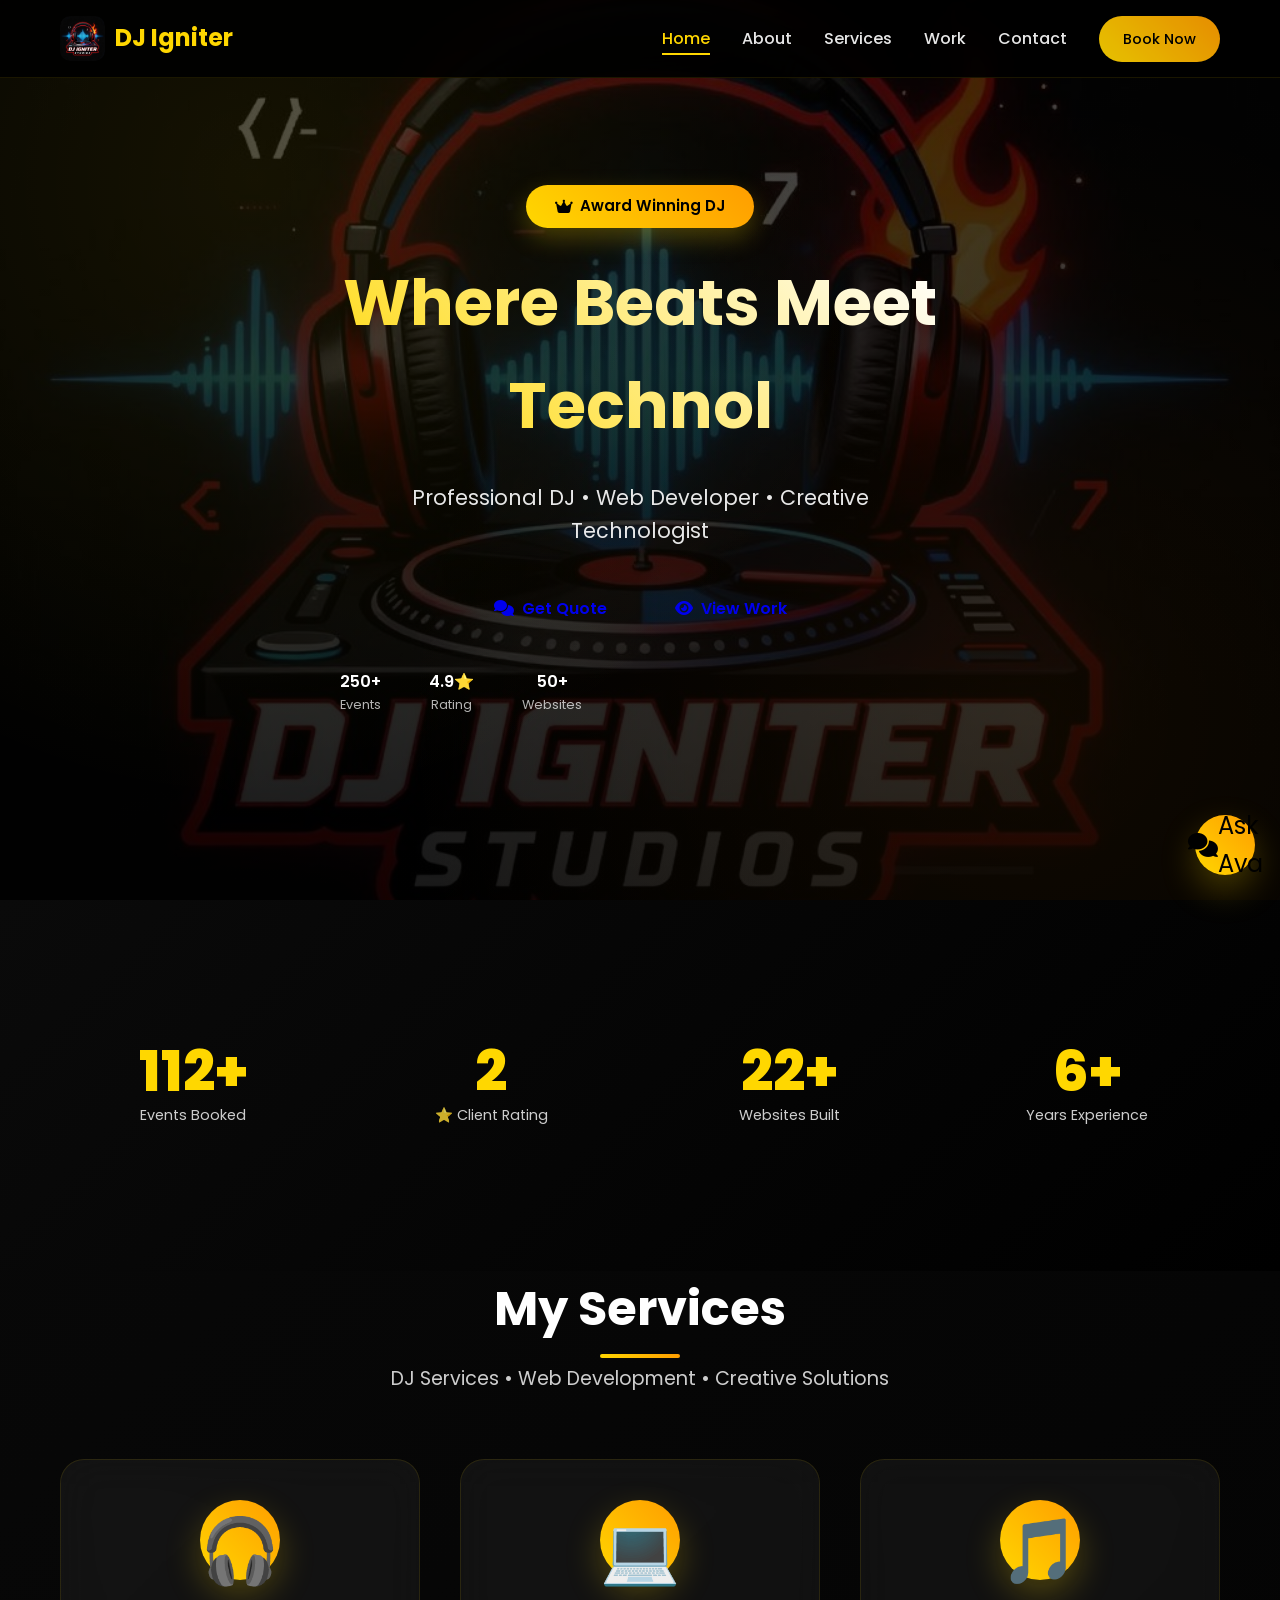
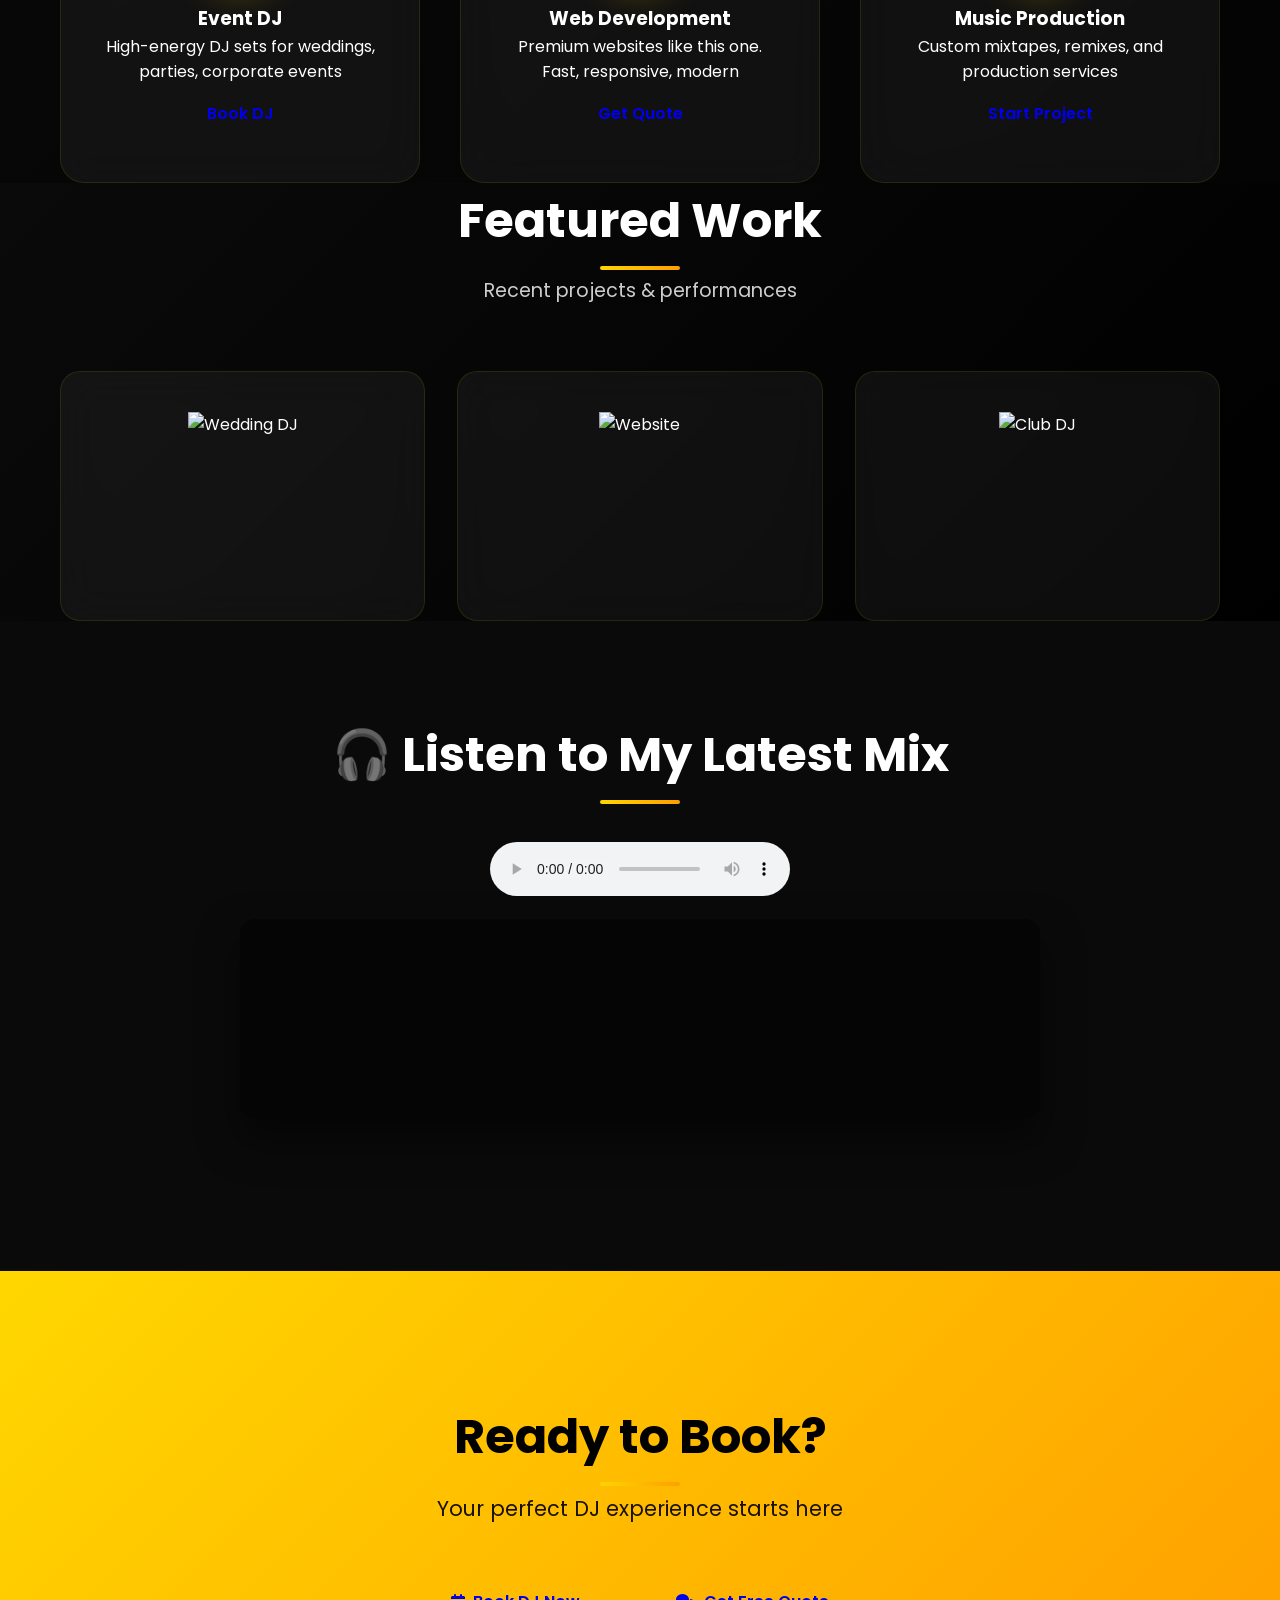
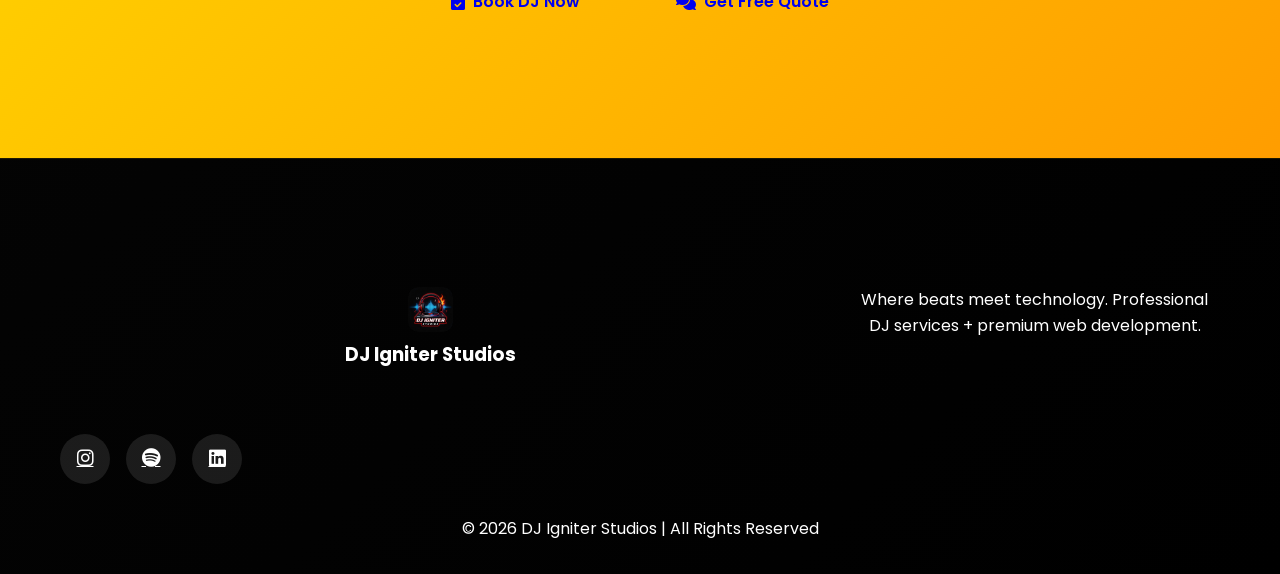
==== index.html @ fd1edec3 "Add files via upload" ====
<!DOCTYPE html>
<html lang="en">

<head>
    <title>DJ Igniter Studios | Where Beats Meet Technology</title>
    <meta charset="UTF-8">
    <meta name="viewport" content="width=device-width, initial-scale=1.0">
    <meta name="description" content="DJ Igniter - Professional DJ Services + Web Development | Book Now">

    <link rel="stylesheet" href="style.css">
    <link href="https://fonts.googleapis.com/css2?family=Poppins:wght@300;400;500;600;700;800&display=swap"
        rel="stylesheet">
    <link rel="stylesheet" href="https://cdnjs.cloudflare.com/ajax/libs/font-awesome/6.4.0/css/all.min.css">
    <link rel="icon" href="logo.jpg">
</head>

<body>
    <!-- ================= PRELOADER ================= -->
    <div id="loader">
        <div class="loader-content">
            <img src="logo.jpg" alt="DJ Igniter" class="loader-logo">
            <h1>DJ IGNITER</h1>
            <div class="loader-bar">
                <div class="loader-progress"></div>
            </div>
        </div>
    </div>

    <!-- ================= NAVBAR ================= -->
    <header class="nav" id="navbar">
        <div class="nav-container">
            <div class="nav-logo">
                <img src="logo.jpg" alt="DJ Igniter Logo" class="logo-img">
                <h2>DJ Igniter</h2>
            </div>
            <nav>
                <ul class="nav-links">
                    <li><a href="index.html" class="active">Home</a></li>
                    <li><a href="about.html">About</a></li>
                    <li><a href="services.html">Services</a></li>
                    <li><a href="portfolio.html">Work</a></li>
                    <li><a href="contact.html">Contact</a></li>
                    <li><a href="booking.html" class="cta-nav btn-primary">Book Now</a></li>
                </ul>
            </nav>
            <button class="mobile-menu-toggle" id="mobileToggle"><i class="fas fa-bars"></i></button>
        </div>
    </header>

    <!-- ================= HERO SECTION ================= -->
    <section id="home" class="hero fade">
        <div class="hero-bg"></div>
        <div class="container">
            <div class="hero-content">
                <div class="hero-badge">
                    <i class="fas fa-crown"></i> Award Winning DJ
                </div>
                <h1 id="typingText"></h1>
                <p class="hero-subtitle">
                    Professional DJ • Web Developer • Creative Technologist
                </p>
                <div class="hero-buttons">
                    <a href="#contact" class="btn btn-primary btn-large">
                        <i class="fas fa-comments"></i> Get Quote
                    </a>
                    <a href="#portfolio" class="btn btn-secondary btn-large">
                        <i class="fas fa-eye"></i> View Work
                    </a>
                </div>
                <div class="hero-stats">
                    <span>250+ <small>Events</small></span>
                    <span>4.9⭐ <small>Rating</small></span>
                    <span>50+ <small>Websites</small></span>
                </div>
            </div>
        </div>
    </section>

    <!-- ================= STATS SECTION ================= -->
    <section class="stats-section fade">
        <div class="container">
            <div class="stats-grid">
                <div class="stat-item">
                    <div class="stat-number" data-target="250">0</div>
                    <div class="stat-label">Events Booked</div>
                </div>
                <div class="stat-item">
                    <div class="stat-number" data-target="4.9">0</div>
                    <div class="stat-label">⭐ Client Rating</div>
                </div>
                <div class="stat-item">
                    <div class="stat-number" data-target="50">0</div>
                    <div class="stat-label">Websites Built</div>
                </div>
                <div class="stat-item">
                    <div class="stat-number" data-target="15">0</div>
                    <div class="stat-label">Years Experience</div>
                </div>
            </div>
        </div>
    </section>

    <!-- ================= SERVICES SECTION ================= -->
    <section id="services" class="section-padding fade">
        <div class="container">
            <div class="section-header">
                <h2 class="section-title">My Services</h2>
                <p class="section-subtitle">DJ Services • Web Development • Creative Solutions</p>
            </div>

            <div class="services-grid">
                <div class="service-card card">
                    <div class="service-icon">🎧</div>
                    <h3>Event DJ</h3>
                    <p>High-energy DJ sets for weddings, parties, corporate events</p>
                    <a href="services/event-dj.html" class="btn btn-primary">Book DJ</a>
                </div>
                <div class="service-card card">
                    <div class="service-icon">💻</div>
                    <h3>Web Development</h3>
                    <p>Premium websites like this one. Fast, responsive, modern</p>
                    <a href="#contact" class="btn btn-primary">Get Quote</a>
                </div>
                <div class="service-card card">
                    <div class="service-icon">🎵</div>
                    <h3>Music Production</h3>
                    <p>Custom mixtapes, remixes, and production services</p>
                    <a href="#contact" class="btn btn-primary">Start Project</a>
                </div>
            </div>
        </div>
    </section>

    <!-- ================= PORTFOLIO ================= -->
    <section id="portfolio" class="section-padding bg-dark fade">
        <div class="container">
            <div class="section-header">
                <h2 class="section-title">Featured Work</h2>
                <p class="section-subtitle">Recent projects & performances</p>
            </div>

            <div class="portfolio-grid">
                <div class="portfolio-item card">
                    <img src="portfolio1.jpg" alt="Wedding DJ">
                    <div class="portfolio-overlay">
                        <h3>Wedding DJ Set</h3>
                        <p>Lagos Wedding 2024</p>
                    </div>
                </div>
                <div class="portfolio-item card">
                    <img src="portfolio2.jpg" alt="Website">
                    <div class="portfolio-overlay">
                        <h3>SAAS Website</h3>
                        <p>Premium Design System</p>
                    </div>
                </div>
                <div class="portfolio-item card">
                    <img src="portfolio3.jpg" alt="Club DJ">
                    <div class="portfolio-overlay">
                        <h3>Club Night</h3>
                        <p>Abuja Nightlife 2024</p>
                    </div>
                </div>
            </div>
        </div>
    </section>

    <!-- ================= AUDIO EXPERIENCE ================= -->
    <section class="audio-section fade">
        <div class="container">
            <div class="section-header">
                <h2 class="section-title">🎧 Listen to My Latest Mix</h2>
            </div>
            <div class="audio-player-container">
                <audio id="audioPlayer" controls>
                    <source src="igniter-mix.mp3" type="audio/mpeg">
                    Your browser doesn't support audio.
                </audio>
                <canvas id="visualizer" width="800" height="200"></canvas>
            </div>
        </div>
    </section>

    <!-- ================= CTA SECTION ================= -->
    <section class="cta-section fade">
        <div class="container">
            <div class="cta-content">
                <h2 class="section-title">Ready to Book?</h2>
                <p class="hero-subtitle">Your perfect DJ experience starts here</p>
                <div class="cta-buttons">
                    <a href="booking.html" class="btn btn-primary btn-large">
                        <i class="fas fa-calendar-check"></i> Book DJ Now
                    </a>
                    <a href="#contact" class="btn btn-secondary btn-large">
                        <i class="fas fa-comments"></i> Get Free Quote
                    </a>
                </div>
            </div>
        </div>
    </section>

    <!-- ================= FOOTER ================= -->
    <footer class="footer fade">
        <div class="container">
            <div class="footer-content">
                <div class="footer-logo">
                    <img src="logo.jpg" alt="DJ Igniter" class="logo-img">
                    <h3>DJ Igniter Studios</h3>
                </div>
                <p>Where beats meet technology. Professional DJ services + premium web development.</p>
                <div class="social-links">
                    <a href="#"><i class="fab fa-instagram"></i></a>
                    <a href="#"><i class="fab fa-spotify"></i></a>
                    <a href="#"><i class="fab fa-linkedin"></i></a>
                </div>
            </div>
            <div class="footer-bottom">
                <p>© 2026 DJ Igniter Studios | All Rights Reserved</p>
            </div>
        </div>
    </footer>

    <!-- ================= FLOATING ELEMENTS ================= -->
    <div class="float" id="chatToggle">
        <i class="fas fa-comments"></i>
        <span class="float-label">Ask Ava</span>
    </div>

    <!-- AUDIO -->
    <audio id="clickSound" preload="auto">
        <source src="click.mp3" type="audio/mpeg">
    </audio>

    <script src="script.js"></script>
    <script>
        // ================= BULLETPROOF LOADER + ENHANCEMENTS =================
        (function () {
            'use strict';

            // Preloader - BULLETPROOF VERSION
            let loadTimeout;
            function hideLoader() {
                const loader = document.getElementById('loader');
                loader.style.opacity = '0';
                setTimeout(() => {
                    loader.style.display = 'none';
                    document.body.classList.add('loaded');
                }, 500);
            }

            // Hide loader after DOM + images load OR timeout
            window.addEventListener('load', () => {
                clearTimeout(loadTimeout);
                hideLoader();
            });

            // Failsafe timeout (max 4 seconds)
            loadTimeout = setTimeout(hideLoader, 4000);

            // Typing effect
            const texts = ['Where Beats Meet Technology', 'DJ • Developer • Creator', 'High-Energy Performances'];
            let textIndex = 0;
            let charIndex = 0;
            const typingElement = document.getElementById('typingText');

            function typeWriter() {
                if (charIndex < texts[textIndex].length) {
                    typingElement.textContent += texts[textIndex].charAt(charIndex);
                    charIndex++;
                    setTimeout(typeWriter, 80);
                } else {
                    setTimeout(() => {
                        charIndex = 0;
                        typingElement.textContent = '';
                        textIndex = (textIndex + 1) % texts.length;
                        typeWriter();
                    }, 2500);
                }
            }

            // Start typing after loader
            setTimeout(typeWriter, 500);

            // Navbar scroll effect
            window.addEventListener('scroll', () => {
                const navbar = document.getElementById('navbar');
                if (window.scrollY > 50) {
                    navbar.classList.add('scrolled');
                } else {
                    navbar.classList.remove('scrolled');
                }
            });

            // Smooth scrolling
            document.querySelectorAll('a[href^="#"]').forEach(anchor => {
                anchor.addEventListener('click', function (e) {
                    e.preventDefault();
                    const target = document.querySelector(this.getAttribute('href'));
                    if (target) {
                        target.scrollIntoView({
                            behavior: 'smooth',
                            block: 'start'
                        });
                    }
                });
            });

            // Mobile menu toggle
            document.getElementById('mobileToggle')?.addEventListener('click', () => {
                document.querySelector('.nav-links').classList.toggle('active');
            });

            // Counter animation
            function animateCounters() {
                const counters = document.querySelectorAll('.stat-number[data-target]');
                counters.forEach(counter => {
                    const target = parseFloat(counter.getAttribute('data-target'));
                    const increment = target / 100;
                    let current = 0;

                    const timer = setInterval(() => {
                        current += increment;
                        if (current >= target) {
                            counter.textContent = target + (target === 4.9 ? '⭐' : '');
                            clearInterval(timer);
                        } else {
                            counter.textContent = Math.floor(current) + (target === 4.9 ? '' : '+');
                        }
                    }, 25);
                });
            }

            // Intersection Observer for animations
            const observerOptions = {
                threshold: 0.1,
                rootMargin: '0px 0px -50px 0px'
            };

            const observer = new IntersectionObserver((entries) => {
                entries.forEach(entry => {
                    if (entry.isIntersecting) {
                        entry.target.classList.add('show');
                        if (entry.target.classList.contains('stats-section')) {
                            animateCounters();
                        }
                    }
                });
            }, observerOptions);

            // Observe all fade elements
            document.querySelectorAll('.fade').forEach(el => observer.observe(el));

            // Audio visualizer
            const audio = document.getElementById('audioPlayer');
            const canvas = document.getElementById('visualizer');
            const ctx = canvas.getContext('2d');

            let audioContext, analyser, dataArray;

            audio.addEventListener('play', function () {
                if (!audioContext) {
                    audioContext = new (window.AudioContext || window.webkitAudioContext)();
                    analyser = audioContext.createAnalyser();
                    const source = audioContext.createMediaElementSource(audio);

                    source.connect(analyser);
                    analyser.connect(audioContext.destination);

                    analyser.fftSize = 256;
                    const bufferLength = analyser.frequencyBinCount;
                    dataArray = new Uint8Array(bufferLength);
                }
                drawVisualizer();
            });

            function drawVisualizer() {
                if (!analyser || !dataArray) return;

                requestAnimationFrame(drawVisualizer);

                analyser.getByteFrequencyData(dataArray);

                ctx.fillStyle = 'rgba(15, 15, 15, 0.1)';
                ctx.fillRect(0, 0, canvas.width, canvas.height);

                const barWidth = (canvas.width / dataArray.length) * 2.5;
                let x = 0;

                for (let i = 0; i < dataArray.length; i++) {
                    const barHeight = (dataArray[i] / 255) * canvas.height;

                    const hue = i / dataArray.length * 360;
                    ctx.fillStyle = `hsl(${hue}, 70%, 60%)`;
                    ctx.fillRect(x, canvas.height - barHeight, barWidth, barHeight);

                    x += barWidth + 1;
                }
            }

            // Click sounds
            document.addEventListener('click', (e) => {
                if (e.target.closest('a, button, .btn')) {
                    const audio = document.getElementById('clickSound');
                    audio.currentTime = 0;
                    audio.play().catch(() => { });
                }
            });

            // Parallax effect
            window.addEventListener('scroll', () => {
                const scrolled = window.pageYOffset;
                const heroBg = document.querySelector('.hero-bg');
                if (heroBg) {
                    heroBg.style.transform = `translateY(${scrolled * 0.5}px)`;
                }
            });

        })();
    </script>
</body>

</html>
---- style.css ----
/* =========================
   SAAS PREMIUM DESIGN SYSTEM v2.0
   CLEANED & OPTIMIZED
========================= */

* {
    margin: 0;
    padding: 0;
    box-sizing: border-box;
}

:root {
    --primary-gold: #ffd700;
    --gold-dark: #ff9d00;
    --black: #000;
    --dark: #0a0a0a;
    --gray: #333;
    --white: #fff;
    --shadow-gold: rgba(255, 215, 0, 0.25);
    --shadow-dark: rgba(0, 0, 0, 0.5);
    --blur-bg: rgba(255, 255, 255, 0.05);
    --glass-bg: rgba(255, 255, 255, 0.08);
}

html {
    scroll-behavior: smooth;
}

body {
    font-family: 'Poppins', sans-serif;
    background: linear-gradient(135deg, var(--dark) 0%, var(--black) 100%);
    color: var(--white);
    line-height: 1.6;
    overflow-x: hidden;
}

/* =========================
   NAVIGATION - FIXED
========================= */
.nav {
    position: fixed;
    top: 0;
    width: 100%;
    background: rgba(0, 0, 0, 0.9);
    backdrop-filter: blur(20px);
    -webkit-backdrop-filter: blur(20px);
    z-index: 1000;
    padding: 1rem 0;
    border-bottom: 1px solid rgba(255, 215, 0, 0.1);
    transition: all 0.3s ease;
}

.nav.scrolled {
    background: rgba(0, 0, 0, 0.95);
    padding: 0.8rem 0;
    box-shadow: 0 2px 20px var(--shadow-gold);
}

.nav-container {
    max-width: 1200px;
    margin: 0 auto;
    padding: 0 20px;
    display: flex;
    justify-content: space-between;
    align-items: center;
}

.nav-logo {
    display: flex;
    align-items: center;
    gap: 10px;
}

.nav-logo h2 {
    color: var(--primary-gold);
    font-size: 1.5rem;
    font-weight: 700;
}

.logo-img {
    width: 45px;
    height: 45px;
    object-fit: cover;
    border-radius: 10px;
}

.nav-links {
    display: flex;
    list-style: none;
    gap: 2rem;
}

.nav-links a {
    color: var(--white);
    text-decoration: none;
    font-weight: 500;
    opacity: 0.9;
    transition: all 0.3s ease;
    position: relative;
}

.nav-links a:hover,
.nav-links a.active {
    color: var(--primary-gold);
    opacity: 1;
}

.nav-links a.active::after {
    content: '';
    position: absolute;
    bottom: -5px;
    left: 0;
    width: 100%;
    height: 2px;
    background: var(--primary-gold);
}

.cta-nav {
    padding: 0.8rem 1.5rem;
    background: linear-gradient(45deg, var(--primary-gold), var(--gold-dark));
    color: var(--black) !important;
    border-radius: 50px;
    font-weight: 600;
    font-size: 0.9rem;
    transition: all 0.3s ease;
    text-decoration: none;
}

.cta-nav:hover {
    transform: translateY(-2px);
    box-shadow: 0 10px 25px var(--shadow-gold);
}

.mobile-menu-toggle {
    display: none;
    background: none;
    border: none;
    color: var(--white);
    font-size: 1.5rem;
    cursor: pointer;
}

/* =========================
   HERO SECTION - CONSOLIDATED
========================= */
.hero {
    min-height: 100vh;
    display: flex;
    align-items: center;
    justify-content: center;
    text-align: center;
    padding: 120px 60px;
    position: relative;
    overflow: hidden;
    background: linear-gradient(rgba(0, 0, 0, 0.7), rgba(0, 0, 0, 0.9)),
        url("logo.jpg") no-repeat center center;
    background-size: cover;
}

.hero::before {
    content: '';
    position: absolute;
    top: 0;
    left: 0;
    right: 0;
    bottom: 0;
    background:
        radial-gradient(circle at 20% 20%, rgba(255, 215, 0, 0.08), transparent 50%),
        radial-gradient(circle at 80% 80%, rgba(255, 140, 0, 0.06), transparent 50%);
    pointer-events: none;
    z-index: 1;
}

.hero-content {
    position: relative;
    z-index: 2;
    max-width: 600px;
    margin: 0 auto;
}

.hero h1 {
    font-size: clamp(2.5rem, 5vw, 4rem);
    font-weight: 700;
    margin-bottom: 1.5rem;
    background: linear-gradient(45deg, var(--primary-gold), #fff);
    -webkit-background-clip: text;
    -webkit-text-fill-color: transparent;
    background-clip: text;
}

.hero-subtitle {
    font-size: 1.3rem;
    opacity: 0.9;
    margin: 0 auto 2rem;
    line-height: 1.6;
}

.hero-right {
    position: absolute;
    right: 60px;
    top: 50%;
    transform: translateY(-50%);
    width: 320px;
    background: rgba(0, 0, 0, 0.7);
    padding: 25px;
    border-radius: 20px;
    backdrop-filter: blur(15px);
    border: 1px solid rgba(255, 215, 0, 0.1);
}

/* =========================
   LAYOUT & CONTAINER
========================= */
.container {
    max-width: 1200px;
    margin: 0 auto;
    padding: 0 20px;
}

/* =========================
   BUTTONS & CTAs - UNIFIED
========================= */
.cta,
.btn {
    display: inline-flex;
    align-items: center;
    gap: 0.5rem;
    padding: 1rem 2rem;
    font-weight: 600;
    font-size: 1rem;
    border-radius: 50px;
    transition: all 0.3s ease;
    text-decoration: none;
    cursor: pointer;
    position: relative;
    overflow: hidden;
    border: none;
}

.cta.primary,
.btn.primary {
    background: linear-gradient(45deg, var(--primary-gold), var(--gold-dark));
    color: var(--black) !important;
    box-shadow: 0 10px 30px var(--shadow-gold);
}

.cta.primary:hover,
.btn.primary:hover {
    transform: translateY(-3px);
    box-shadow: 0 20px 40px var(--shadow-gold);
}

.cta.secondary,
.btn.secondary {
    background: transparent;
    color: var(--primary-gold) !important;
    border: 2px solid var(--primary-gold);
}

.cta.secondary:hover,
.btn.secondary:hover {
    background: var(--primary-gold);
    color: var(--black) !important;
    transform: translateY(-3px);
}

.cta.large,
.btn.large {
    padding: 1.2rem 2.5rem;
    font-size: 1.1rem;
}

.cta.full-width,
.btn.full-width {
    width: 100%;
    justify-content: center;
}

/* =========================
   GRIDS & CARDS - CONSOLIDATED
========================= */
.grid,
.services-grid,
.pricing-grid,
.results-grid,
.stats-grid {
    display: grid;
    grid-template-columns: repeat(auto-fit, minmax(300px, 1fr));
    gap: 2rem;
    margin-top: 4rem;
}

.card,
.service-card,
.pricing-card,
.stat-card {
    background: var(--blur-bg);
    backdrop-filter: blur(20px);
    -webkit-backdrop-filter: blur(20px);
    border: 1px solid rgba(255, 215, 0, 0.1);
    border-radius: 24px;
    padding: 2.5rem;
    transition: all 0.4s cubic-bezier(0.25, 0.46, 0.45, 0.94);
    position: relative;
    overflow: hidden;
    text-align: center;
}

.card::before,
.service-card::before,
.pricing-card::before {
    content: '';
    position: absolute;
    top: 0;
    left: 0;
    right: 0;
    height: 4px;
    background: linear-gradient(90deg, var(--primary-gold), var(--gold-dark));
    transform: scaleX(0);
    transition: transform 0.4s ease;
}

.card:hover::before,
.service-card:hover::before,
.pricing-card:hover::before {
    transform: scaleX(1);
}

.card:hover,
.service-card:hover,
.pricing-card:hover,
.stat-card:hover {
    transform: translateY(-15px);
    border-color: var(--primary-gold);
    box-shadow: 0 30px 60px var(--shadow-dark);
}

.service-icon,
.stat-icon,
.card-icon {
    width: 80px;
    height: 80px;
    background: linear-gradient(45deg, var(--primary-gold), var(--gold-dark));
    border-radius: 50%;
    display: flex;
    align-items: center;
    justify-content: center;
    margin: 0 auto 1.5rem;
    font-size: 2rem;
    color: var(--black);
    box-shadow: 0 15px 35px var(--shadow-gold);
}

/* =========================
   SECTION TITLES
========================= */
.section-title {
    font-size: clamp(2rem, 4vw, 3rem);
    font-weight: 700;
    text-align: center;
    margin-bottom: 1rem;
    position: relative;
}

.section-title::after {
    content: '';
    position: absolute;
    bottom: -10px;
    left: 50%;
    transform: translateX(-50%);
    width: 80px;
    height: 4px;
    background: linear-gradient(45deg, var(--primary-gold), var(--gold-dark));
    border-radius: 2px;
}

.section-subtitle {
    font-size: 1.2rem;
    opacity: 0.8;
    text-align: center;
    max-width: 600px;
    margin: 0 auto 4rem;
}

/* =========================
   FLOATING ELEMENTS & CHATBOT
========================= */
.float {
    position: fixed;
    bottom: 25px;
    right: 25px;
    background: linear-gradient(45deg, var(--primary-gold), var(--gold-dark));
    color: var(--black);
    width: 60px;
    height: 60px;
    border-radius: 50%;
    display: flex;
    align-items: center;
    justify-content: center;
    font-size: 1.5rem;
    box-shadow: 0 15px 35px var(--shadow-gold);
    cursor: pointer;
    z-index: 9999;
    transition: all 0.3s ease;
    animation: pulse 2s infinite;
}

.float:hover {
    transform: scale(1.1) rotate(10deg);
}

@keyframes pulse {
    0% {
        box-shadow: 0 0 0 0 var(--shadow-gold);
    }

    70% {
        box-shadow: 0 0 0 20px rgba(255, 215, 0, 0);
    }

    100% {
        box-shadow: 0 0 0 0 rgba(255, 215, 0, 0);
    }
}

.chatbot {
    position: fixed;
    bottom: 95px;
    right: 25px;
    width: 340px;
    max-width: 90vw;
    height: 450px;
    background: var(--black);
    border: 1px solid rgba(255, 215, 0, 0.2);
    border-radius: 20px;
    box-shadow: 0 25px 50px var(--shadow-dark);
    display: none;
    flex-direction: column;
    z-index: 10000;
    overflow: hidden;
}

.chatbot-header {
    background: linear-gradient(135deg, var(--dark), var(--black));
    padding: 1rem 1.5rem;
    display: flex;
    justify-content: space-between;
    align-items: center;
    border-bottom: 1px solid rgba(255, 215, 0, 0.1);
}

.close-chat {
    background: none;
    border: none;
    color: var(--white);
    font-size: 1.5rem;
    cursor: pointer;
    opacity: 0.7;
    transition: 0.3s;
}

.close-chat:hover {
    opacity: 1;
    transform: rotate(90deg);
}

#chat-output {
    flex: 1;
    padding: 1.5rem;
    overflow-y: auto;
    font-size: 0.95rem;
    line-height: 1.5;
}

.chat-input-container {
    padding: 1rem;
    background: var(--dark);
    border-top: 1px solid rgba(255, 215, 0, 0.1);
    display: flex;
    gap: 0.5rem;
}

.chat-input-container input {
    flex: 1;
    padding: 0.8rem 1rem;
    border: 1px solid rgba(255, 215, 0, 0.2);
    border-radius: 25px;
    background: rgba(255, 255, 255, 0.05);
    color: var(--white);
    font-family: inherit;
    outline: none;
}

.chat-input-container input::placeholder {
    color: rgba(255, 255, 255, 0.5);
}

.chat-input-container input:focus {
    border-color: var(--primary-gold);
    box-shadow: 0 0 0 3px rgba(255, 215, 0, 0.1);
}

.chat-send-btn {
    background: linear-gradient(45deg, var(--primary-gold), var(--gold-dark));
    border: none;
    border-radius: 50%;
    width: 45px;
    height: 45px;
    color: var(--black);
    cursor: pointer;
    display: flex;
    align-items: center;
    justify-content: center;
    transition: all 0.3s ease;
}

.chat-send-btn:hover {
    transform: scale(1.1);
    box-shadow: 0 5px 15px var(--shadow-gold);
}

/* =========================
   PRICING SPECIFIC
========================= */
.plan-badge {
    position: absolute;
    top: 1rem;
    right: 1rem;
    background: var(--primary-gold);
    color: var(--black);
    padding: 0.3rem 0.8rem;
    border-radius: 20px;
    font-size: 0.8rem;
    font-weight: 600;
}

.recommended-badge {
    background: #00ff88;
}

.price {
    font-size: 2.5rem;
    font-weight: 700;
    color: var(--primary-gold);
    margin: 1rem 0;
}

.features {
    list-style: none;
    margin: 2rem 0;
    text-align: left;
}

.features li {
    margin: 1rem 0;
    display: flex;
    align-items: center;
    gap: 0.5rem;
}

.features i {
    color: var(--primary-gold);
    font-size: 1.1rem;
}

/* =========================
   FORMS & BOOKING
========================= */
.booking-card,
.form-container {
    max-width: 500px;
    margin: 0 auto;
    background: var(--blur-bg);
    backdrop-filter: blur(20px);
    border: 1px solid rgba(255, 215, 0, 0.1);
    border-radius: 20px;
    padding: 2.5rem;
}

.booking-card input,
.booking-card select,
.booking-card textarea,
.form-container input,
.form-container select,
.form-container textarea {
    width: 100%;
    padding: 1rem;
    margin: 1rem 0;
    border-radius: 12px;
    border: 1px solid rgba(255, 215, 0, 0.2);
    background: rgba(255, 255, 255, 0.05);
    color: var(--white);
    font-family: inherit;
    outline: none;
    transition: all 0.3s ease;
}

.booking-card input:focus,
.booking-card select:focus,
.booking-card textarea:focus,
.form-container input:focus,
.form-container select:focus,
.form-container textarea:focus {
    border-color: var(--primary-gold);
    box-shadow: 0 0 0 3px rgba(255, 215, 0, 0.1);
}

.bookingForm label {
    display: block;
    margin-top: 1rem;
    font-weight: 500;
}

.successMsg {
    margin-top: 1rem;
    color: #00ff88;
    font-weight: 500;
}

/* =========================
   ANIMATIONS & UTILITIES
========================= */
.fade {
    opacity: 0;
    transform: translateY(40px);
    transition: all 0.8s cubic-bezier(0.25, 0.46, 0.45, 0.94);
}

.show {
    opacity: 1 !important;
    transform: translateY(0) !important;
}

.back-home {
    position: fixed;
    top: 120px;
    left: 20px;
    z-index: 100;
}

.footer {
    text-align: center;
    padding: 4rem 0 2rem;
    opacity: 0.8;
    border-top: 1px solid rgba(255, 215, 0, 0.1);
}

/* ================= ABOUT PAGE SPECIFIC ================= */
.about-hero {
    background:
        linear-gradient(rgba(0, 0, 0, 0.75), rgba(0, 0, 0, 0.9)),
        url("hero-bg.jpg") center/cover no-repeat;
    position: relative;
}

.stats-grid {
    display: grid;
    grid-template-columns: repeat(auto-fit, minmax(250px, 1fr));
    gap: 2rem;
    margin: 4rem 0;
}

.stat-card {
    text-align: center;
    padding: 2.5rem 1.5rem;
}

.stat-icon {
    font-size: 2.5rem;
    margin-bottom: 1rem;
}

.stat-card h3 {
    font-size: 2.5rem;
    color: var(--primary-gold);
    margin-bottom: 0.5rem;
    font-weight: 800;
}

.table-container {
    overflow-x: auto;
    border-radius: 12px;
    background: rgba(255, 255, 255, 0.02);
}

table {
    width: 100%;
    margin-top: 1rem;
    border-collapse: collapse;
    font-size: 1rem;
}

th,
td {
    padding: 1.2rem 1rem;
    text-align: left;
    border-bottom: 1px solid rgba(255, 215, 0, 0.1);
}

th {
    color: var(--primary-gold);
    font-weight: 600;
    text-transform: uppercase;
    font-size: 0.9rem;
    letter-spacing: 0.5px;
}

tbody tr:hover {
    background: rgba(255, 215, 0, 0.05);
}

.back-home {
    position: fixed;
    top: 140px;
    left: 20px;
    z-index: 100;
}

/* ================= ADMIN DASHBOARD STYLES ================= */
.login-card {
    text-align: center;
    padding: 3rem 2rem;
    box-shadow: 0 25px 50px var(--shadow-dark);
}

.form-control {
    padding: 1rem 1.2rem;
}

.error-message {
    color: var(--error) !important;
    margin-top: 0.5rem;
    font-size: 0.9rem;
}

.btn-danger {
    background: linear-gradient(45deg, var(--error), #ff4444);
    color: white !important;
    border: none;
}

.btn-danger:hover {
    box-shadow: 0 20px 40px rgba(255, 68, 68, 0.4);
}

.action-buttons {
    animation: slideUp 0.6s ease;
}

.empty-state {
    text-align: center;
    padding: 4rem 2rem;
    color: rgba(255, 255, 255, 0.6);
}

.empty-icon {
    font-size: 4rem;
    margin-bottom: 1rem;
    display: block;
}

table {
    width: 100%;
    border-collapse: collapse;
    font-size: 0.95rem;
}

th {
    background: rgba(255, 215, 0, 0.1);
    color: var(--primary-gold);
    padding: 1.2rem 1rem;
    text-align: left;
    font-weight: 600;
    position: sticky;
    top: 0;
    z-index: 10;
}

td {
    padding: 1rem;
    border-bottom: 1px solid rgba(255, 215, 0, 0.1);
}

tbody tr {
    transition: all 0.3s ease;
    cursor: pointer;
}

tbody tr:hover {
    background: rgba(255, 215, 0, 0.08);
    transform: scale(1.01);
}

.status-pending {
    color: #ffaa00;
}

.status-completed {
    color: var(--success);
}

.status-cancelled {
    color: var(--error);
}

@media (max-width: 768px) {
    .action-buttons {
        flex-direction: column;
        align-items: center;
    }

    .table-container {
        overflow-x: auto;
    }
}

/* ================= ASSISTANT PAGE STYLES ================= */
.assistant-hero {
    min-height: 70vh;
    background: linear-gradient(135deg, rgba(255, 215, 0, 0.1) 0%, transparent 50%),
        radial-gradient(circle at 30% 20%, rgba(255, 215, 0, 0.15), transparent 60%);
    display: flex;
    align-items: center;
    text-align: center;
}

.chat-container {
    box-shadow: 0 30px 60px var(--shadow-dark);
    overflow: hidden;
}

.chat-header {
    display: flex;
    align-items: center;
    gap: 1rem;
    padding: 1.5rem 2rem;
    background: linear-gradient(135deg, var(--dark), var(--black));
    border-bottom: 1px solid rgba(255, 215, 0, 0.1);
}

.avatar {
    width: 50px;
    height: 50px;
    background: linear-gradient(45deg, var(--primary-gold), var(--gold-dark));
    border-radius: 50%;
    display: flex;
    align-items: center;
    justify-content: center;
    color: var(--black);
    font-size: 1.5rem;
    flex-shrink: 0;
}

.chat-header h3 {
    margin: 0;
    color: var(--primary-gold);
}

.status {
    font-size: 0.9rem;
    opacity: 0.8;
}

.chat-actions {
    margin-left: auto;
    display: flex;
    gap: 0.5rem;
}

.btn-icon {
    width: 40px;
    height: 40px;
    border-radius: 50%;
    background: rgba(255, 255, 255, 0.1);
    border: none;
    color: var(--white);
    cursor: pointer;
    transition: all 0.3s ease;
}

.btn-icon:hover {
    background: var(--primary-gold);
    color: var(--black);
    transform: scale(1.1);
}

.chat-messages {
    height: 500px;
    overflow-y: auto;
    padding: 2rem;
    background: var(--blur-bg);
    backdrop-filter: blur(10px);
}

.message {
    display: flex;
    gap: 1rem;
    margin-bottom: 1.5rem;
    animation: messageSlide 0.3s ease;
}

.message.user-message {
    flex-direction: row-reverse;
}

.message-content {
    max-width: 70%;
    padding: 1rem 1.5rem;
    border-radius: 20px;
    position: relative;
}

.bot-message .message-content {
    background: rgba(255, 255, 255, 0.08);
    border: 1px solid rgba(255, 215, 0, 0.2);
}

.user-message .message-content {
    background: linear-gradient(45deg, var(--primary-gold), var(--gold-dark));
    color: var(--black);
    margin-left: auto;
}

.typing-indicator {
    display: flex;
    gap: 0.3rem;
}

.typing-indicator span {
    width: 8px;
    height: 8px;
    background: var(--primary-gold);
    border-radius: 50%;
    animation: typing 1.4s infinite ease-in-out;
}

.typing-indicator span:nth-child(2) {
    animation-delay: 0.2s;
}

.typing-indicator span:nth-child(3) {
    animation-delay: 0.4s;
}

@keyframes typing {

    0%,
    60%,
    100% {
        transform: scale(1);
        opacity: 0.5;
    }

    30% {
        transform: scale(1.2);
        opacity: 1;
    }
}

@keyframes messageSlide {
    from {
        opacity: 0;
        transform: translateY(20px);
    }

    to {
        opacity: 1;
        transform: translateY(0);
    }
}

.chat-input-area {
    padding: 2rem;
    background: var(--dark);
    border-top: 1px solid rgba(255, 215, 0, 0.1);
}

.input-wrapper {
    display: flex;
    gap: 1rem;
    margin-bottom: 1rem;
}

#userInput {
    flex: 1;
    padding: 1rem 1.5rem;
    border: 2px solid rgba(255, 215, 0, 0.2);
    border-radius: 50px;
    background: rgba(255, 255, 255, 0.05);
    color: var(--white);
    font-size: 1rem;
    outline: none;
    transition: all 0.3s ease;
}

#userInput:focus {
    border-color: var(--primary-gold);
    box-shadow: 0 0 0 4px rgba(255, 215, 0, 0.1);
}

.send-btn {
    width: 50px;
    height: 50px;
    border-radius: 50%;
    background: linear-gradient(45deg, var(--primary-gold), var(--gold-dark));
    border: none;
    color: var(--black);
    font-size: 1.2rem;
    cursor: pointer;
    transition: all 0.3s ease;
}

.send-btn:hover {
    transform: scale(1.1) rotate(10deg);
    box-shadow: 0 10px 25px var(--shadow-gold);
}

.quick-replies {
    display: flex;
    gap: 0.8rem;
    flex-wrap: wrap;
    justify-content: center;
}

.quick-btn {
    padding: 0.6rem 1.5rem;
    background: rgba(255, 255, 255, 0.1);
    border: 1px solid rgba(255, 215, 0, 0.3);
    color: var(--white);
    border-radius: 25px;
    font-size: 0.9rem;
    cursor: pointer;
    transition: all 0.3s ease;
}

.quick-btn:hover {
    background: var(--primary-gold);
    color: var(--black);
    transform: translateY(-2px);
}

@media (max-width: 768px) {
    .chat-messages {
        height: 400px;
        padding: 1.5rem;
    }

    .message-content {
        max-width: 85%;
    }

    .quick-replies {
        flex-direction: column;
    }
}

/* ================= BOOKING PAGE STYLES ================= */
.booking-hero {
    min-height: 80vh;
    padding: 140px 20px 80px;
    display: flex;
    align-items: center;
    position: relative;
    background: linear-gradient(135deg, rgba(0, 0, 0, 0.8), rgba(15, 15, 15, 0.9)),
        url("hero-bg.jpg") center/cover;
}

.booking-hero-content {
    display: grid;
    grid-template-columns: 1fr 350px;
    gap: 4rem;
    align-items: center;
    max-width: 1200px;
    margin: 0 auto;
}

.hero-left {
    text-align: left;
}

.availability-status {
    display: flex;
    align-items: center;
    gap: 0.5rem;
    background: rgba(255, 215, 0, 0.1);
    padding: 1rem 1.5rem;
    border-radius: 50px;
    border: 1px solid rgba(255, 215, 0, 0.2);
    font-weight: 600;
    margin-top: 1rem;
}

.quick-stats {
    display: flex;
    gap: 2rem;
}

.stat {
    text-align: center;
}

.stat-number {
    font-size: 2.5rem;
    font-weight: 800;
    color: var(--primary-gold);
    line-height: 1;
}

.stat-label {
    font-size: 0.9rem;
    opacity: 0.8;
    margin-top: 0.25rem;
}

.booking-container {
    display: grid;
    grid-template-columns: 2fr 1fr;
    gap: 3rem;
    max-width: 1400px;
    margin: 0 auto;
}

.booking-card {
    padding: 3rem;
}

.form-header {
    text-align: center;
    margin-bottom: 2.5rem;
}

.form-header .form-icon {
    font-size: 3rem;
    margin-bottom: 1rem;
    display: block;
}

.form-row {
    display: grid;
    grid-template-columns: 1fr 1fr;
    gap: 1.5rem;
    margin-bottom: 1.5rem;
}

.form-group.full-width {
    grid-column: 1 / -1;
}

.calendar-card {
    height: fit-content;
}

.calendar-card h3 {
    color: var(--primary-gold);
    margin-bottom: 1.5rem;
    display: flex;
    align-items: center;
    gap: 0.5rem;
}

.success-message {
    background: rgba(0, 255, 136, 0.15);
    border: 1px solid rgba(0, 255, 136, 0.3);
    color: var(--success);
    padding: 1.5rem;
    border-radius: 15px;
    text-align: center;
    font-weight: 600;
    margin-top: 1.5rem;
}

.error-message {
    background: rgba(255, 85, 85, 0.15);
    border: 1px solid rgba(255, 85, 85, 0.3);
    color: var(--error);
    padding: 1rem;
    border-radius: 10px;
    text-align: center;
    margin-top: 1rem;
}

@media (max-width: 1024px) {

    .booking-hero-content,
    .booking-container {
        grid-template-columns: 1fr;
        gap: 2rem;
    }

    .quick-stats {
        justify-content: center;
    }
}

@media (max-width: 768px) {
    .form-row {
        grid-template-columns: 1fr;
    }
}

/* ================= CONTACT PAGE STYLES ================= */
.contact-hero {
    min-height: 60vh;
    background: linear-gradient(135deg, rgba(255, 215, 0, 0.08) 0%, transparent 50%),
        radial-gradient(circle at 70% 30%, rgba(255, 140, 0, 0.1), transparent 70%);
    display: flex;
    align-items: center;
    text-align: center;
}

.contact-grid {
    display: grid;
    grid-template-columns: 2fr 1fr;
    gap: 4rem;
    max-width: 1400px;
    margin: 0 auto;
}

.contact-form-card {
    padding: 3rem;
    box-shadow: 0 30px 60px var(--shadow-dark);
}

.card-header {
    text-align: center;
    margin-bottom: 2.5rem;
}

.card-header i {
    font-size: 3rem;
    color: var(--primary-gold);
    margin-bottom: 1rem;
    display: block;
}

.contact-info {
    display: flex;
    flex-direction: column;
    gap: 2rem;
}

.contact-card,
.testimonials {
    padding: 2.5rem;
}

.contact-item {
    display: flex;
    gap: 1rem;
    align-items: center;
    padding: 1.5rem 0;
    border-bottom: 1px solid rgba(255, 215, 0, 0.1);
}

.contact-item:last-child {
    border-bottom: none;
    padding-bottom: 0;
}

.contact-item i {
    font-size: 1.5rem;
    color: var(--primary-gold);
    width: 40px;
}

.contact-link {
    color: var(--white);
    text-decoration: none;
    font-weight: 500;
    transition: all 0.3s ease;
    display: block;
}

.contact-link:hover {
    color: var(--primary-gold);
    transform: translateX(5px);
}

.whatsapp {
    background: linear-gradient(45deg, #25D366, #128C7E);
    padding: 0.8rem 1.5rem;
    border-radius: 50px;
    color: white !important;
    font-weight: 600;
    box-shadow: 0 10px 25px rgba(37, 211, 102, 0.3);
}

.whatsapp:hover {
    transform: translateY(-2px) scale(1.05);
}

.testimonials h3 {
    color: var(--primary-gold);
    margin-bottom: 1.5rem;
    display: flex;
    align-items: center;
    gap: 0.5rem;
}

.testimonial {
    background: rgba(255, 255, 255, 0.05);
    padding: 1.5rem;
    border-radius: 15px;
    margin-bottom: 1rem;
    border-left: 4px solid var(--primary-gold);
}

.testimonial p {
    margin: 0 0 0.5rem 0;
    font-style: italic;
}

.testimonial span {
    color: var(--primary-gold);
    font-weight: 600;
    font-size: 0.9rem;
}

.form-feedback {
    margin-top: 1.5rem;
    padding: 1.5rem;
    border-radius: 15px;
    text-align: center;
    font-weight: 600;
}

.form-feedback.success {
    background: rgba(0, 255, 136, 0.15);
    border: 2px solid var(--success);
    color: var(--success);
}

.form-feedback.error {
    background: rgba(255, 85, 85, 0.15);
    border: 2px solid var(--error);
    color: var(--error);
}

.form-actions {
    margin-top: 1rem;
}

@media (max-width: 1024px) {
    .contact-grid {
        grid-template-columns: 1fr;
        gap: 3rem;
    }
}

/* ================= SERVICE PAGE STYLES ================= */
.service-hero {
    min-height: 90vh;
    position: relative;
    background: linear-gradient(rgba(0, 0, 0, 0.7), rgba(0, 0, 0, 0.9)),
        url("dj-hero.jpg") center/cover;
    display: flex;
    align-items: center;
}

.hero-overlay {
    position: absolute;
    top: 0;
    left: 0;
    right: 0;
    bottom: 0;
    background: radial-gradient(circle at 20% 20%, rgba(255, 215, 0, 0.1), transparent 50%);
}

.hero-badge {
    display: inline-flex;
    align-items: center;
    gap: 0.5rem;
    background: linear-gradient(45deg, var(--primary-gold), var(--gold-dark));
    color: var(--black);
    padding: 0.5rem 1.5rem;
    border-radius: 50px;
    font-weight: 600;
    font-size: 0.9rem;
    margin-bottom: 1rem;
    box-shadow: 0 10px 25px var(--shadow-gold);
}

.features-grid {
    display: grid;
    grid-template-columns: repeat(auto-fit, minmax(280px, 1fr));
    gap: 2rem;
    margin-top: 4rem;
}

.feature-card {
    text-align: center;
    padding: 2.5rem 2rem;
}

.feature-icon {
    font-size: 4rem;
    margin-bottom: 1.5rem;
    display: block;
}

.bg-dark {
    background: linear-gradient(135deg, var(--dark) 0%, var(--black) 100%);
}

.pricing-grid {
    display: grid;
    grid-template-columns: repeat(auto-fit, minmax(320px, 1fr));
    gap: 2rem;
    margin-top: 4rem;
}

.booking-section {
    max-width: 800px;
    margin: 0 auto;
}

@media (max-width: 768px) {
    .hero-buttons {
        flex-direction: column;
        align-items: center;
    }
}

/* ================= HOMEPAGE ENHANCEMENTS ================= */
#loader {
    position: fixed;
    top: 0;
    left: 0;
    width: 100%;
    height: 100%;
    background: var(--black);
    display: flex;
    align-items: center;
    justify-content: center;
    z-index: 99999;
    transition: opacity 0.5s ease;
}

.loader-content {
    text-align: center;
    color: var(--primary-gold);
}

.loader-logo {
    width: 80px;
    height: 80px;
    border-radius: 20px;
    margin-bottom: 2rem;
}

.loader-bar {
    width: 300px;
    height: 4px;
    background: rgba(255, 255, 255, 0.1);
    border-radius: 2px;
    margin: 2rem auto;
    overflow: hidden;
}

.loader-progress {
    height: 100%;
    background: linear-gradient(90deg, var(--primary-gold), var(--gold-dark));
    width: 0%;
    animation: load 2s ease-in-out forwards;
}

@keyframes load {
    to {
        width: 100%;
    }
}

.hero-badge {
    display: inline-flex;
    align-items: center;
    gap: 0.5rem;
    background: linear-gradient(45deg, var(--primary-gold), var(--gold-dark));
    color: var(--black);
    padding: 0.6rem 1.8rem;
    border-radius: 50px;
    font-weight: 600;
    font-size: 0.95rem;
    margin-bottom: 1.5rem;
}

.hero-stats {
    display: flex;
    gap: 3rem;
    margin-top: 2rem;
    font-weight: 600;
}

.hero-stats span small {
    display: block;
    font-size: 0.8rem;
    opacity: 0.7;
    font-weight: 400;
}

.stats-section {
    padding: 5rem 20px;
    background: linear-gradient(135deg, var(--dark), var(--black));
}

.stats-grid {
    display: grid;
    grid-template-columns: repeat(auto-fit, minmax(200px, 1fr));
    gap: 2rem;
    text-align: center;
}

.stat-item .stat-number {
    font-size: 3.5rem;
    font-weight: 800;
    color: var(--primary-gold);
    line-height: 1;
}

.services-grid {
    display: grid;
    grid-template-columns: repeat(auto-fit, minmax(320px, 1fr));
    gap: 2rem;
    margin-top: 4rem;
}

.portfolio-grid {
    display: grid;
    grid-template-columns: repeat(auto-fit, minmax(350px, 1fr));
    gap: 2rem;
    margin-top: 4rem;
}

.portfolio-item {
    position: relative;
    overflow: hidden;
    border-radius: 20px;
    height: 250px;
}

.portfolio-item img {
    width: 100%;
    height: 100%;
    object-fit: cover;
}

.portfolio-overlay {
    position: absolute;
    bottom: 0;
    left: 0;
    right: 0;
    background: linear-gradient(transparent, rgba(0, 0, 0, 0.9));
    color: white;
    padding: 2rem 1.5rem 1.5rem;
    transform: translateY(100%);
    transition: transform 0.4s ease;
}

.portfolio-item:hover .portfolio-overlay {
    transform: translateY(0);
}

.audio-section {
    padding: 6rem 20px;
    background: var(--dark);
}

.audio-player-container {
    max-width: 900px;
    margin: 3rem auto;
    text-align: center;
}

#visualizer {
    margin-top: 1rem;
    border-radius: 15px;
    background: rgba(0, 0, 0, 0.5);
    box-shadow: 0 20px 40px rgba(0, 0, 0, 0.5);
}

.cta-section {
    padding: 8rem 20px;
    background: linear-gradient(135deg, var(--primary-gold), var(--gold-dark));
    text-align: center;
    color: var(--black);
}

.cta-section .section-title,
.cta-section .hero-subtitle {
    color: var(--black) !important;
}

.cta-buttons {
    display: flex;
    gap: 2rem;
    justify-content: center;
    margin-top: 3rem;
    flex-wrap: wrap;
}

.footer-content {
    display: grid;
    grid-template-columns: 2fr 1fr;
    gap: 3rem;
    padding: 4rem 0 2rem;
}

.social-links {
    display: flex;
    gap: 1rem;
    margin-top: 1rem;
}

.social-links a {
    width: 50px;
    height: 50px;
    background: rgba(255, 255, 255, 0.1);
    border-radius: 50%;
    display: flex;
    align-items: center;
    justify-content: center;
    color: var(--white);
    font-size: 1.2rem;
    transition: all 0.3s ease;
}

.social-links a:hover {
    background: var(--primary-gold);
    color: var(--black);
    transform: translateY(-3px);
}

@media (max-width: 768px) {

    .hero-buttons,
    .cta-buttons {
        flex-direction: column;
        align-items: center;
    }

    .stats-grid {
        grid-template-columns: repeat(2, 1fr);
    }

    .footer-content {
        grid-template-columns: 1fr;
        text-align: center;
    }
}

/* ================= MIXTAPE PAGE STYLES ================= */
.process-grid {
    display: grid;
    grid-template-columns: repeat(auto-fit, minmax(250px, 1fr));
    gap: 2rem;
    margin-top: 4rem;
}

.process-step {
    text-align: center;
    padding: 2.5rem 1.5rem;
    position: relative;
}

.step-number {
    position: absolute;
    top: -15px;
    left: 50%;
    transform: translateX(-50%);
    background: var(--primary-gold);
    color: var(--black);
    width: 40px;
    height: 40px;
    border-radius: 50%;
    display: flex;
    align-items: center;
    justify-content: center;
    font-weight: 700;
    font-size: 0.9rem;
}

.samples-grid {
    display: grid;
    grid-template-columns: repeat(auto-fit, minmax(300px, 1fr));
    gap: 2rem;
    margin-top: 4rem;
}

.sample-player {
    padding: 2rem;
    text-align: center;
}

.sample-info h4 {
    color: var(--primary-gold);
    margin-bottom: 0.5rem;
}

.booking-container {
    max-width: 800px;
    margin: 0 auto;
}

@media (max-width: 768px) {
    .form-row {
        grid-template-columns: 1fr;
    }
}

/* ================= PROGRAMMING PAGE ================= */
.tech-grid {
    display: grid;
    grid-template-columns: repeat(auto-fit, minmax(120px, 1fr));
    gap: 2rem;
    margin-top: 4rem;
    text-align: center;
}

.tech-item {
    padding: 2rem 1rem;
}

.tech-item i {
    font-size: 4rem;
    margin-bottom: 1rem;
    display: block;
}

.service-price {
    background: linear-gradient(45deg, var(--primary-gold), var(--gold-dark));
    color: var(--black);
    padding: 0.5rem 1.5rem;
    border-radius: 25px;
    font-weight: 600;
    margin-top: 1rem;
    display: inline-block;
}

.portfolio-item {
    position: relative;
    overflow: hidden;
    height: 250px;
    border-radius: 20px;
}

.portfolio-item img {
    width: 100%;
    height: 100%;
    object-fit: cover;
    transition: transform 0.4s ease;
}

.portfolio-item:hover img {
    transform: scale(1.05);
}

/* ================= SERVICES PAGE STYLES ================= */
.services-grid {
    display: grid;
    grid-template-columns: repeat(auto-fit, minmax(320px, 1fr));
    gap: 2.5rem;
    margin-top: 4rem;
}

.service-card {
    position: relative;
    overflow: hidden;
    transition: all 0.4s cubic-bezier(0.25, 0.46, 0.45, 0.94);
    text-decoration: none;
    color: inherit;
    height: 100%;
}

.service-card::before {
    content: '';
    position: absolute;
    top: 0;
    left: 0;
    right: 0;
    height: 5px;
    background: linear-gradient(90deg, var(--primary-gold), var(--gold-dark));
    transform: scaleX(0);
    transition: transform 0.4s ease;
}

.service-card:hover::before {
    transform: scaleX(1);
}

.service-card:hover {
    transform: translateY(-15px);
    box-shadow: 0 30px 60px var(--shadow-dark);
}

.service-icon {
    font-size: 4rem;
    margin-bottom: 1.5rem;
    display: block;
}

.service-content {
    flex: 1;
}

.service-meta {
    display: flex;
    justify-content: space-between;
    align-items: center;
    margin-top: 1rem;
    opacity: 0.8;
}

.service-price {
    font-weight: 600;
    color: var(--primary-gold);
}

.service-rating {
    font-size: 0.9rem;
}

.service-cta {
    position: absolute;
    bottom: 2rem;
    left: 50%;
    transform: translateX(-50%);
    opacity: 0;
    transition: all 0.3s ease;
}

.service-card:hover .service-cta {
    opacity: 1;
    transform: translateX(-50%) translateY(-5px);
}

.stats-row {
    display: flex;
    gap: 3rem;
    margin-top: 2rem;
    font-weight: 600;
    justify-content: center;
    flex-wrap: wrap;
}

.stats-row span small {
    display: block;
    opacity: 0.7;
    font-size: 0.8rem;
}

.testimonials-section {
    padding: 6rem 20px;
    background: linear-gradient(135deg, var(--dark), var(--black));
}

.testimonials-grid {
    display: grid;
    grid-template-columns: repeat(auto-fit, minmax(320px, 1fr));
    gap: 2rem;
    margin-top: 4rem;
}

.testimonial-card {
    position: relative;
}

.client-avatar {
    width: 50px;
    height: 50px;
    border-radius: 50%;
    object-fit: cover;
    margin-right: 1rem;
}

.testimonial-header {
    display: flex;
    align-items: center;
    margin-bottom: 1rem;
}

.stars {
    color: var(--primary-gold);
    font-size: 0.9rem;
    margin-top: 0.25rem;
}

@media (max-width: 768px) {
    .stats-row {
        gap: 2rem;
    }

    .services-grid {
        grid-template-columns: 1fr;
    }
}

/* ================= WEBSITE DESIGN PAGE ================= */
.portfolio-grid {
    display: grid;
    grid-template-columns: repeat(auto-fit, minmax(350px, 1fr));
    gap: 2rem;
    margin-top: 4rem;
}

.portfolio-current {
    display: flex;
    flex-direction: column;
    align-items: center;
    justify-content: center;
    height: 100%;
    text-align: center;
    background: linear-gradient(135deg, var(--primary-gold), var(--gold-dark));
    color: var(--black);
}

.portfolio-current i {
    font-size: 4rem;
    margin-bottom: 1rem;
}

.tech-grid {
    display: grid;
    grid-template-columns: repeat(auto-fit, minmax(140px, 1fr));
    gap: 2rem;
    margin-top: 4rem;
    text-align: center;
}

.tech-item {
    padding: 2rem 1rem;
    transition: transform 0.3s ease;
}

.tech-item:hover {
    transform: translateY(-10px);
}

.booking-container {
    max-width: 900px;
    margin: 0 auto;
}
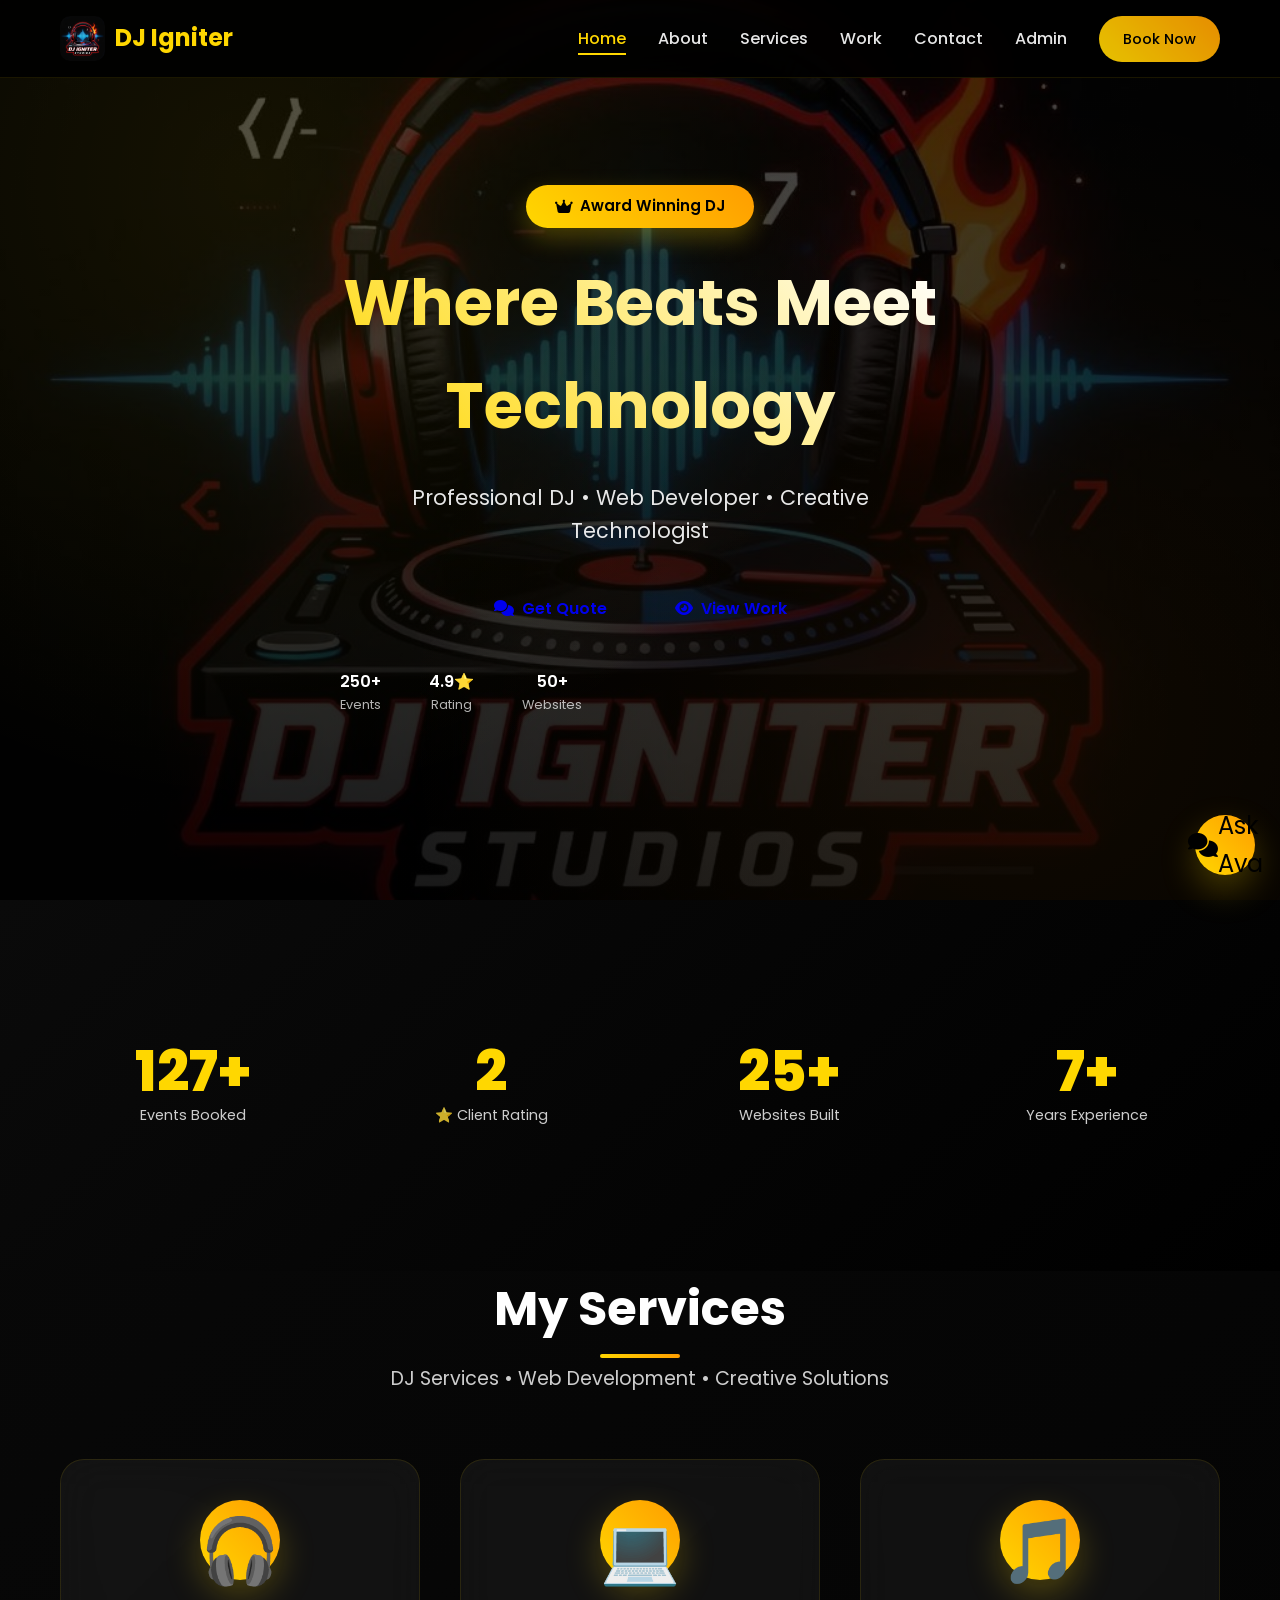
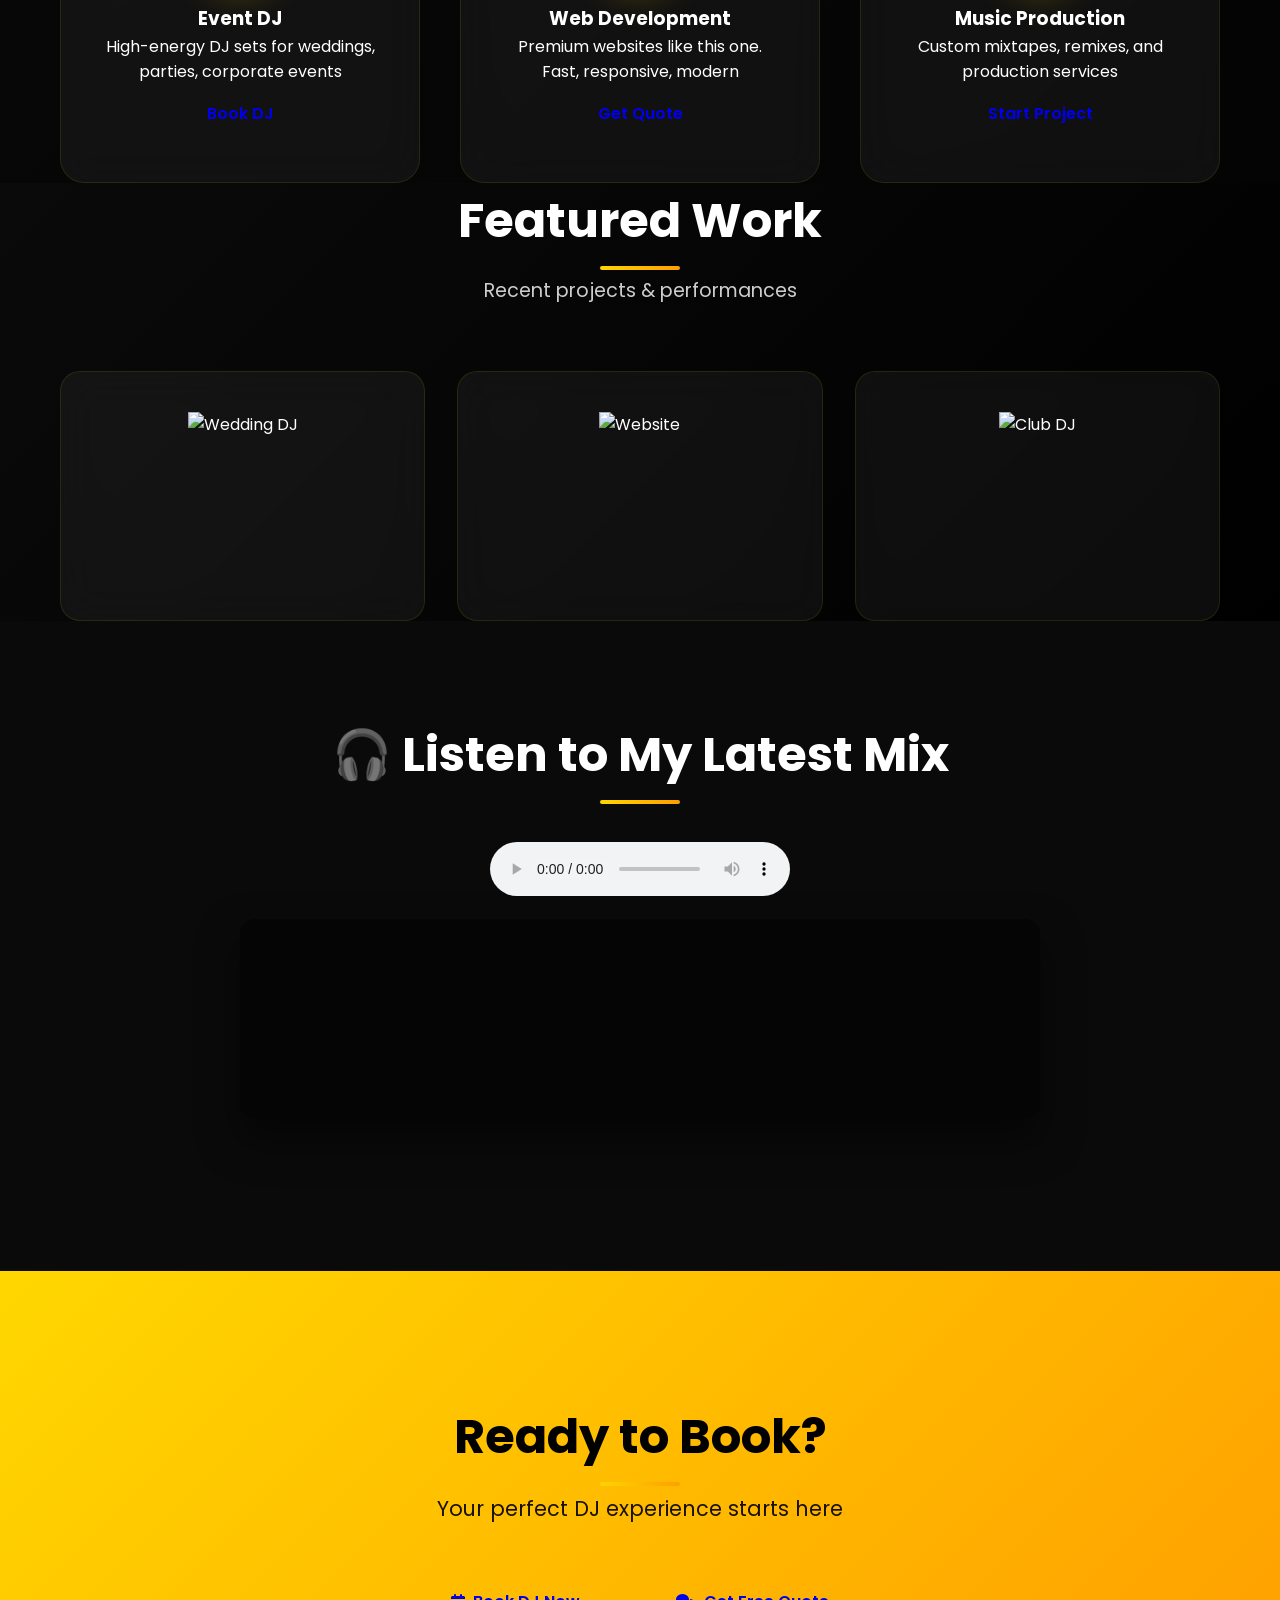
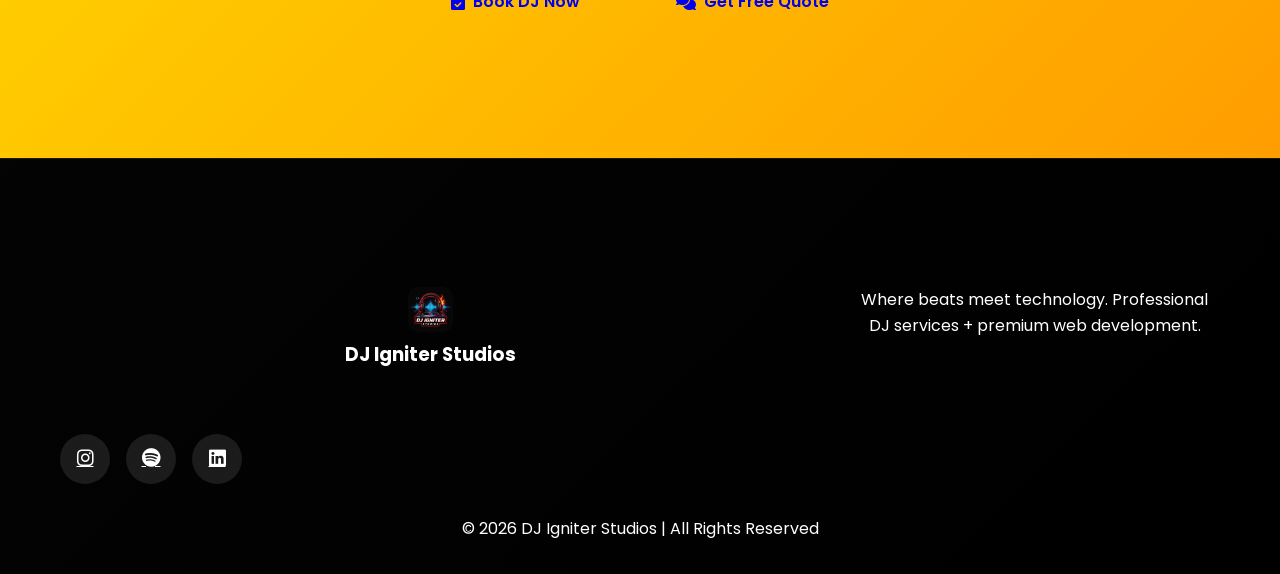
==== commit 3930e38f: "Update index.html" ====
--- a/index.html
+++ b/index.html
@@ -40,6 +40,7 @@
                     <li><a href="services.html">Services</a></li>
                     <li><a href="portfolio.html">Work</a></li>
                     <li><a href="contact.html">Contact</a></li>
+                    <li><a href="Admin.html">Admin</a></li>
                     <li><a href="booking.html" class="cta-nav btn-primary">Book Now</a></li>
                 </ul>
             </nav>
@@ -419,4 +420,4 @@
     </script>
 </body>
 
-</html>+</html>
--- a/style.css
+++ b/style.css
@@ -1937,4 +1937,41 @@
 .booking-container {
     max-width: 900px;
     margin: 0 auto;
-}+}
+/* ================= PRICING PAGE ================= */
+.pricing-hero {
+    min-height: 70vh;
+    background: linear-gradient(135deg, rgba(255, 215, 0, 0.1) 0%, transparent 50%),
+        radial-gradient(circle at 30% 20%, rgba(255, 215, 0, 0.15), transparent 60%);
+    display: flex;
+    align-items: center;
+    text-align: center;
+}
+
+.pricing-card.popular {
+    position: relative;
+}
+
+.plan-badge {
+    position: absolute;
+    top: 1rem;
+    right: 1rem;
+    background: var(--primary-gold);
+    color: var(--black);
+    padding: 0.5rem 1rem;
+    border-radius: 25px;
+    font-size: 0.8rem;
+    font-weight: 600;
+}
+
+.amount {
+    font-size: 2.5rem;
+    font-weight: 800;
+    color: var(--primary-gold);
+    display: block;
+}
+
+.range {
+    color: rgba(255, 255, 255, 0.7);
+    font-size: 1rem;
+}
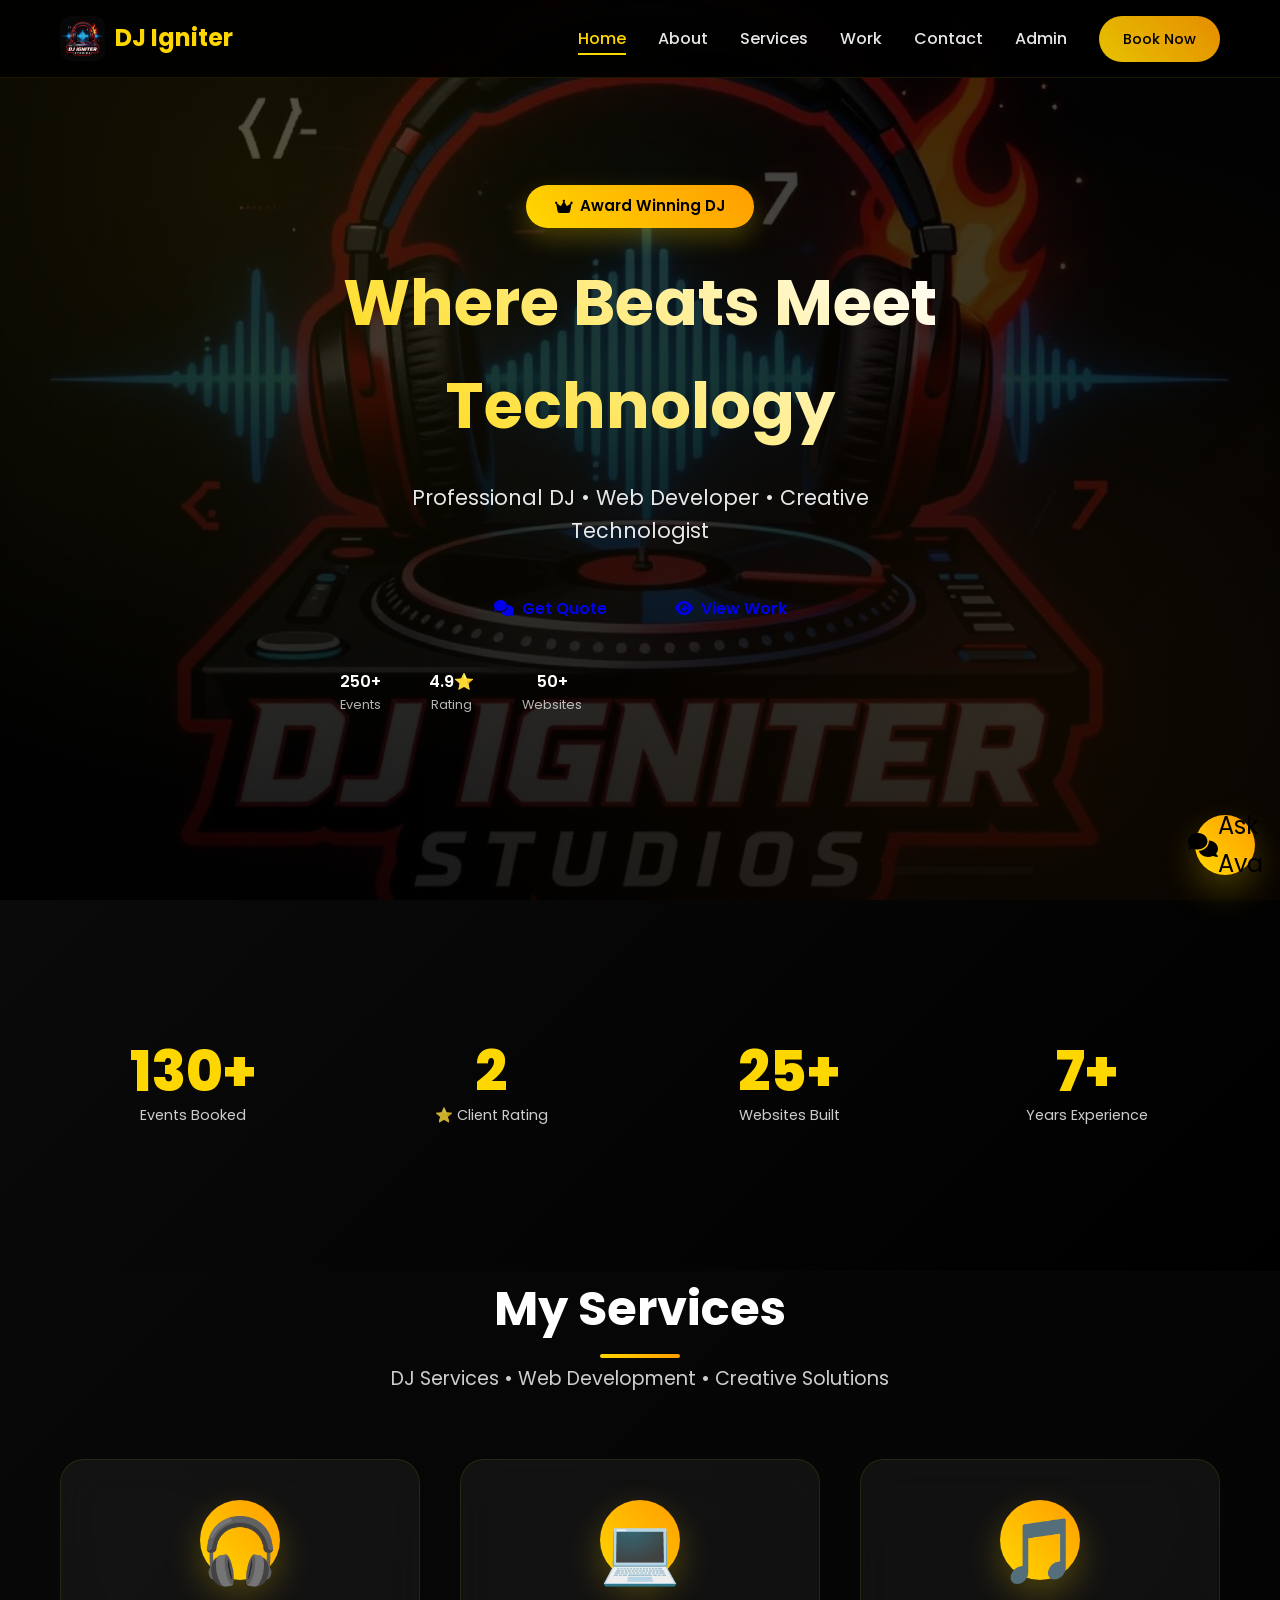
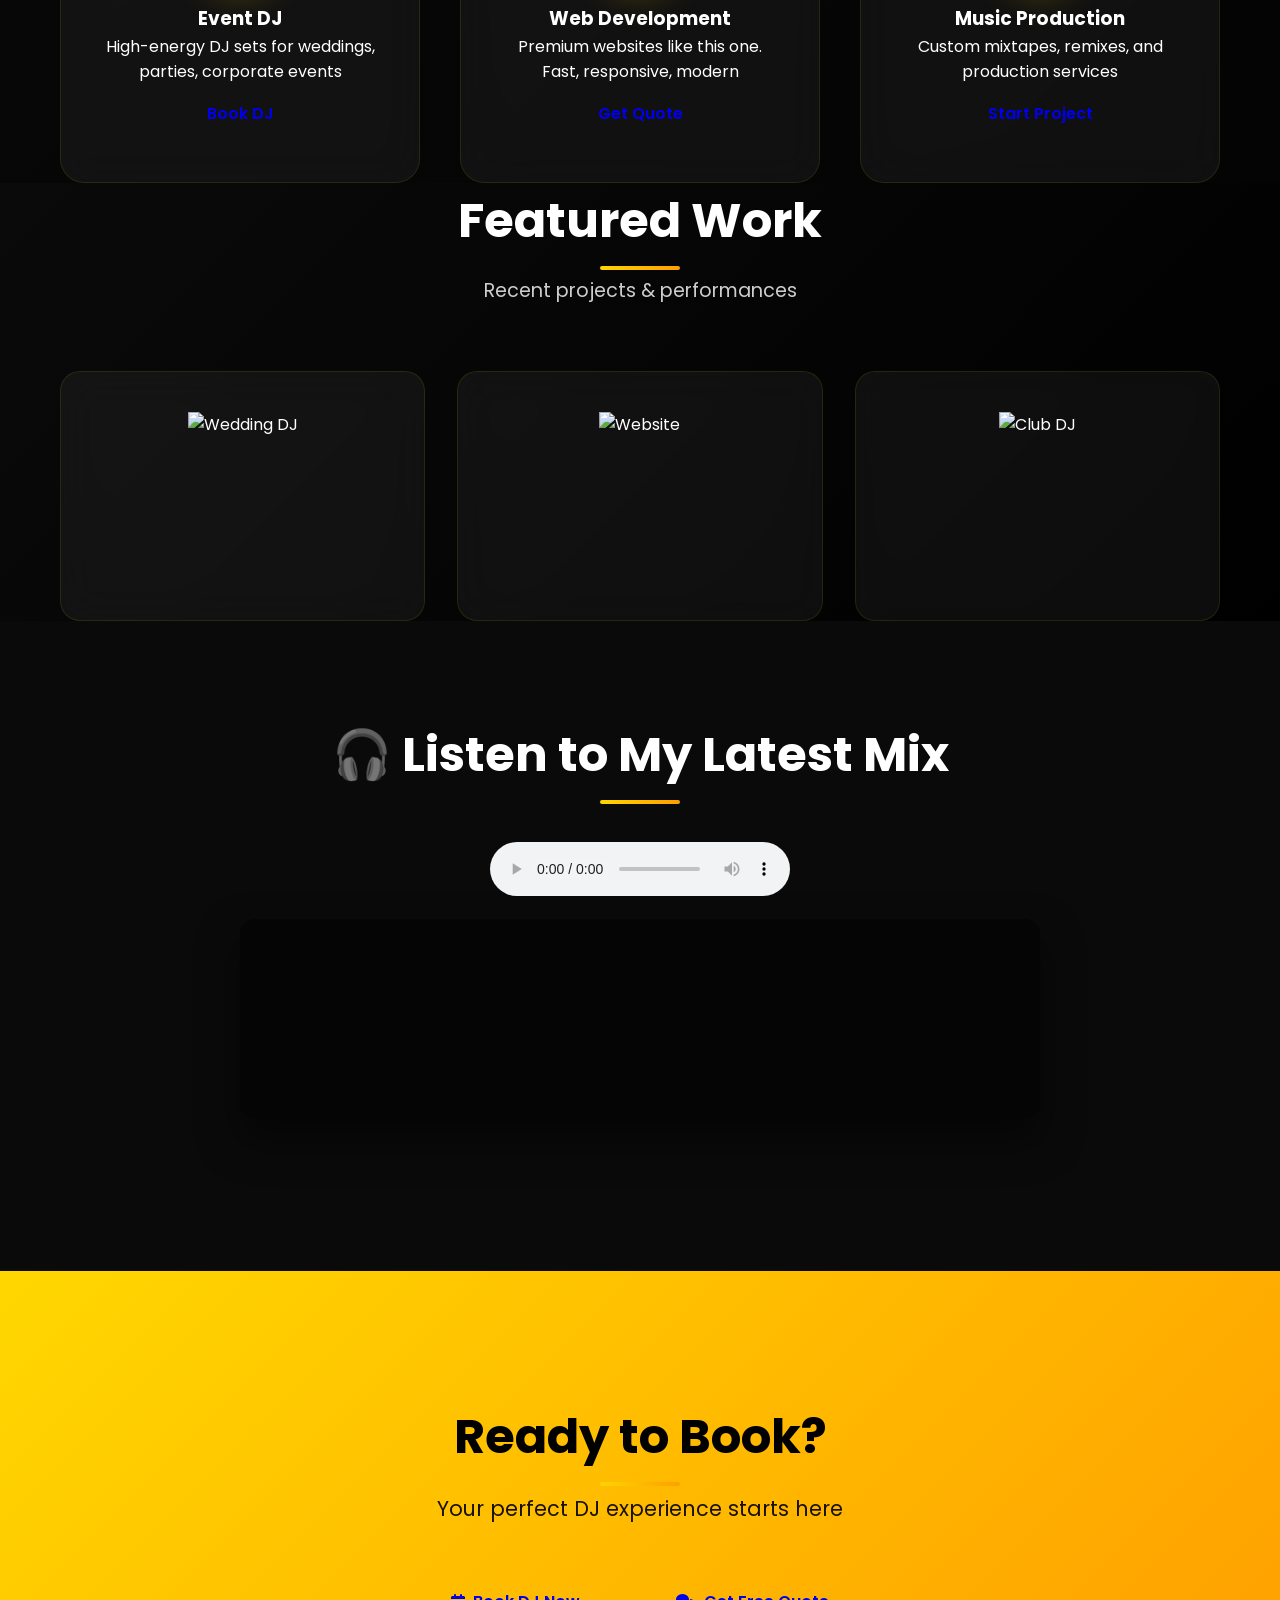
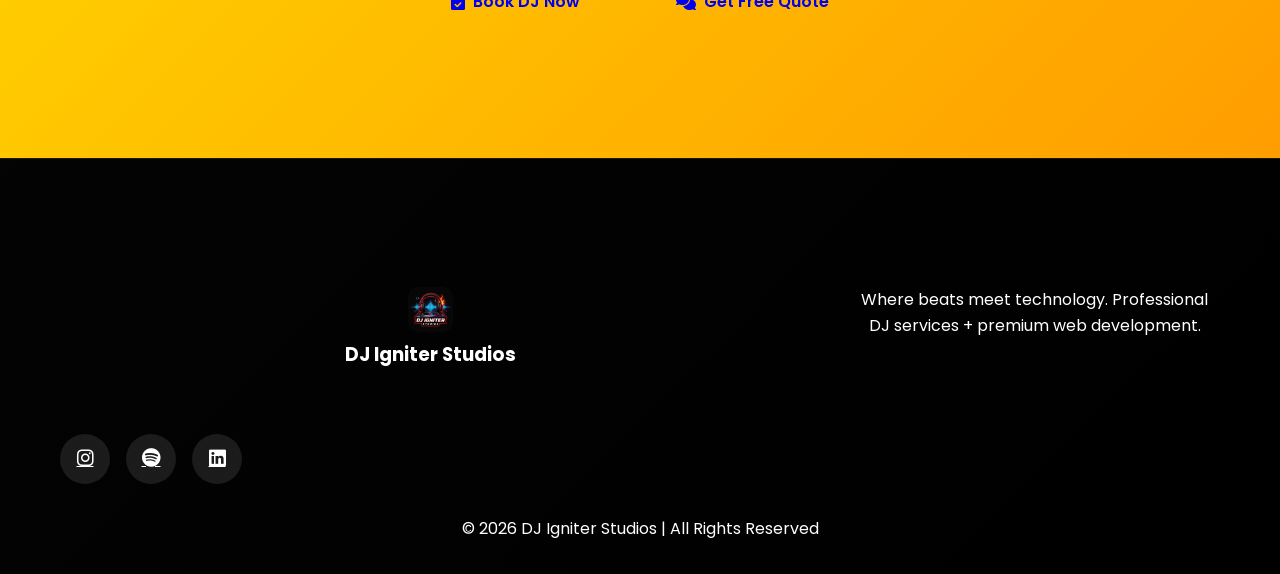
==== commit a13fef35: "Update index.html" ====
--- a/index.html
+++ b/index.html
@@ -40,7 +40,7 @@
                     <li><a href="services.html">Services</a></li>
                     <li><a href="portfolio.html">Work</a></li>
                     <li><a href="contact.html">Contact</a></li>
-                    <li><a href="Admin.html">Admin</a></li>
+                    <li><a href="admin.html">Admin</a></li>
                     <li><a href="booking.html" class="cta-nav btn-primary">Book Now</a></li>
                 </ul>
             </nav>
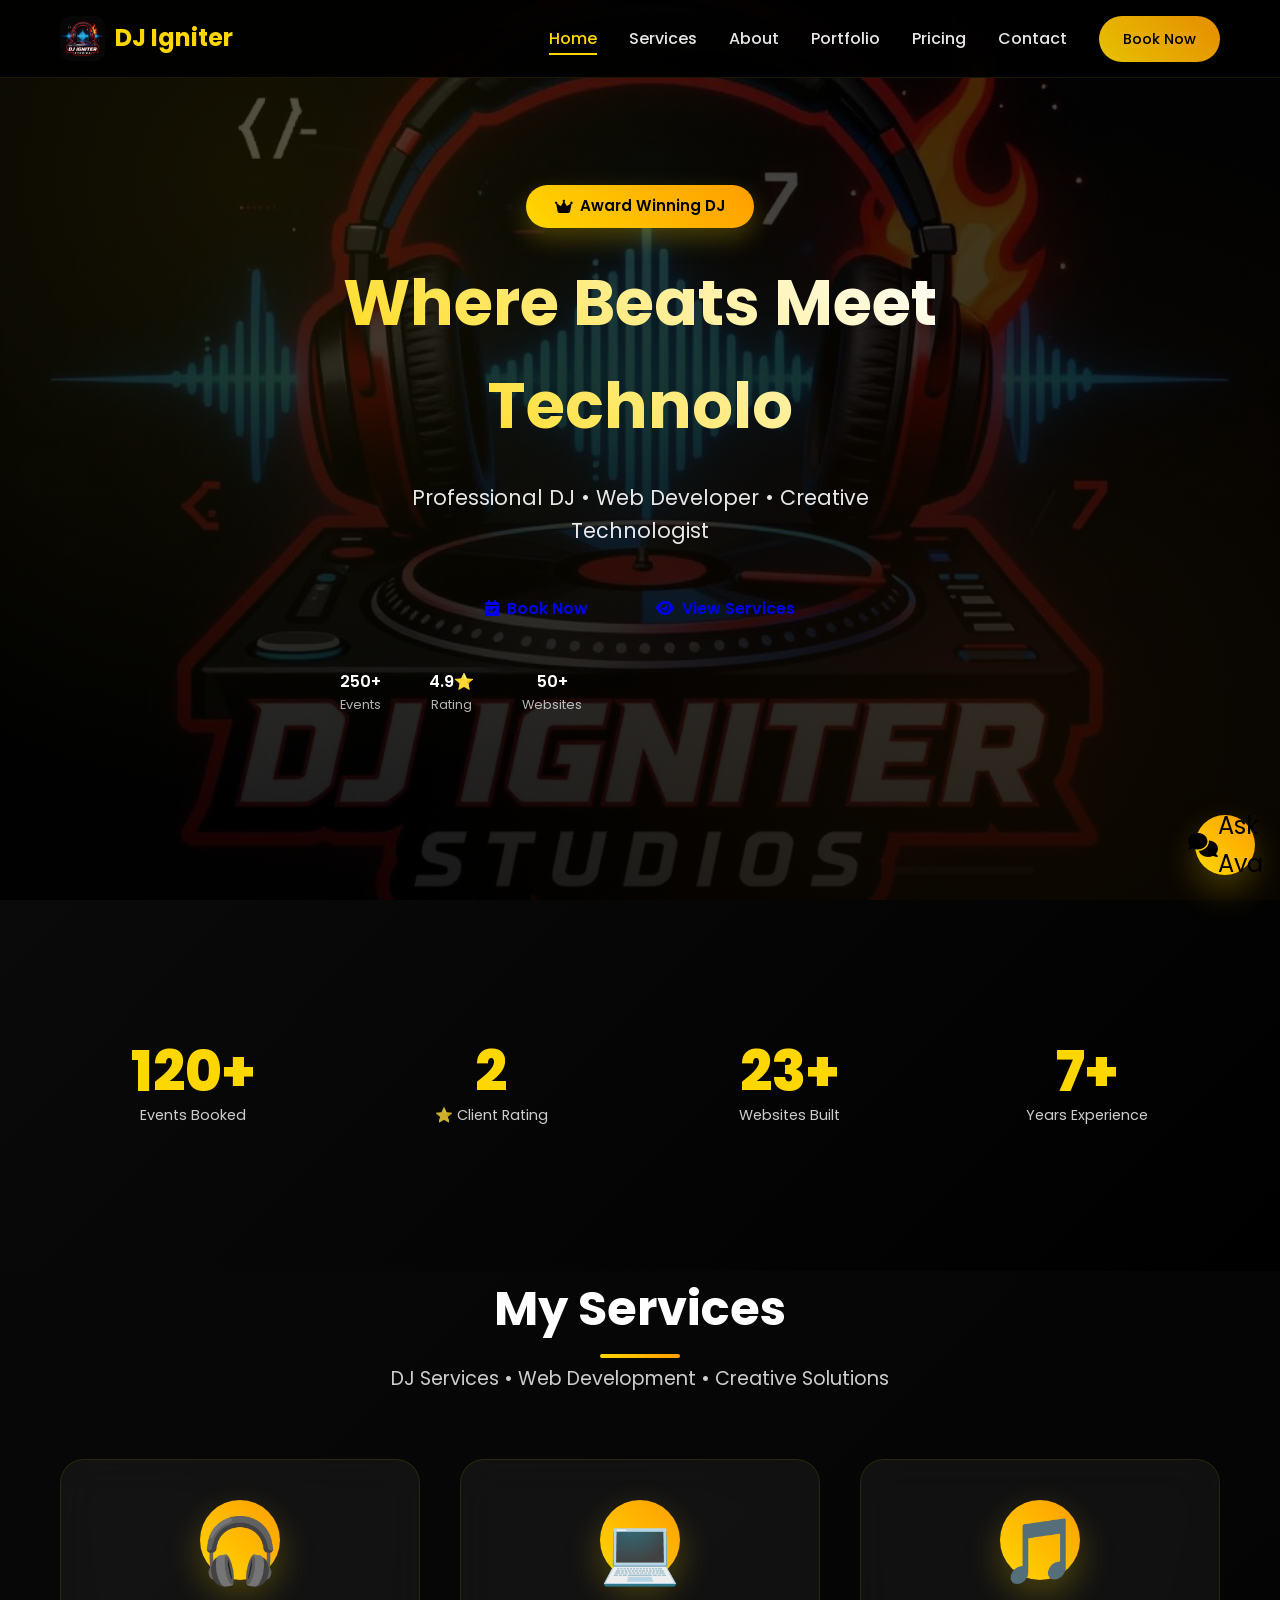
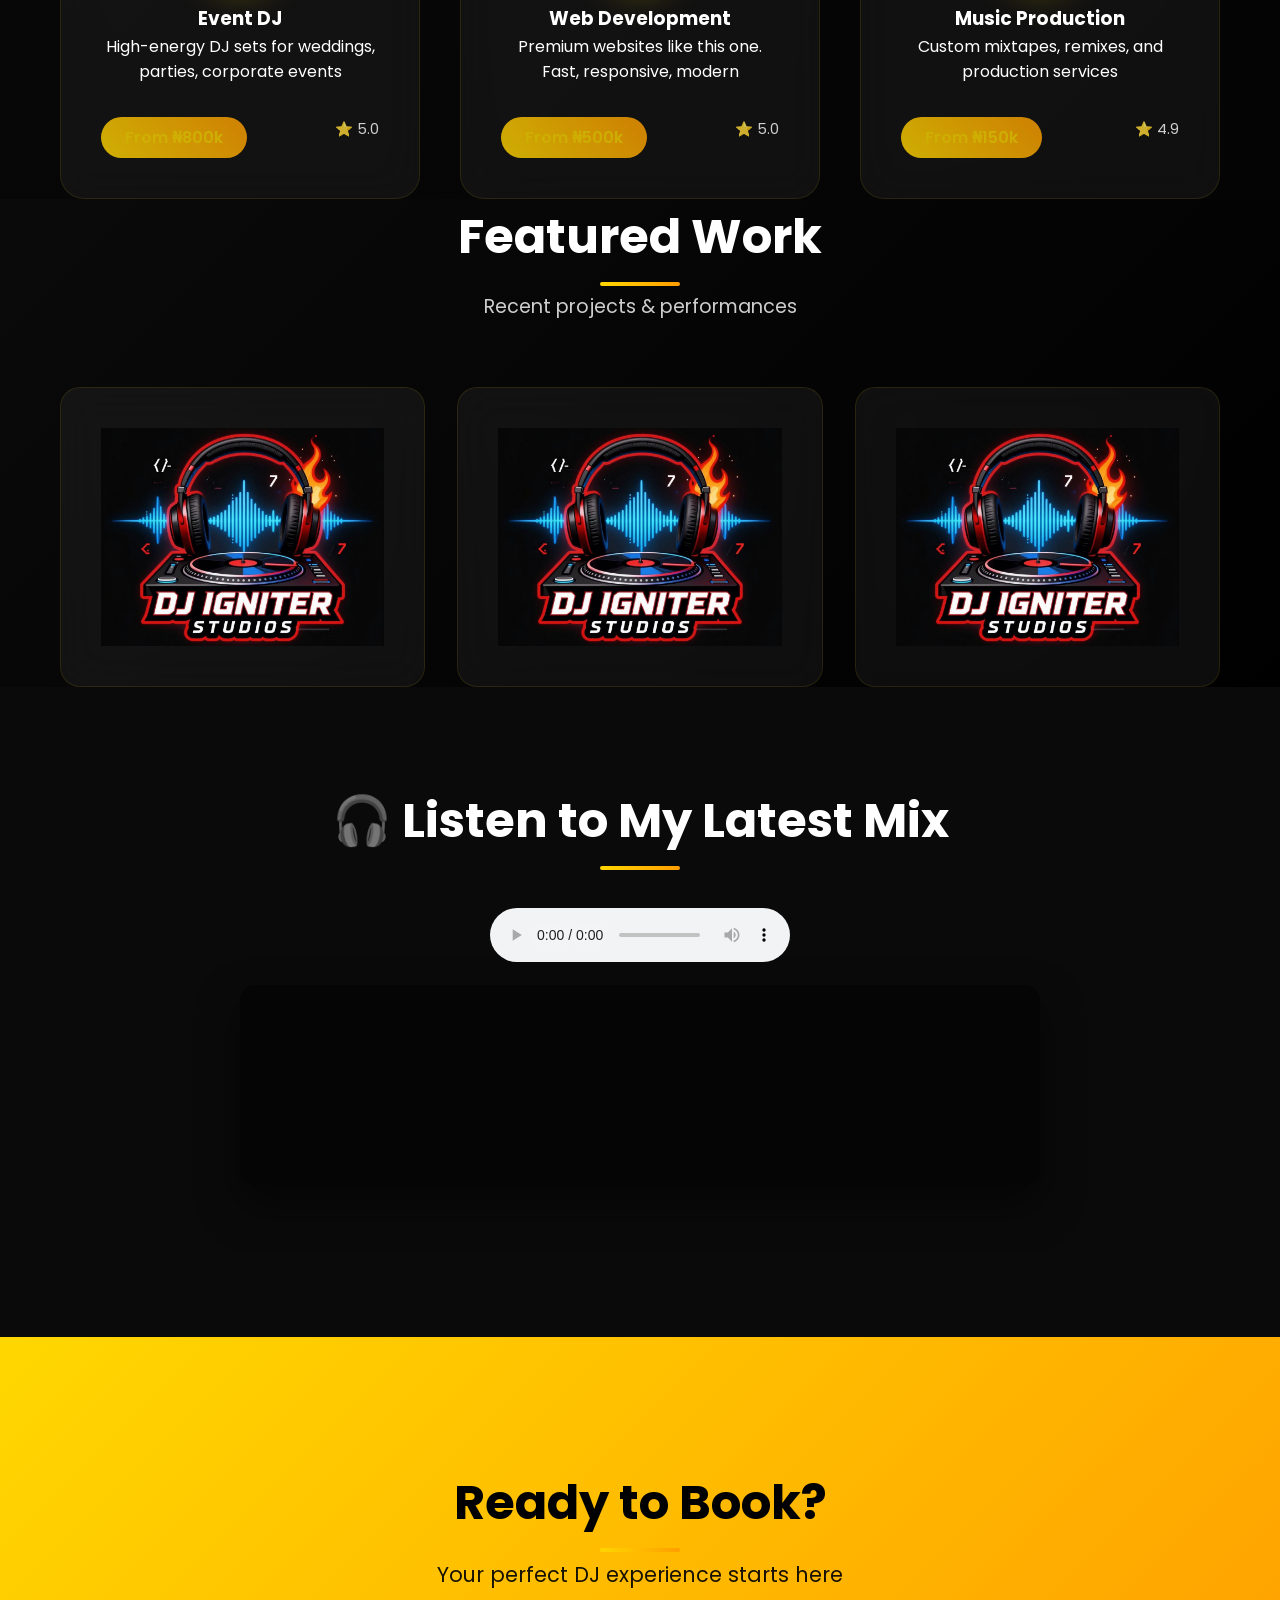
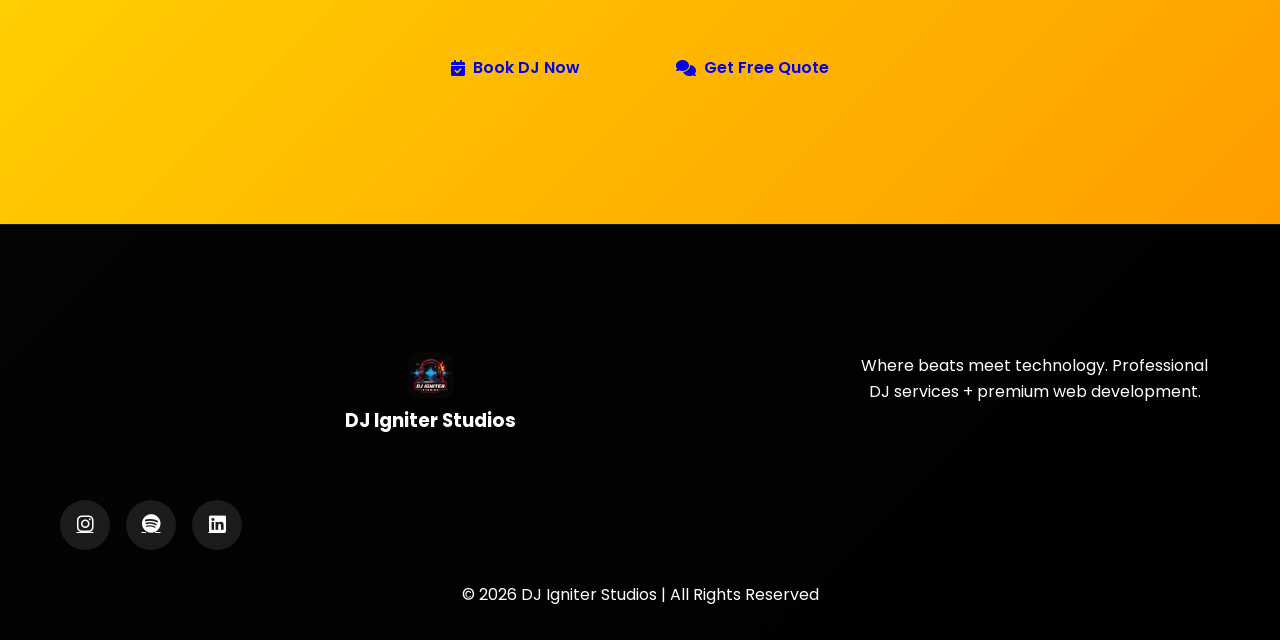
==== commit 912b71b4: "Fix HTML structure and update content" ====
--- a/index.html
+++ b/index.html
@@ -35,12 +35,12 @@
             </div>
             <nav>
                 <ul class="nav-links">
-                    <li><a href="index.html" class="active">Home</a></li>
+                    <li><a href="#home" class="active">Home</a></li>
+                    <li><a href="#services">Services</a></li>
                     <li><a href="about.html">About</a></li>
-                    <li><a href="services.html">Services</a></li>
-                    <li><a href="portfolio.html">Work</a></li>
+                    <li><a href="portfolio.html">Portfolio</a></li>
+                    <li><a href="pricing.html">Pricing</a></li>
                     <li><a href="contact.html">Contact</a></li>
-                    <li><a href="admin.html">Admin</a></li>
                     <li><a href="booking.html" class="cta-nav btn-primary">Book Now</a></li>
                 </ul>
             </nav>
@@ -61,11 +61,11 @@
                     Professional DJ • Web Developer • Creative Technologist
                 </p>
                 <div class="hero-buttons">
-                    <a href="#contact" class="btn btn-primary btn-large">
-                        <i class="fas fa-comments"></i> Get Quote
+                    <a href="booking.html" class="btn btn-primary btn-large">
+                        <i class="fas fa-calendar-check"></i> Book Now
                     </a>
-                    <a href="#portfolio" class="btn btn-secondary btn-large">
-                        <i class="fas fa-eye"></i> View Work
+                    <a href="#services" class="btn btn-secondary btn-large">
+                        <i class="fas fa-eye"></i> View Services
                     </a>
                 </div>
                 <div class="hero-stats">
@@ -110,24 +110,33 @@
             </div>
 
             <div class="services-grid">
-                <div class="service-card card">
+                <a href="event-dj.html" class="service-card card">
                     <div class="service-icon">🎧</div>
                     <h3>Event DJ</h3>
                     <p>High-energy DJ sets for weddings, parties, corporate events</p>
-                    <a href="services/event-dj.html" class="btn btn-primary">Book DJ</a>
-                </div>
-                <div class="service-card card">
+                    <div class="service-meta">
+                        <span class="service-price">From ₦800k</span>
+                        <span class="service-rating">⭐ 5.0</span>
+                    </div>
+                </a>
+                <a href="programming.html" class="service-card card">
                     <div class="service-icon">💻</div>
                     <h3>Web Development</h3>
                     <p>Premium websites like this one. Fast, responsive, modern</p>
-                    <a href="#contact" class="btn btn-primary">Get Quote</a>
-                </div>
-                <div class="service-card card">
+                    <div class="service-meta">
+                        <span class="service-price">From ₦500k</span>
+                        <span class="service-rating">⭐ 5.0</span>
+                    </div>
+                </a>
+                <a href="mixtape.html" class="service-card card">
                     <div class="service-icon">🎵</div>
                     <h3>Music Production</h3>
                     <p>Custom mixtapes, remixes, and production services</p>
-                    <a href="#contact" class="btn btn-primary">Start Project</a>
-                </div>
+                    <div class="service-meta">
+                        <span class="service-price">From ₦150k</span>
+                        <span class="service-rating">⭐ 4.9</span>
+                    </div>
+                </a>
             </div>
         </div>
     </section>
@@ -142,21 +151,21 @@
 
             <div class="portfolio-grid">
                 <div class="portfolio-item card">
-                    <img src="portfolio1.jpg" alt="Wedding DJ">
+                    <img src="logo.jpg" alt="Wedding DJ" style="object-fit: cover;">
                     <div class="portfolio-overlay">
                         <h3>Wedding DJ Set</h3>
                         <p>Lagos Wedding 2024</p>
                     </div>
                 </div>
                 <div class="portfolio-item card">
-                    <img src="portfolio2.jpg" alt="Website">
+                    <img src="logo.jpg" alt="Website" style="object-fit: cover;">
                     <div class="portfolio-overlay">
                         <h3>SAAS Website</h3>
                         <p>Premium Design System</p>
                     </div>
                 </div>
                 <div class="portfolio-item card">
-                    <img src="portfolio3.jpg" alt="Club DJ">
+                    <img src="logo.jpg" alt="Club DJ" style="object-fit: cover;">
                     <div class="portfolio-overlay">
                         <h3>Club Night</h3>
                         <p>Abuja Nightlife 2024</p>
@@ -173,11 +182,14 @@
                 <h2 class="section-title">🎧 Listen to My Latest Mix</h2>
             </div>
             <div class="audio-player-container">
-                <audio id="audioPlayer" controls>
+                <audio id="audioPlayer" controls preload="metadata">
+                    <source src="https://www.soundjay.com/misc/sounds/bell-ringing-05.wav" type="audio/mpeg">
+                    <!-- Replace with your real mix file -->
                     <source src="igniter-mix.mp3" type="audio/mpeg">
                     Your browser doesn't support audio.
                 </audio>
                 <canvas id="visualizer" width="800" height="200"></canvas>
+                <p style="opacity: 0.6; margin-top: 1rem;"></p>
             </div>
         </div>
     </section>
@@ -192,7 +204,7 @@
                     <a href="booking.html" class="btn btn-primary btn-large">
                         <i class="fas fa-calendar-check"></i> Book DJ Now
                     </a>
-                    <a href="#contact" class="btn btn-secondary btn-large">
+                    <a href="contact.html" class="btn btn-secondary btn-large">
                         <i class="fas fa-comments"></i> Get Free Quote
                     </a>
                 </div>
@@ -210,9 +222,9 @@
                 </div>
                 <p>Where beats meet technology. Professional DJ services + premium web development.</p>
                 <div class="social-links">
-                    <a href="#"><i class="fab fa-instagram"></i></a>
-                    <a href="#"><i class="fab fa-spotify"></i></a>
-                    <a href="#"><i class="fab fa-linkedin"></i></a>
+                    <a href="#" aria-label="Instagram"><i class="fab fa-instagram"></i></a>
+                    <a href="#" aria-label="Spotify"><i class="fab fa-spotify"></i></a>
+                    <a href="#" aria-label="LinkedIn"><i class="fab fa-linkedin"></i></a>
                 </div>
             </div>
             <div class="footer-bottom">
@@ -221,7 +233,7 @@
         </div>
     </footer>
 
-    <!-- ================= FLOATING ELEMENTS ================= -->
+    <!-- ================= FLOATING CHAT ================= -->
     <div class="float" id="chatToggle">
         <i class="fas fa-comments"></i>
         <span class="float-label">Ask Ava</span>
@@ -234,37 +246,39 @@
 
     <script src="script.js"></script>
     <script>
-        // ================= BULLETPROOF LOADER + ENHANCEMENTS =================
+        // ================= BULLETPROOF HOMEPAGE SCRIPT =================
         (function () {
             'use strict';
 
-            // Preloader - BULLETPROOF VERSION
+            // Preloader
             let loadTimeout;
             function hideLoader() {
                 const loader = document.getElementById('loader');
-                loader.style.opacity = '0';
-                setTimeout(() => {
-                    loader.style.display = 'none';
-                    document.body.classList.add('loaded');
-                }, 500);
+                if (loader) {
+                    loader.style.opacity = '0';
+                    setTimeout(() => {
+                        loader.style.display = 'none';
+                        document.body.classList.add('loaded');
+                    }, 500);
+                }
             }
 
-            // Hide loader after DOM + images load OR timeout
             window.addEventListener('load', () => {
                 clearTimeout(loadTimeout);
                 hideLoader();
             });
 
-            // Failsafe timeout (max 4 seconds)
             loadTimeout = setTimeout(hideLoader, 4000);
 
-            // Typing effect
+            // Typing effect - FIXED
             const texts = ['Where Beats Meet Technology', 'DJ • Developer • Creator', 'High-Energy Performances'];
             let textIndex = 0;
             let charIndex = 0;
             const typingElement = document.getElementById('typingText');
 
             function typeWriter() {
+                if (!typingElement) return;
+
                 if (charIndex < texts[textIndex].length) {
                     typingElement.textContent += texts[textIndex].charAt(charIndex);
                     charIndex++;
@@ -279,17 +293,12 @@
                 }
             }
 
-            // Start typing after loader
-            setTimeout(typeWriter, 500);
+            setTimeout(typeWriter, 1000);
 
             // Navbar scroll effect
             window.addEventListener('scroll', () => {
                 const navbar = document.getElementById('navbar');
-                if (window.scrollY > 50) {
-                    navbar.classList.add('scrolled');
-                } else {
-                    navbar.classList.remove('scrolled');
-                }
+                if (navbar) navbar.classList.toggle('scrolled', window.scrollY > 50);
             });
 
             // Smooth scrolling
@@ -306,9 +315,9 @@
                 });
             });
 
-            // Mobile menu toggle
+            // Mobile menu
             document.getElementById('mobileToggle')?.addEventListener('click', () => {
-                document.querySelector('.nav-links').classList.toggle('active');
+                document.querySelector('.nav-links')?.classList.toggle('active');
             });
 
             // Counter animation
@@ -318,7 +327,6 @@
                     const target = parseFloat(counter.getAttribute('data-target'));
                     const increment = target / 100;
                     let current = 0;
-
                     const timer = setInterval(() => {
                         current += increment;
                         if (current >= target) {
@@ -331,12 +339,7 @@
                 });
             }
 
-            // Intersection Observer for animations
-            const observerOptions = {
-                threshold: 0.1,
-                rootMargin: '0px 0px -50px 0px'
-            };
-
+            // Intersection Observer
             const observer = new IntersectionObserver((entries) => {
                 entries.forEach(entry => {
                     if (entry.isIntersecting) {
@@ -346,55 +349,47 @@
                         }
                     }
                 });
-            }, observerOptions);
-
-            // Observe all fade elements
+            }, { threshold: 0.1, rootMargin: '0px 0px -50px 0px' });
+
             document.querySelectorAll('.fade').forEach(el => observer.observe(el));
 
             // Audio visualizer
             const audio = document.getElementById('audioPlayer');
             const canvas = document.getElementById('visualizer');
-            const ctx = canvas.getContext('2d');
-
-            let audioContext, analyser, dataArray;
-
-            audio.addEventListener('play', function () {
-                if (!audioContext) {
-                    audioContext = new (window.AudioContext || window.webkitAudioContext)();
-                    analyser = audioContext.createAnalyser();
-                    const source = audioContext.createMediaElementSource(audio);
-
-                    source.connect(analyser);
-                    analyser.connect(audioContext.destination);
-
-                    analyser.fftSize = 256;
-                    const bufferLength = analyser.frequencyBinCount;
-                    dataArray = new Uint8Array(bufferLength);
-                }
-                drawVisualizer();
-            });
-
-            function drawVisualizer() {
-                if (!analyser || !dataArray) return;
-
-                requestAnimationFrame(drawVisualizer);
-
-                analyser.getByteFrequencyData(dataArray);
-
-                ctx.fillStyle = 'rgba(15, 15, 15, 0.1)';
-                ctx.fillRect(0, 0, canvas.width, canvas.height);
-
-                const barWidth = (canvas.width / dataArray.length) * 2.5;
-                let x = 0;
-
-                for (let i = 0; i < dataArray.length; i++) {
-                    const barHeight = (dataArray[i] / 255) * canvas.height;
-
-                    const hue = i / dataArray.length * 360;
-                    ctx.fillStyle = `hsl(${hue}, 70%, 60%)`;
-                    ctx.fillRect(x, canvas.height - barHeight, barWidth, barHeight);
-
-                    x += barWidth + 1;
+            if (audio && canvas) {
+                const ctx = canvas.getContext('2d');
+                let audioContext, analyser, dataArray;
+
+                audio.addEventListener('play', function () {
+                    if (!audioContext) {
+                        audioContext = new (window.AudioContext || window.webkitAudioContext)();
+                        analyser = audioContext.createAnalyser();
+                        const source = audioContext.createMediaElementSource(audio);
+                        source.connect(analyser);
+                        analyser.connect(audioContext.destination);
+                        analyser.fftSize = 256;
+                        dataArray = new Uint8Array(analyser.frequencyBinCount);
+                    }
+                    drawVisualizer();
+                });
+
+                function drawVisualizer() {
+                    requestAnimationFrame(drawVisualizer);
+                    if (!analyser || !dataArray) return;
+
+                    analyser.getByteFrequencyData(dataArray);
+                    ctx.fillStyle = 'rgba(15, 15, 15, 0.1)';
+                    ctx.fillRect(0, 0, canvas.width, canvas.height);
+
+                    const barWidth = (canvas.width / dataArray.length) * 2.5;
+                    let x = 0;
+                    for (let i = 0; i < dataArray.length; i++) {
+                        const barHeight = (dataArray[i] / 255) * canvas.height;
+                        const hue = i / dataArray.length * 360;
+                        ctx.fillStyle = `hsl(${hue}, 70%, 60%)`;
+                        ctx.fillRect(x, canvas.height - barHeight, barWidth, barHeight);
+                        x += barWidth + 1;
+                    }
                 }
             }
 
@@ -402,17 +397,7 @@
             document.addEventListener('click', (e) => {
                 if (e.target.closest('a, button, .btn')) {
                     const audio = document.getElementById('clickSound');
-                    audio.currentTime = 0;
-                    audio.play().catch(() => { });
-                }
-            });
-
-            // Parallax effect
-            window.addEventListener('scroll', () => {
-                const scrolled = window.pageYOffset;
-                const heroBg = document.querySelector('.hero-bg');
-                if (heroBg) {
-                    heroBg.style.transform = `translateY(${scrolled * 0.5}px)`;
+                    audio?.play().catch(() => { });
                 }
             });
 
--- a/style.css
+++ b/style.css
@@ -1938,6 +1938,7 @@
     max-width: 900px;
     margin: 0 auto;
 }
+
 /* ================= PRICING PAGE ================= */
 .pricing-hero {
     min-height: 70vh;
@@ -1975,3 +1976,145 @@
     color: rgba(255, 255, 255, 0.7);
     font-size: 1rem;
 }
+
+/* ================= PORTFOLIO STYLES ================= */
+.portfolio-hero {
+    min-height: 80vh;
+    background: linear-gradient(135deg, rgba(0, 0, 0, 0.8), rgba(10, 10, 10, 0.9)),
+        url("hero-bg.jpg") center/cover;
+    display: flex;
+    align-items: center;
+    text-align: center;
+}
+
+.tabs-container {
+    margin-top: 4rem;
+}
+
+.tabs {
+    display: flex;
+    justify-content: center;
+    gap: 1rem;
+    margin-bottom: 4rem;
+    flex-wrap: wrap;
+}
+
+.tab-btn {
+    padding: 1rem 2rem;
+    background: rgba(255, 255, 255, 0.1);
+    border: 2px solid rgba(255, 215, 0, 0.3);
+    color: var(--white);
+    border-radius: 50px;
+    font-weight: 600;
+    cursor: pointer;
+    transition: all 0.3s ease;
+}
+
+.tab-btn.active,
+.tab-btn:hover {
+    background: var(--primary-gold);
+    color: var(--black);
+    transform: translateY(-2px);
+}
+
+.tab-content {
+    display: none;
+}
+
+.tab-content.active {
+    display: block;
+    animation: fadeInUp 0.6s ease;
+}
+
+.portfolio-grid {
+    display: grid;
+    grid-template-columns: repeat(auto-fit, minmax(350px, 1fr));
+    gap: 2rem;
+}
+
+.portfolio-item {
+    height: 300px;
+    position: relative;
+    overflow: hidden;
+    border-radius: 20px;
+}
+
+.portfolio-item img {
+    width: 100%;
+    height: 100%;
+    object-fit: cover;
+    transition: transform 0.5s ease;
+}
+
+.portfolio-overlay {
+    position: absolute;
+    bottom: 0;
+    left: 0;
+    right: 0;
+    background: linear-gradient(transparent, rgba(0, 0, 0, 0.95));
+    color: white;
+    padding: 2rem 1.5rem 1.5rem;
+    transform: translateY(100%);
+    transition: transform 0.4s ease;
+}
+
+.portfolio-item:hover .portfolio-overlay {
+    transform: translateY(0);
+}
+
+.portfolio-item:hover img {
+    transform: scale(1.05);
+}
+
+.portfolio-tags {
+    display: flex;
+    gap: 0.5rem;
+    margin-top: 1rem;
+}
+
+.portfolio-tags span {
+    background: var(--primary-gold);
+    color: var(--black);
+    padding: 0.3rem 0.8rem;
+    border-radius: 15px;
+    font-size: 0.8rem;
+    font-weight: 600;
+}
+
+.portfolio-web {
+    height: 100%;
+    display: flex;
+    flex-direction: column;
+    align-items: center;
+    justify-content: center;
+    text-align: center;
+    padding: 2rem;
+    background: var(--blur-bg);
+}
+
+.portfolio-web i {
+    font-size: 4rem;
+    color: var(--primary-gold);
+    margin-bottom: 1rem;
+}
+
+.current-site {
+    background: linear-gradient(135deg, var(--primary-gold), var(--gold-dark));
+    color: var(--black);
+}
+
+.audio-item .audio-preview {
+    height: 100%;
+    display: flex;
+    flex-direction: column;
+    align-items: center;
+    justify-content: center;
+    gap: 1rem;
+    padding: 2rem;
+    text-align: center;
+}
+
+.audio-preview audio {
+    width: 100%;
+    max-width: 250px;
+}
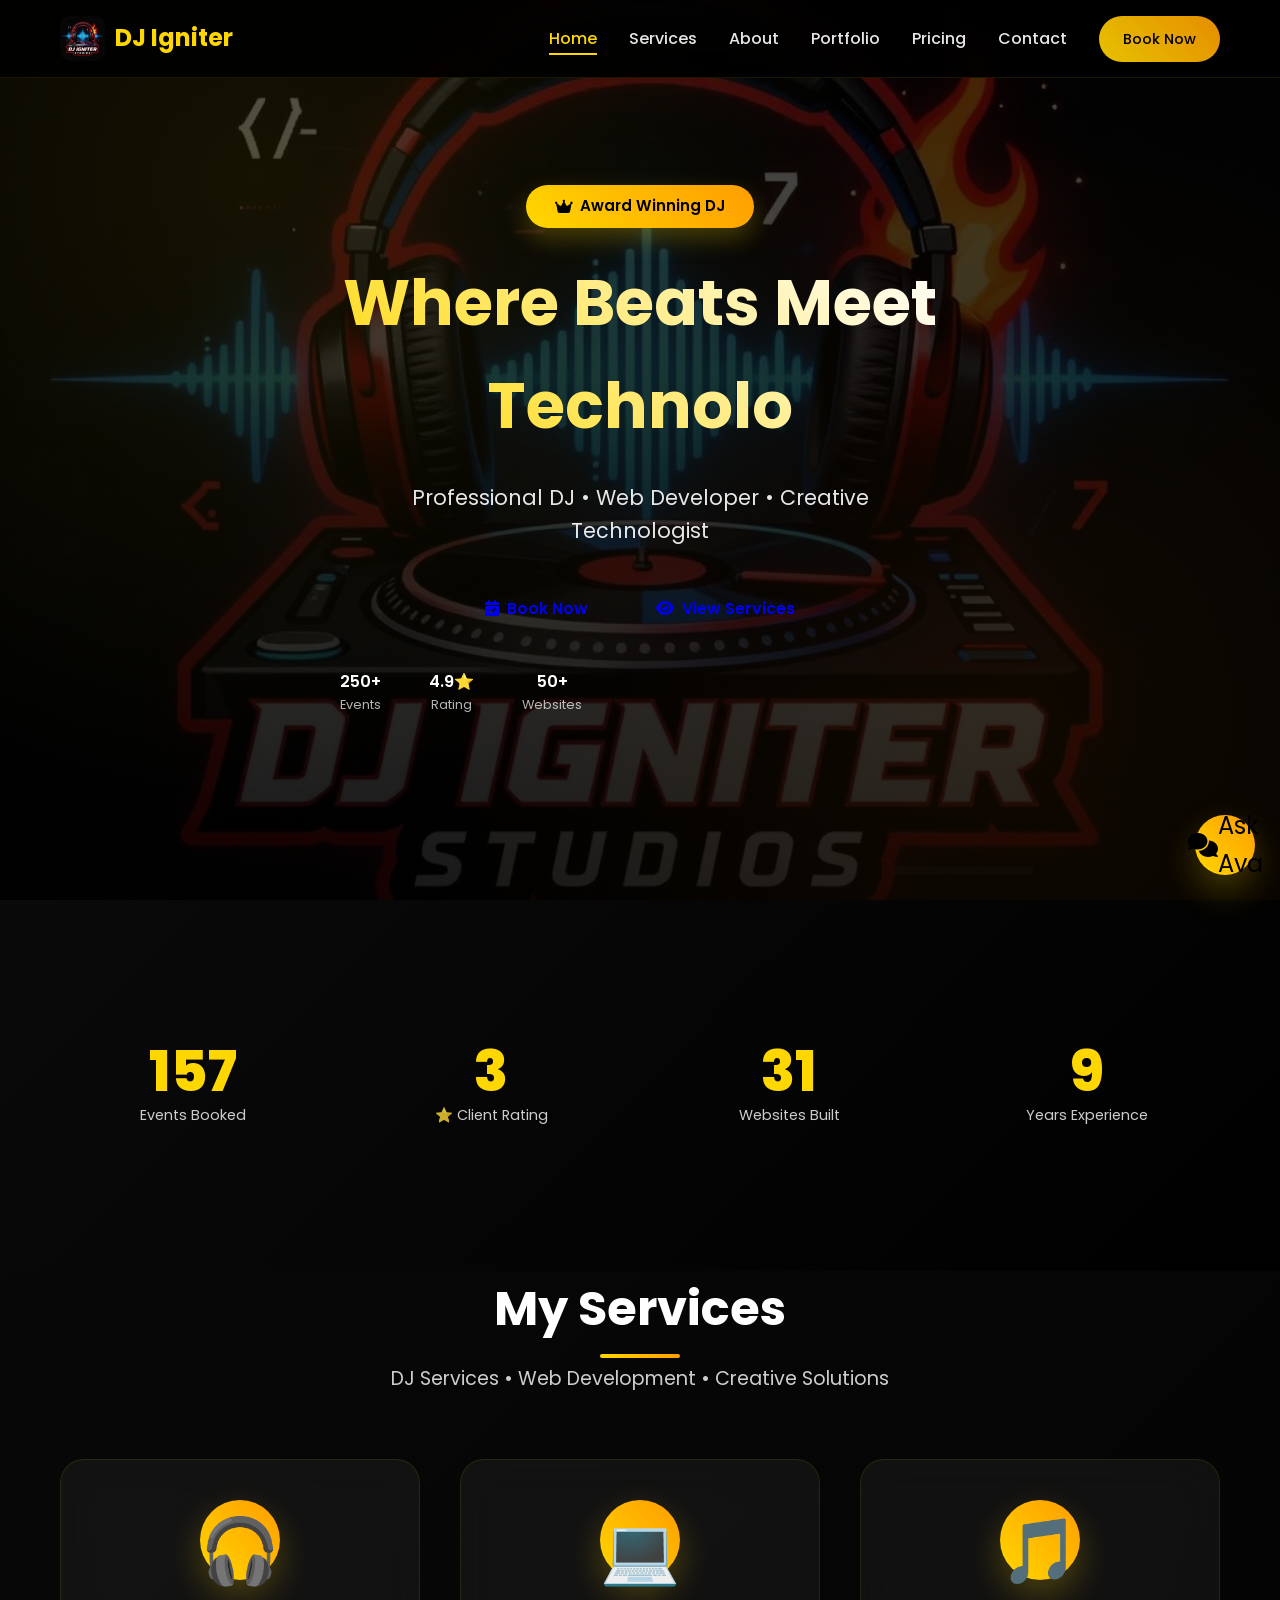
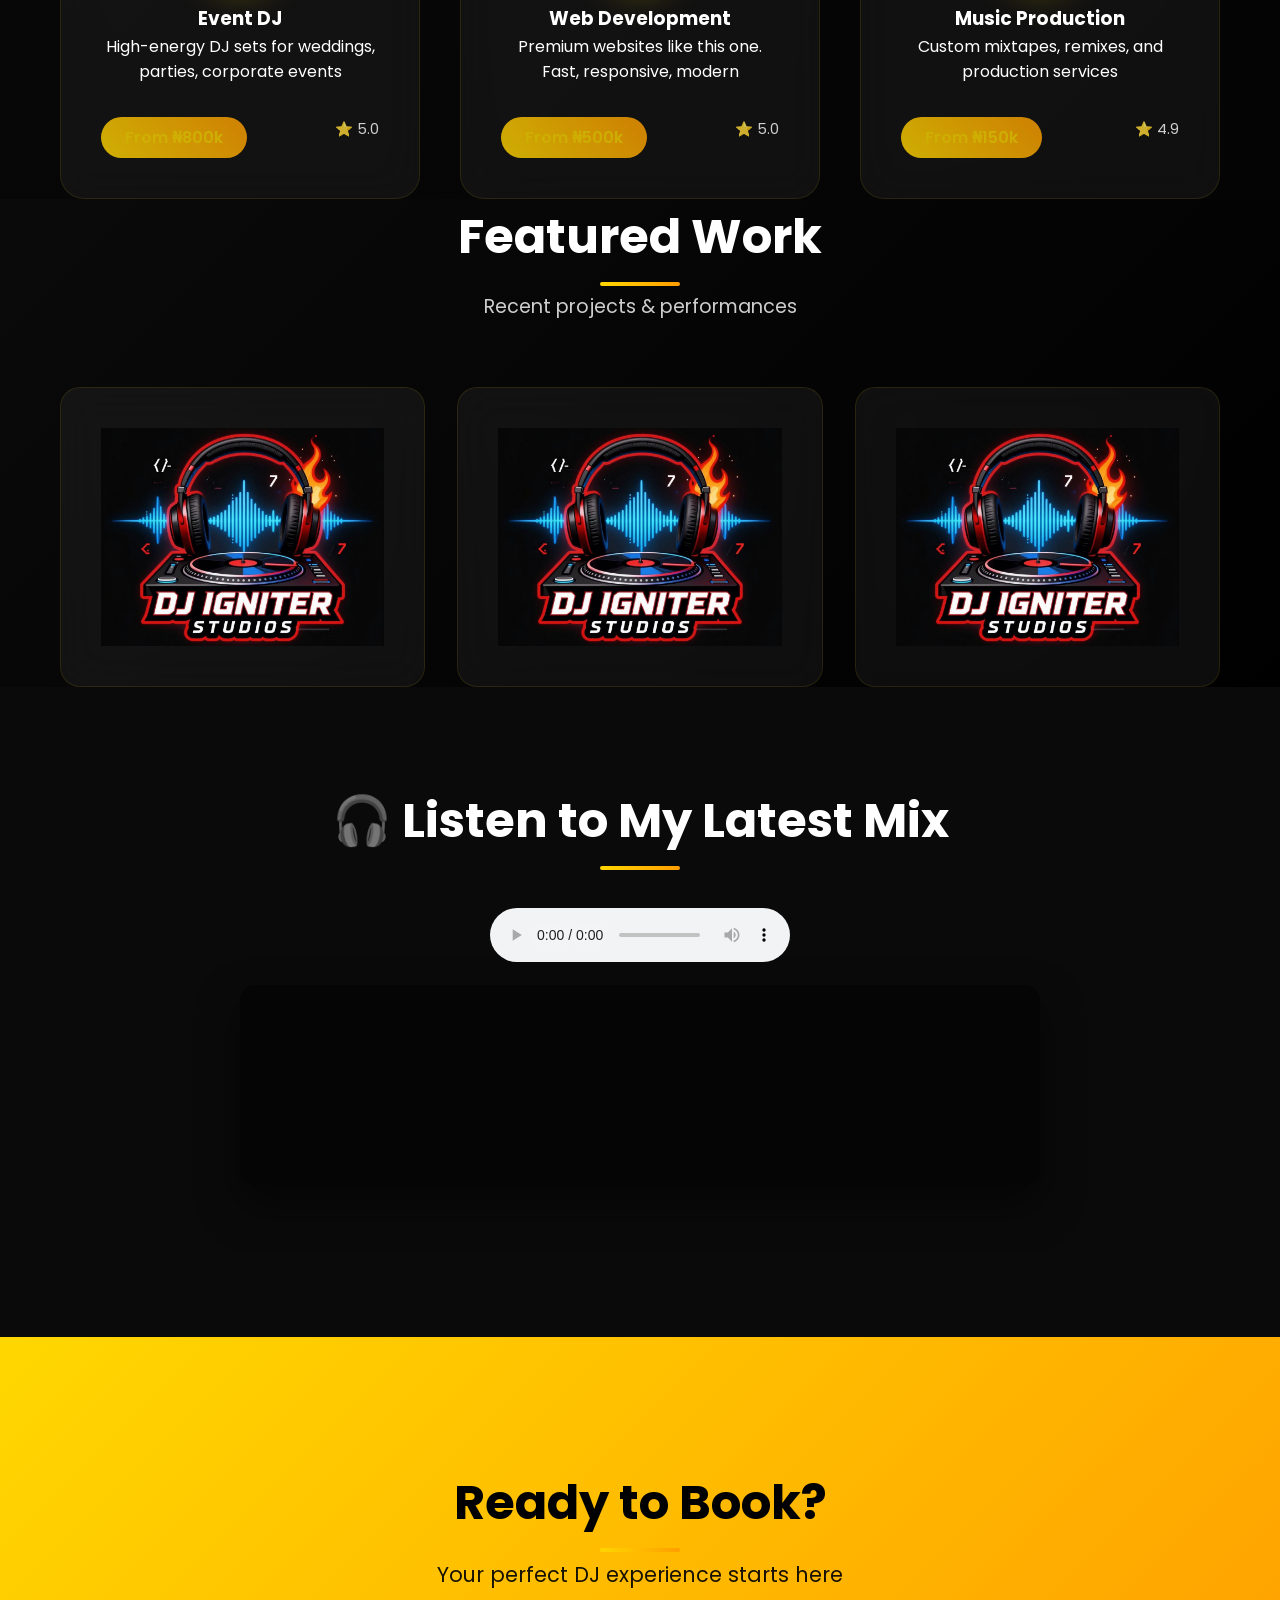
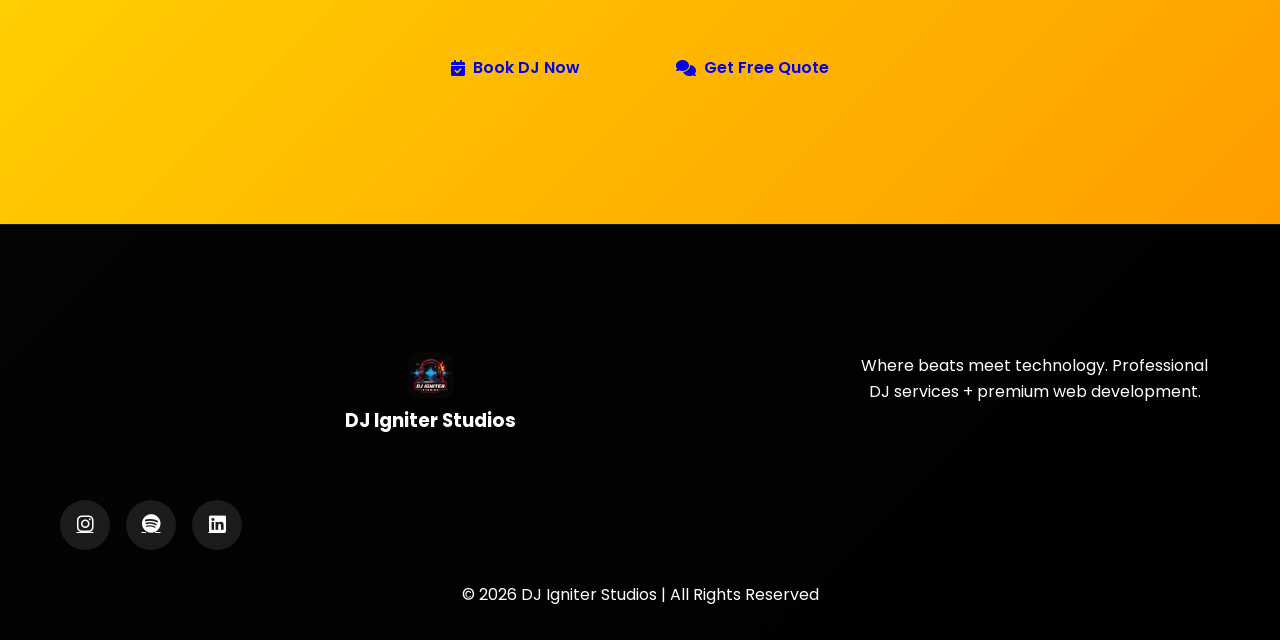
==== commit 1182ca26: "Fix HTML encoding issues in index.html" ====
--- a/index.html
+++ b/index.html
@@ -185,7 +185,7 @@
                 <audio id="audioPlayer" controls preload="metadata">
                     <source src="https://www.soundjay.com/misc/sounds/bell-ringing-05.wav" type="audio/mpeg">
                     <!-- Replace with your real mix file -->
-                    <source src="igniter-mix.mp3" type="audio/mpeg">
+                    <source src="igniter-mix (1).mp3" type="audio/mpeg">
                     Your browser doesn't support audio.
                 </audio>
                 <canvas id="visualizer" width="800" height="200"></canvas>
--- a/style.css
+++ b/style.css
@@ -2118,3 +2118,26 @@
     width: 100%;
     max-width: 250px;
 }
+
+/* Assistant Page Fixes */
+.welcome-message .message-content p {
+    font-weight: 500;
+}
+
+#chatbox {
+    scrollbar-width: thin;
+    scrollbar-color: var(--primary-gold) rgba(255, 255, 255, 0.1);
+}
+
+#chatbox::-webkit-scrollbar {
+    width: 6px;
+}
+
+#chatbox::-webkit-scrollbar-track {
+    background: rgba(255, 255, 255, 0.1);
+}
+
+#chatbox::-webkit-scrollbar-thumb {
+    background: var(--primary-gold);
+    border-radius: 3px;
+}
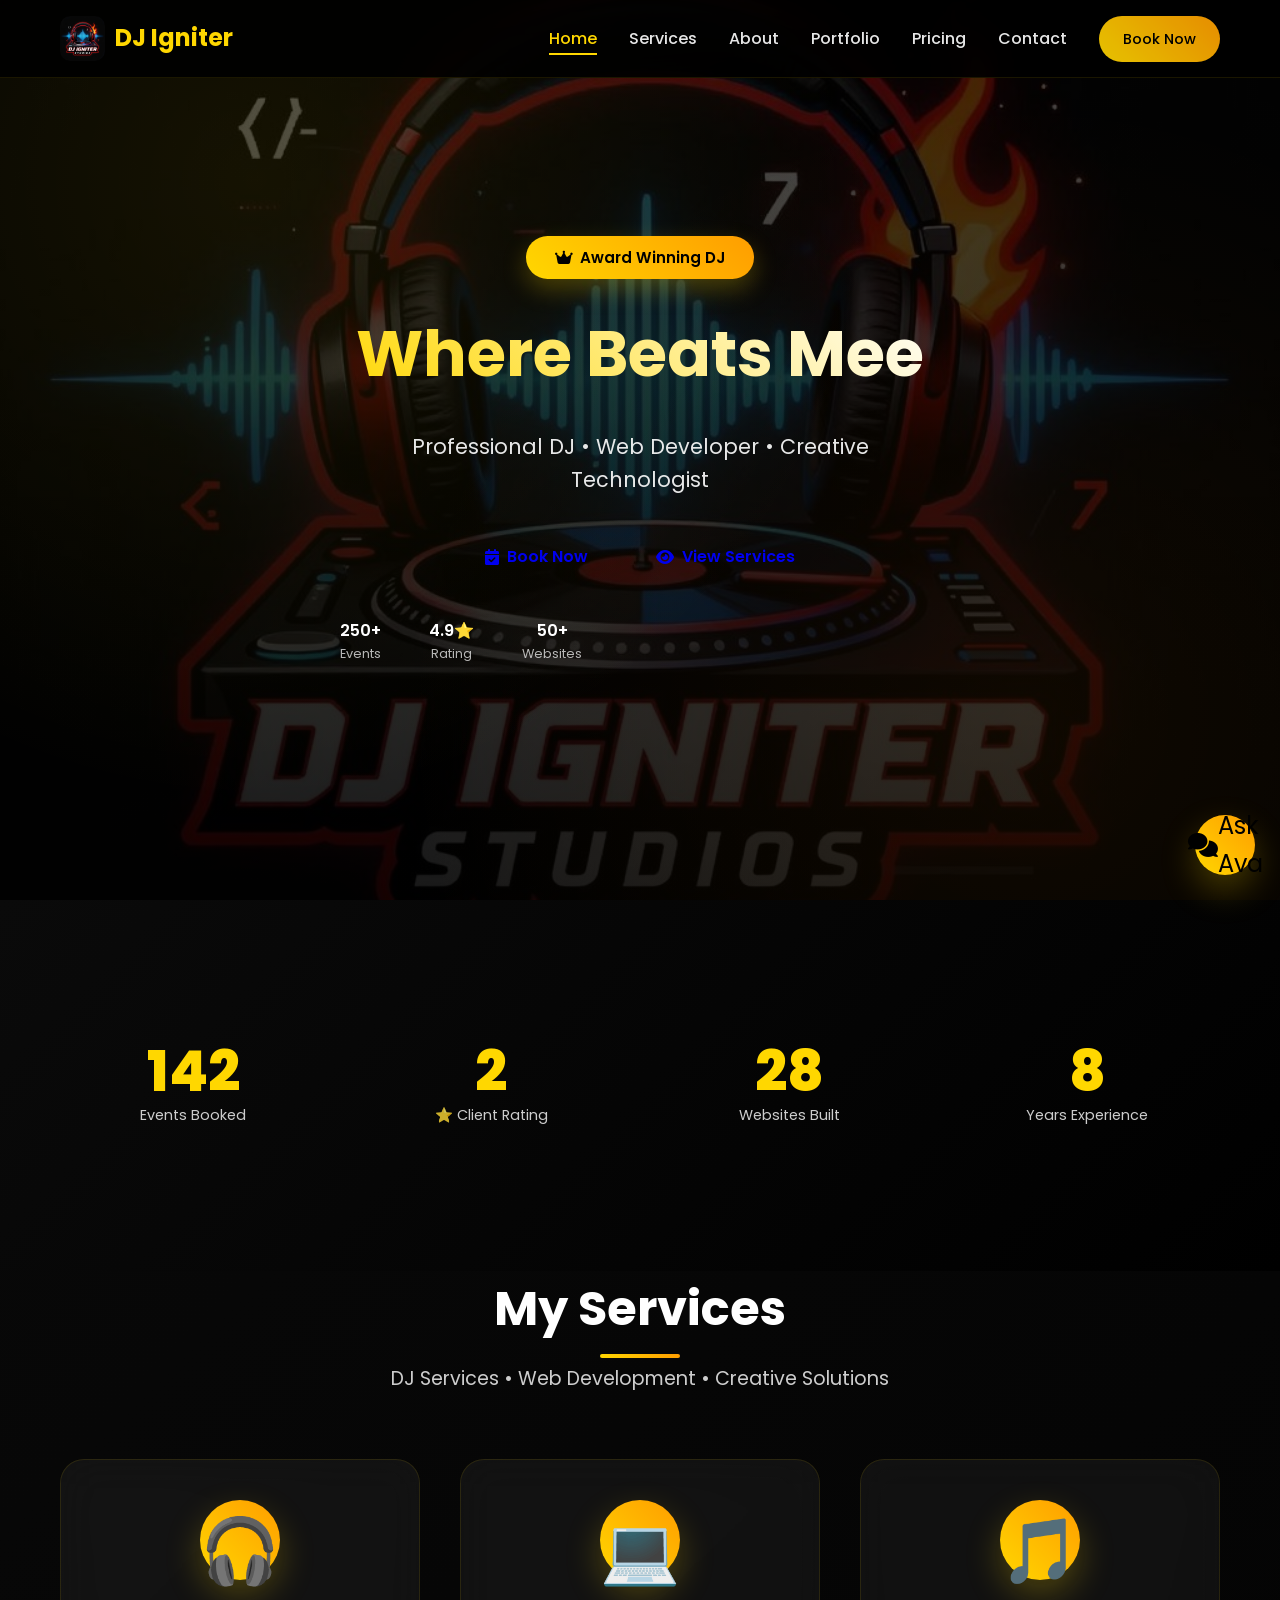
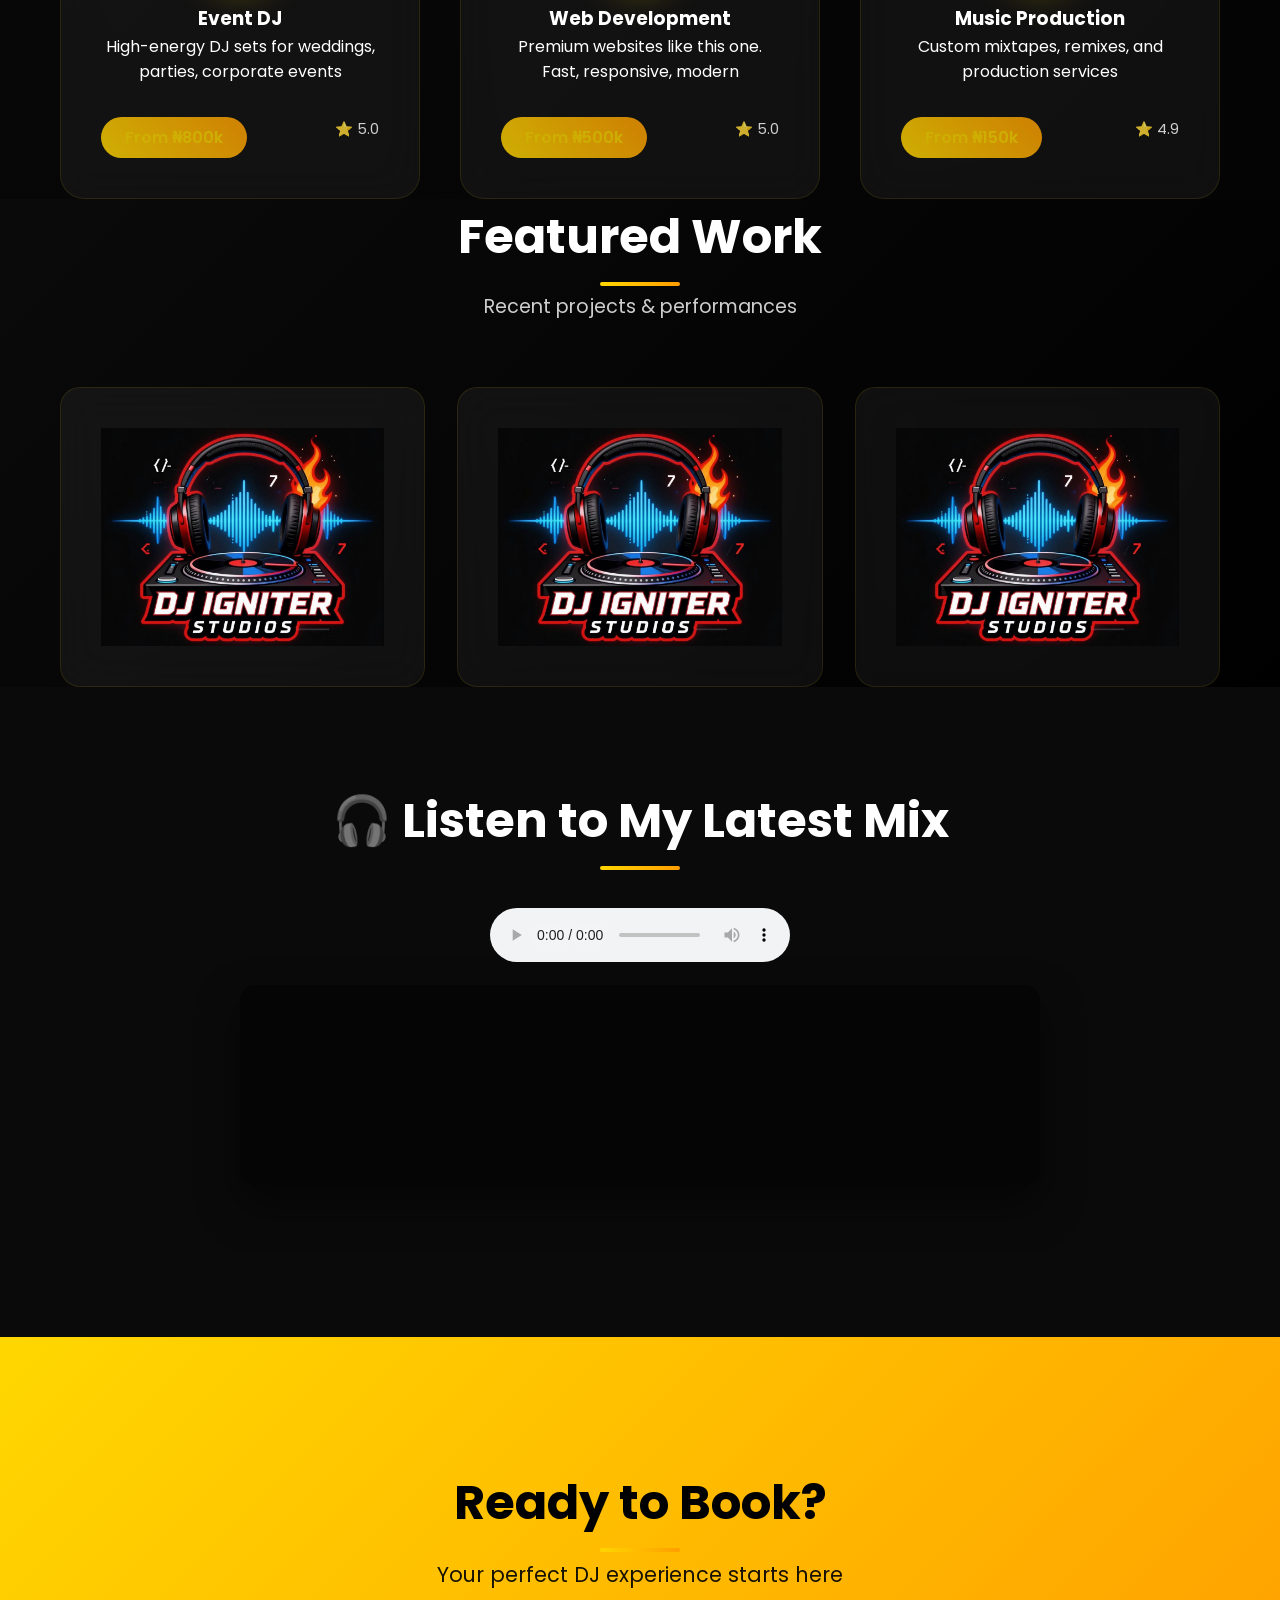
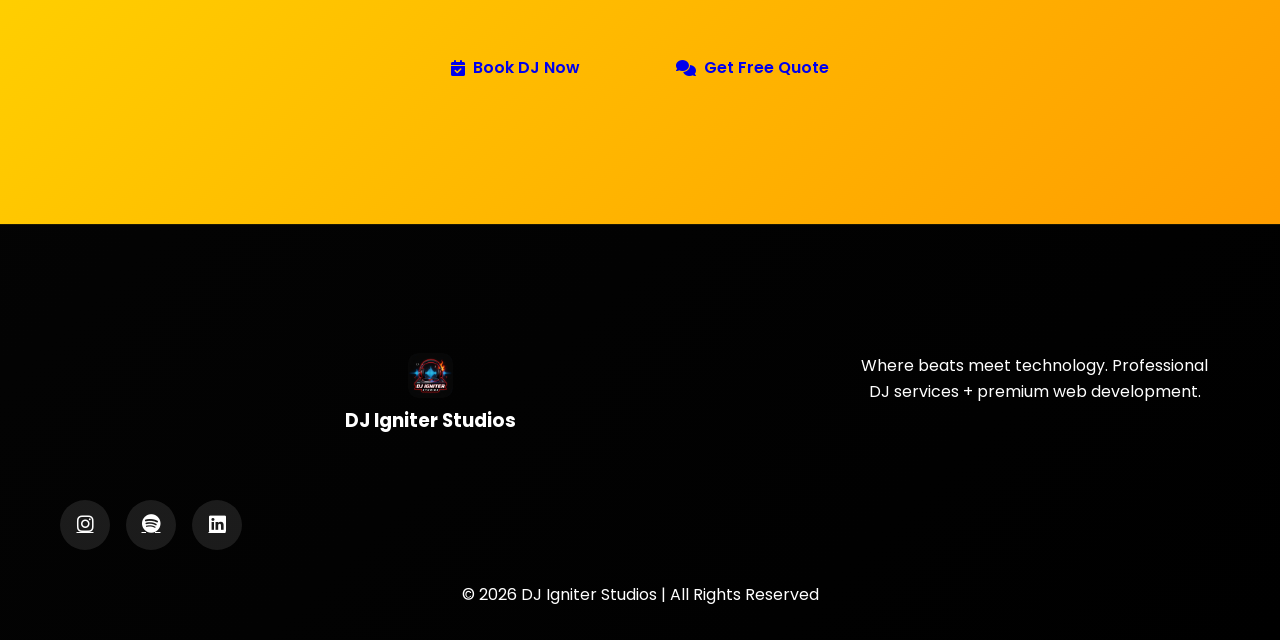
==== commit 242f0aeb: "Fix HTML encoding issues in index.html" ====
--- a/index.html
+++ b/index.html
@@ -185,7 +185,7 @@
                 <audio id="audioPlayer" controls preload="metadata">
                     <source src="https://www.soundjay.com/misc/sounds/bell-ringing-05.wav" type="audio/mpeg">
                     <!-- Replace with your real mix file -->
-                    <source src="igniter-mix (1).mp3" type="audio/mpeg">
+                    <source src="igniter-mix(1).mp3" type="audio/mpeg">
                     Your browser doesn't support audio.
                 </audio>
                 <canvas id="visualizer" width="800" height="200"></canvas>
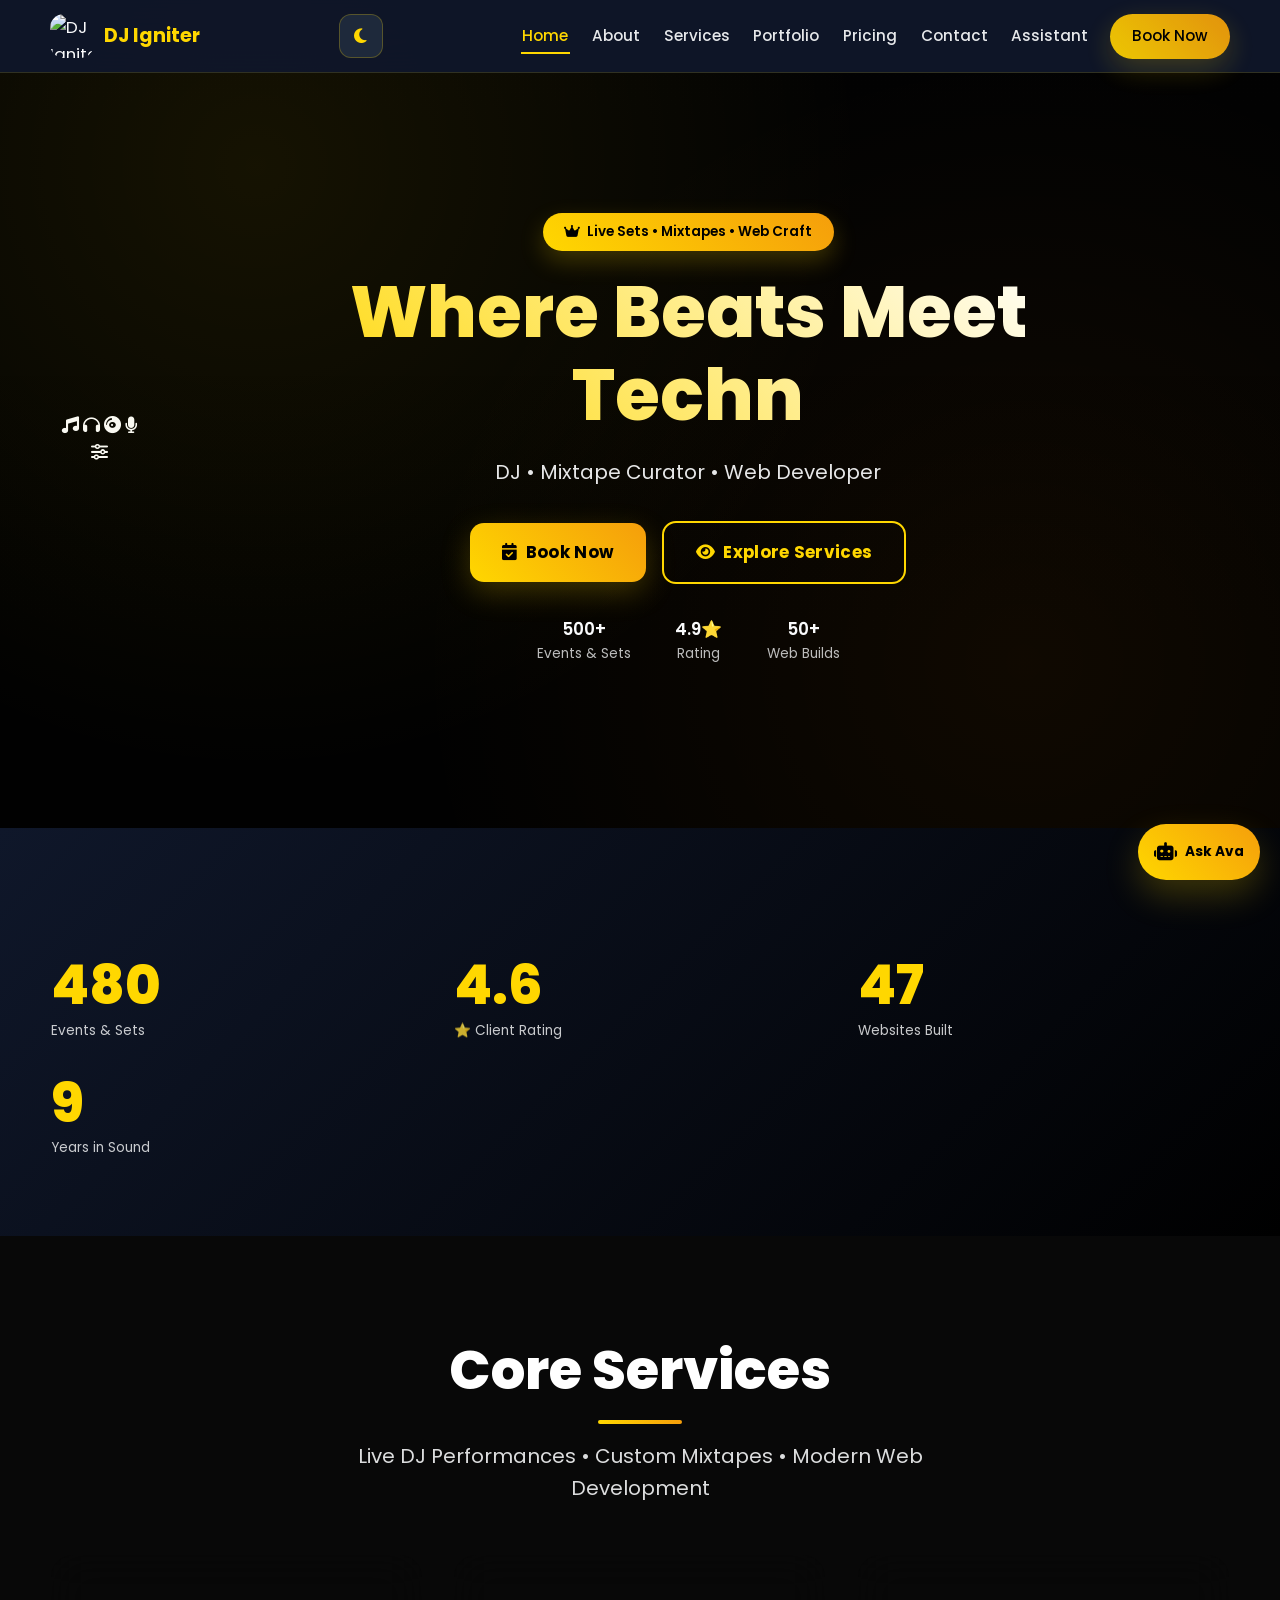
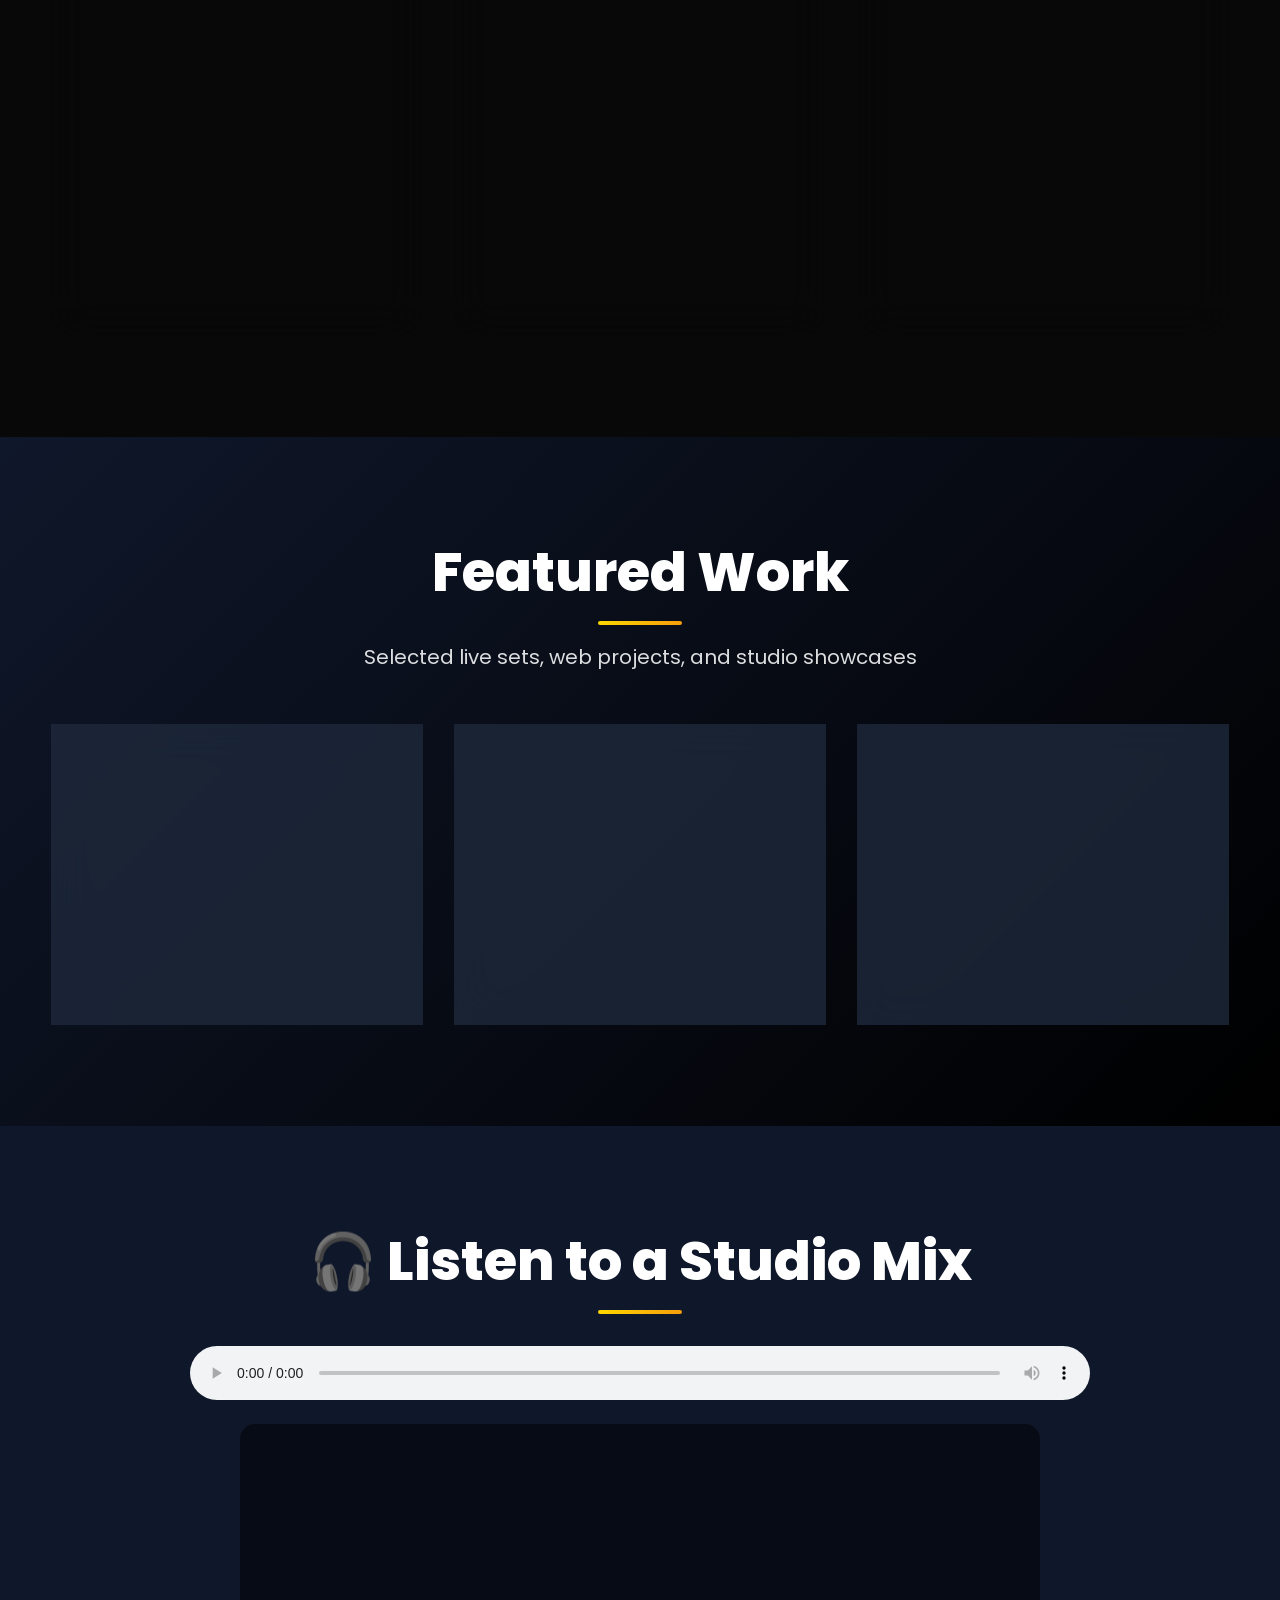
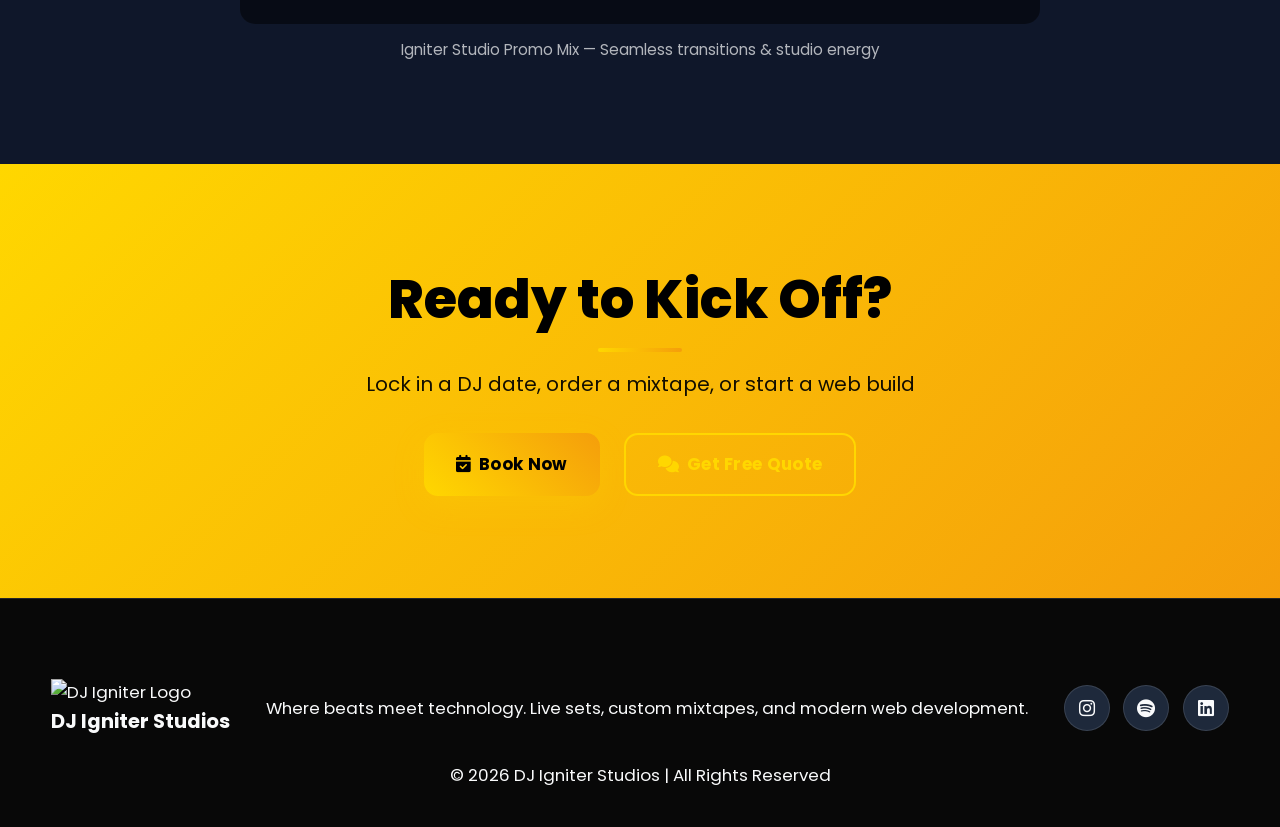
==== commit 83ad83f8: "Revise index.html for content and structure improvements Updated the index.html file to enhance the " ====
--- a/index.html
+++ b/index.html
@@ -5,20 +5,25 @@
     <title>DJ Igniter Studios | Where Beats Meet Technology</title>
     <meta charset="UTF-8">
     <meta name="viewport" content="width=device-width, initial-scale=1.0">
-    <meta name="description" content="DJ Igniter - Professional DJ Services + Web Development | Book Now">
-
+    <meta name="description" content="DJ Igniter Studios - Live DJ sets, custom mixtapes, and modern web development">
+
+    <link rel="preconnect" href="https://fonts.googleapis.com">
+    <link rel="preconnect" href="https://fonts.gstatic.com" crossorigin>
     <link rel="stylesheet" href="style.css">
     <link href="https://fonts.googleapis.com/css2?family=Poppins:wght@300;400;500;600;700;800&display=swap"
         rel="stylesheet">
-    <link rel="stylesheet" href="https://cdnjs.cloudflare.com/ajax/libs/font-awesome/6.4.0/css/all.min.css">
-    <link rel="icon" href="logo.jpg">
+    <link rel="stylesheet" href="https://cdnjs.cloudflare.com/ajax/libs/font-awesome/6.4.0/css/all.min.css"
+        referrerpolicy="no-referrer">
+    <link rel="icon" href="images/logo.jpg">
 </head>
 
 <body>
+    <div id="readingProgress"></div>
+
     <!-- ================= PRELOADER ================= -->
     <div id="loader">
         <div class="loader-content">
-            <img src="logo.jpg" alt="DJ Igniter" class="loader-logo">
+            <img src="images/placeholder.webp" data-src="images/logo.jpg" alt="DJ Igniter Logo">
             <h1>DJ IGNITER</h1>
             <div class="loader-bar">
                 <div class="loader-progress"></div>
@@ -30,111 +35,156 @@
     <header class="nav" id="navbar">
         <div class="nav-container">
             <div class="nav-logo">
-                <img src="logo.jpg" alt="DJ Igniter Logo" class="logo-img">
+                <img src="images/placeholder.webp" data-src="images/logo.jpg" alt="DJ Igniter Logo" class="logo-img">
                 <h2>DJ Igniter</h2>
             </div>
-            <nav>
+
+            <button type="button" id="themeToggle" class="theme-toggle" aria-label="Toggle Theme">
+                <i class="fas fa-moon" aria-hidden="true"></i>
+            </button>
+
+            <nav aria-label="Primary Navigation">
                 <ul class="nav-links">
-                    <li><a href="#home" class="active">Home</a></li>
-                    <li><a href="#services">Services</a></li>
+                    <li><a href="#home" class="active" aria-current="page">Home</a></li>
                     <li><a href="about.html">About</a></li>
+                    <li><a href="services.html">Services</a></li>
                     <li><a href="portfolio.html">Portfolio</a></li>
                     <li><a href="pricing.html">Pricing</a></li>
                     <li><a href="contact.html">Contact</a></li>
+                    <li><a href="assistant.html">Assistant</a></li>
                     <li><a href="booking.html" class="cta-nav btn-primary">Book Now</a></li>
                 </ul>
             </nav>
-            <button class="mobile-menu-toggle" id="mobileToggle"><i class="fas fa-bars"></i></button>
+
+            <button type="button" class="mobile-menu-toggle" id="mobileToggle" aria-label="Toggle navigation menu"
+                aria-expanded="false">
+                <i class="fas fa-bars" aria-hidden="true"></i>
+            </button>
         </div>
     </header>
 
     <!-- ================= HERO SECTION ================= -->
     <section id="home" class="hero fade">
-        <div class="hero-bg"></div>
-        <div class="container">
-            <div class="hero-content">
+        <div class="floating-icons" aria-hidden="true">
+            <i class="fas fa-music"></i>
+            <i class="fas fa-headphones"></i>
+            <i class="fas fa-compact-disc"></i>
+            <i class="fas fa-microphone"></i>
+            <i class="fas fa-sliders-h"></i>
+        </div>
+        <div class="hero-bg" aria-hidden="true"></div>
+        <div class="container">
+            <div class="glow-orbs" aria-hidden="true">
+                <span></span>
+                <span></span>
+                <span></span>
+            </div>
+            <div class="hero-content reveal">
                 <div class="hero-badge">
-                    <i class="fas fa-crown"></i> Award Winning DJ
-                </div>
-                <h1 id="typingText"></h1>
+                    <i class="fas fa-crown" aria-hidden="true"></i> Live Sets • Mixtapes • Web Craft
+                </div>
+                <div class="vinyl-record" aria-hidden="true">
+                    <div class="vinyl-center"></div>
+                </div>
+                <div class="sound-wave" aria-hidden="true">
+                    <span></span>
+                    <span></span>
+                    <span></span>
+                </div>
+                <h1 id="typingText">Where Beats Meet Technology</h1>
                 <p class="hero-subtitle">
-                    Professional DJ • Web Developer • Creative Technologist
+                    DJ • Mixtape Curator • Web Developer
                 </p>
                 <div class="hero-buttons">
                     <a href="booking.html" class="btn btn-primary btn-large">
-                        <i class="fas fa-calendar-check"></i> Book Now
+                        <i class="fas fa-calendar-check" aria-hidden="true"></i> Book Now
                     </a>
                     <a href="#services" class="btn btn-secondary btn-large">
-                        <i class="fas fa-eye"></i> View Services
+                        <i class="fas fa-eye" aria-hidden="true"></i> Explore Services
                     </a>
                 </div>
                 <div class="hero-stats">
-                    <span>250+ <small>Events</small></span>
-                    <span>4.9⭐ <small>Rating</small></span>
-                    <span>50+ <small>Websites</small></span>
-                </div>
-            </div>
-        </div>
-    </section>
+                    <span>500+ <small>Events &amp; Sets</small></span>
+                    <span>4.9<span aria-hidden="true">⭐</span> <small>Rating</small></span>
+                    <span>50+ <small>Web Builds</small></span>
+                </div>
+            </div>
+            <div class="scroll-indicator" aria-hidden="true">
+                <span></span>
+            </div>
+        </div>
+        <div id="searchMount"></div>
+    </section>
+
+    <div class="equalizer" aria-hidden="true">
+        <span></span>
+        <span></span>
+        <span></span>
+        <span></span>
+        <span></span>
+        <span></span>
+        <span></span>
+        <span></span>
+    </div>
 
     <!-- ================= STATS SECTION ================= -->
     <section class="stats-section fade">
         <div class="container">
             <div class="stats-grid">
                 <div class="stat-item">
-                    <div class="stat-number" data-target="250">0</div>
-                    <div class="stat-label">Events Booked</div>
+                    <div class="stat-number" data-target="500">500+</div>
+                    <div class="stat-label">Events &amp; Sets</div>
                 </div>
                 <div class="stat-item">
-                    <div class="stat-number" data-target="4.9">0</div>
-                    <div class="stat-label">⭐ Client Rating</div>
+                    <div class="stat-number" data-target="4.9">4.9</div>
+                    <div class="stat-label"><span aria-hidden="true">⭐</span> Client Rating</div>
                 </div>
                 <div class="stat-item">
-                    <div class="stat-number" data-target="50">0</div>
+                    <div class="stat-number" data-target="50">50+</div>
                     <div class="stat-label">Websites Built</div>
                 </div>
                 <div class="stat-item">
-                    <div class="stat-number" data-target="15">0</div>
-                    <div class="stat-label">Years Experience</div>
+                    <div class="stat-number" data-target="10">10+</div>
+                    <div class="stat-label">Years in Sound</div>
                 </div>
             </div>
         </div>
     </section>
 
     <!-- ================= SERVICES SECTION ================= -->
-    <section id="services" class="section-padding fade">
+    <section id="services" class="section-padding reveal fade">
         <div class="container">
             <div class="section-header">
-                <h2 class="section-title">My Services</h2>
-                <p class="section-subtitle">DJ Services • Web Development • Creative Solutions</p>
+                <h2 class="section-title">Core Services</h2>
+                <p class="section-subtitle">Live DJ Performances • Custom Mixtapes • Modern Web Development</p>
             </div>
 
             <div class="services-grid">
                 <a href="event-dj.html" class="service-card card">
-                    <div class="service-icon">🎧</div>
+                    <div class="service-icon" aria-hidden="true">🎧</div>
                     <h3>Event DJ</h3>
-                    <p>High-energy DJ sets for weddings, parties, corporate events</p>
+                    <p>High-energy sets for weddings, parties, corporate events, and nightlife</p>
                     <div class="service-meta">
                         <span class="service-price">From ₦800k</span>
-                        <span class="service-rating">⭐ 5.0</span>
+                        <span class="service-rating"><span aria-hidden="true">⭐</span> 5.0</span>
                     </div>
                 </a>
                 <a href="programming.html" class="service-card card">
-                    <div class="service-icon">💻</div>
+                    <div class="service-icon" aria-hidden="true">💻</div>
                     <h3>Web Development</h3>
-                    <p>Premium websites like this one. Fast, responsive, modern</p>
+                    <p>Fast, responsive websites and interactive frontends built to convert</p>
                     <div class="service-meta">
-                        <span class="service-price">From ₦500k</span>
-                        <span class="service-rating">⭐ 5.0</span>
+                        <span class="service-price">From ₦300k</span>
+                        <span class="service-rating"><span aria-hidden="true">⭐</span> 5.0</span>
                     </div>
                 </a>
                 <a href="mixtape.html" class="service-card card">
-                    <div class="service-icon">🎵</div>
-                    <h3>Music Production</h3>
-                    <p>Custom mixtapes, remixes, and production services</p>
+                    <div class="service-icon" aria-hidden="true">🎵</div>
+                    <h3>Custom Mixtapes</h3>
+                    <p>Curated blends across Afrobeats, street-pop, Amapiano, hip-hop, and party hits</p>
                     <div class="service-meta">
                         <span class="service-price">From ₦150k</span>
-                        <span class="service-rating">⭐ 4.9</span>
+                        <span class="service-rating"><span aria-hidden="true">⭐</span> 4.9</span>
                     </div>
                 </a>
             </div>
@@ -146,29 +196,32 @@
         <div class="container">
             <div class="section-header">
                 <h2 class="section-title">Featured Work</h2>
-                <p class="section-subtitle">Recent projects & performances</p>
+                <p class="section-subtitle">Selected live sets, web projects, and studio showcases</p>
             </div>
 
             <div class="portfolio-grid">
                 <div class="portfolio-item card">
-                    <img src="logo.jpg" alt="Wedding DJ" style="object-fit: cover;">
+                    <img src="images/placeholder.webp" data-src="images/portfolio1.png" alt="Wedding DJ Set"
+                        style="object-fit: cover;">
                     <div class="portfolio-overlay">
                         <h3>Wedding DJ Set</h3>
-                        <p>Lagos Wedding 2024</p>
+                        <p>Reception &amp; Dancefloor Energy</p>
                     </div>
                 </div>
                 <div class="portfolio-item card">
-                    <img src="logo.jpg" alt="Website" style="object-fit: cover;">
+                    <img src="images/placeholder.webp" data-src="images/logo.jpg" alt="Website Design"
+                        style="object-fit: cover;">
                     <div class="portfolio-overlay">
-                        <h3>SAAS Website</h3>
-                        <p>Premium Design System</p>
+                        <h3>Web &amp; UI Builds</h3>
+                        <p>Responsive Design Systems</p>
                     </div>
                 </div>
                 <div class="portfolio-item card">
-                    <img src="logo.jpg" alt="Club DJ" style="object-fit: cover;">
+                    <img src="images/placeholder.webp" data-src="images/portfolio3.jpg" alt="Club Night"
+                        style="object-fit: cover;">
                     <div class="portfolio-overlay">
-                        <h3>Club Night</h3>
-                        <p>Abuja Nightlife 2024</p>
+                        <h3>Club &amp; Campus Nights</h3>
+                        <p>High-Tempo Crowd Sets</p>
                     </div>
                 </div>
             </div>
@@ -179,17 +232,17 @@
     <section class="audio-section fade">
         <div class="container">
             <div class="section-header">
-                <h2 class="section-title">🎧 Listen to My Latest Mix</h2>
+                <h2 class="section-title"><span aria-hidden="true">🎧</span> Listen to a Studio Mix</h2>
             </div>
             <div class="audio-player-container">
                 <audio id="audioPlayer" controls preload="metadata">
-                    <source src="https://www.soundjay.com/misc/sounds/bell-ringing-05.wav" type="audio/mpeg">
-                    <!-- Replace with your real mix file -->
-                    <source src="igniter-mix(1).mp3" type="audio/mpeg">
-                    Your browser doesn't support audio.
+                    <source src="igniter-mix.mp3" type="audio/mpeg">
+                    Your browser doesn't support HTML5 audio.
                 </audio>
-                <canvas id="visualizer" width="800" height="200"></canvas>
-                <p style="opacity: 0.6; margin-top: 1rem;"></p>
+                <canvas id="visualizer" width="800" height="200" aria-label="Audio frequency visualizer"></canvas>
+                <p style="opacity: 0.7; margin-top: 0.85rem; font-size: var(--font-sm);">
+                    Igniter Studio Promo Mix — Seamless transitions &amp; studio energy
+                </p>
             </div>
         </div>
     </section>
@@ -198,14 +251,14 @@
     <section class="cta-section fade">
         <div class="container">
             <div class="cta-content">
-                <h2 class="section-title">Ready to Book?</h2>
-                <p class="hero-subtitle">Your perfect DJ experience starts here</p>
+                <h2 class="section-title">Ready to Kick Off?</h2>
+                <p class="hero-subtitle">Lock in a DJ date, order a mixtape, or start a web build</p>
                 <div class="cta-buttons">
                     <a href="booking.html" class="btn btn-primary btn-large">
-                        <i class="fas fa-calendar-check"></i> Book DJ Now
+                        <i class="fas fa-calendar-check" aria-hidden="true"></i> Book Now
                     </a>
                     <a href="contact.html" class="btn btn-secondary btn-large">
-                        <i class="fas fa-comments"></i> Get Free Quote
+                        <i class="fas fa-comments" aria-hidden="true"></i> Get Free Quote
                     </a>
                 </div>
             </div>
@@ -217,14 +270,17 @@
         <div class="container">
             <div class="footer-content">
                 <div class="footer-logo">
-                    <img src="logo.jpg" alt="DJ Igniter" class="logo-img">
+                    <img src="images/placeholder.webp" data-src="images/logo.jpg" alt="DJ Igniter Logo" width="100">
                     <h3>DJ Igniter Studios</h3>
                 </div>
-                <p>Where beats meet technology. Professional DJ services + premium web development.</p>
+                <p>Where beats meet technology. Live sets, custom mixtapes, and modern web development.</p>
                 <div class="social-links">
-                    <a href="#" aria-label="Instagram"><i class="fab fa-instagram"></i></a>
-                    <a href="#" aria-label="Spotify"><i class="fab fa-spotify"></i></a>
-                    <a href="#" aria-label="LinkedIn"><i class="fab fa-linkedin"></i></a>
+                    <a href="https://instagram.com" target="_blank" rel="noopener noreferrer" aria-label="Instagram"><i
+                            class="fab fa-instagram" aria-hidden="true"></i></a>
+                    <a href="https://open.spotify.com" target="_blank" rel="noopener noreferrer" aria-label="Spotify"><i
+                            class="fab fa-spotify" aria-hidden="true"></i></a>
+                    <a href="https://linkedin.com" target="_blank" rel="noopener noreferrer" aria-label="LinkedIn"><i
+                            class="fab fa-linkedin" aria-hidden="true"></i></a>
                 </div>
             </div>
             <div class="footer-bottom">
@@ -233,175 +289,40 @@
         </div>
     </footer>
 
+    <!-- ================= BACK TO TOP ================= -->
+    <button type="button" id="backToTop" class="back-to-top" aria-label="Back to top">
+        <i class="fas fa-chevron-up" aria-hidden="true"></i>
+    </button>
+
     <!-- ================= FLOATING CHAT ================= -->
-    <div class="float" id="chatToggle">
-        <i class="fas fa-comments"></i>
+    <button type="button" class="float" id="chatToggle" aria-label="Ask Ava assistant">
+        <i class="fas fa-robot" aria-hidden="true"></i>
         <span class="float-label">Ask Ava</span>
-    </div>
+    </button>
 
     <!-- AUDIO -->
     <audio id="clickSound" preload="auto">
         <source src="click.mp3" type="audio/mpeg">
     </audio>
 
+    <script src="js/utils.js"></script>
+    <script src="js/notifications.js"></script>
+    <script src="js/animations.js"></script>
+    <script src="js/config.js"></script>
+    <script src="js/app.js"></script>
+    <script src="js/navigation.js"></script>
+    <script src="js/search.js"></script>
+    <script src="js/command-palette.js"></script>
+    <script src="js/studio-fallbacks.js"></script>
     <script src="script.js"></script>
+    <script src="js/visualizer.js"></script>
     <script>
-        // ================= BULLETPROOF HOMEPAGE SCRIPT =================
-        (function () {
-            'use strict';
-
-            // Preloader
-            let loadTimeout;
-            function hideLoader() {
-                const loader = document.getElementById('loader');
-                if (loader) {
-                    loader.style.opacity = '0';
-                    setTimeout(() => {
-                        loader.style.display = 'none';
-                        document.body.classList.add('loaded');
-                    }, 500);
-                }
+        document.addEventListener("DOMContentLoaded", function () {
+            const typingEl = document.getElementById("typingText");
+            if (typingEl && !typingEl.textContent.trim()) {
+                typingEl.textContent = "Where Beats Meet Technology";
             }
-
-            window.addEventListener('load', () => {
-                clearTimeout(loadTimeout);
-                hideLoader();
-            });
-
-            loadTimeout = setTimeout(hideLoader, 4000);
-
-            // Typing effect - FIXED
-            const texts = ['Where Beats Meet Technology', 'DJ • Developer • Creator', 'High-Energy Performances'];
-            let textIndex = 0;
-            let charIndex = 0;
-            const typingElement = document.getElementById('typingText');
-
-            function typeWriter() {
-                if (!typingElement) return;
-
-                if (charIndex < texts[textIndex].length) {
-                    typingElement.textContent += texts[textIndex].charAt(charIndex);
-                    charIndex++;
-                    setTimeout(typeWriter, 80);
-                } else {
-                    setTimeout(() => {
-                        charIndex = 0;
-                        typingElement.textContent = '';
-                        textIndex = (textIndex + 1) % texts.length;
-                        typeWriter();
-                    }, 2500);
-                }
-            }
-
-            setTimeout(typeWriter, 1000);
-
-            // Navbar scroll effect
-            window.addEventListener('scroll', () => {
-                const navbar = document.getElementById('navbar');
-                if (navbar) navbar.classList.toggle('scrolled', window.scrollY > 50);
-            });
-
-            // Smooth scrolling
-            document.querySelectorAll('a[href^="#"]').forEach(anchor => {
-                anchor.addEventListener('click', function (e) {
-                    e.preventDefault();
-                    const target = document.querySelector(this.getAttribute('href'));
-                    if (target) {
-                        target.scrollIntoView({
-                            behavior: 'smooth',
-                            block: 'start'
-                        });
-                    }
-                });
-            });
-
-            // Mobile menu
-            document.getElementById('mobileToggle')?.addEventListener('click', () => {
-                document.querySelector('.nav-links')?.classList.toggle('active');
-            });
-
-            // Counter animation
-            function animateCounters() {
-                const counters = document.querySelectorAll('.stat-number[data-target]');
-                counters.forEach(counter => {
-                    const target = parseFloat(counter.getAttribute('data-target'));
-                    const increment = target / 100;
-                    let current = 0;
-                    const timer = setInterval(() => {
-                        current += increment;
-                        if (current >= target) {
-                            counter.textContent = target + (target === 4.9 ? '⭐' : '');
-                            clearInterval(timer);
-                        } else {
-                            counter.textContent = Math.floor(current) + (target === 4.9 ? '' : '+');
-                        }
-                    }, 25);
-                });
-            }
-
-            // Intersection Observer
-            const observer = new IntersectionObserver((entries) => {
-                entries.forEach(entry => {
-                    if (entry.isIntersecting) {
-                        entry.target.classList.add('show');
-                        if (entry.target.classList.contains('stats-section')) {
-                            animateCounters();
-                        }
-                    }
-                });
-            }, { threshold: 0.1, rootMargin: '0px 0px -50px 0px' });
-
-            document.querySelectorAll('.fade').forEach(el => observer.observe(el));
-
-            // Audio visualizer
-            const audio = document.getElementById('audioPlayer');
-            const canvas = document.getElementById('visualizer');
-            if (audio && canvas) {
-                const ctx = canvas.getContext('2d');
-                let audioContext, analyser, dataArray;
-
-                audio.addEventListener('play', function () {
-                    if (!audioContext) {
-                        audioContext = new (window.AudioContext || window.webkitAudioContext)();
-                        analyser = audioContext.createAnalyser();
-                        const source = audioContext.createMediaElementSource(audio);
-                        source.connect(analyser);
-                        analyser.connect(audioContext.destination);
-                        analyser.fftSize = 256;
-                        dataArray = new Uint8Array(analyser.frequencyBinCount);
-                    }
-                    drawVisualizer();
-                });
-
-                function drawVisualizer() {
-                    requestAnimationFrame(drawVisualizer);
-                    if (!analyser || !dataArray) return;
-
-                    analyser.getByteFrequencyData(dataArray);
-                    ctx.fillStyle = 'rgba(15, 15, 15, 0.1)';
-                    ctx.fillRect(0, 0, canvas.width, canvas.height);
-
-                    const barWidth = (canvas.width / dataArray.length) * 2.5;
-                    let x = 0;
-                    for (let i = 0; i < dataArray.length; i++) {
-                        const barHeight = (dataArray[i] / 255) * canvas.height;
-                        const hue = i / dataArray.length * 360;
-                        ctx.fillStyle = `hsl(${hue}, 70%, 60%)`;
-                        ctx.fillRect(x, canvas.height - barHeight, barWidth, barHeight);
-                        x += barWidth + 1;
-                    }
-                }
-            }
-
-            // Click sounds
-            document.addEventListener('click', (e) => {
-                if (e.target.closest('a, button, .btn')) {
-                    const audio = document.getElementById('clickSound');
-                    audio?.play().catch(() => { });
-                }
-            });
-
-        })();
+        });
     </script>
 </body>
 
--- a/style.css
+++ b/style.css
@@ -1,102 +1,272 @@
 /* =========================
-   SAAS PREMIUM DESIGN SYSTEM v2.0
-   CLEANED & OPTIMIZED
+   SAAS PREMIUM DESIGN SYSTEM v2.1
+   CLEANED, RESPONSIVE & OPTIMIZED
 ========================= */
-
 * {
     margin: 0;
     padding: 0;
     box-sizing: border-box;
 }
 
+[hidden] {
+    display: none !important;
+}
+
 :root {
-    --primary-gold: #ffd700;
-    --gold-dark: #ff9d00;
-    --black: #000;
-    --dark: #0a0a0a;
-    --gray: #333;
-    --white: #fff;
-    --shadow-gold: rgba(255, 215, 0, 0.25);
-    --shadow-dark: rgba(0, 0, 0, 0.5);
-    --blur-bg: rgba(255, 255, 255, 0.05);
-    --glass-bg: rgba(255, 255, 255, 0.08);
+    /* ================= BRAND COLORS ================= */
+    --primary-gold: #FFD700;
+    --gold-dark: #F59E0B;
+    --black: #000000;
+    --dark: #0F172A;
+
+    /* ================= BACKGROUNDS ================= */
+    --bg-color: #080808;
+    --bg-secondary: #111827;
+    --bg-card: #1E293B;
+    --blur-bg: rgba(30, 41, 59, 0.82);
+
+    /* ================= TEXT ================= */
+    --text-primary: #F9FAFB;
+    --text-secondary: #E5E7EB;
+    --text-muted: #CBD5E1;
+    --heading-color: #FFFFFF;
+    --card-text: #E2E8F0;
+    --link-color: #FFD700;
+
+    /* ================= BORDERS ================= */
+    --border-color: rgba(255, 255, 255, 0.12);
+
+    /* ================= SHADOWS ================= */
+    --shadow-gold: rgba(255, 215, 0, 0.22);
+    --shadow-dark: rgba(0, 0, 0, 0.45);
+    --shadow-heavy: 0 25px 60px rgba(0, 0, 0, 0.45);
+
+    /* ================= STATUS ================= */
+    --success: #22C55E;
+    --error: #EF4444;
+
+    /* ================= TRANSITIONS ================= */
+    --transition: all 0.3s ease;
+
+    /* ================= SPACING ================= */
+    --space-xs: 8px;
+    --space-sm: 12px;
+    --space-md: 20px;
+    --space-lg: 32px;
+    --space-xl: 48px;
+    --space-2xl: 72px;
+    --section-padding: clamp(64px, 8vw, 110px);
+    --container-width: 1280px;
+
+    /* ================= TYPOGRAPHY ================= */
+    --font-xs: clamp(0.75rem, 0.2vw + 0.7rem, 0.85rem);
+    --font-sm: clamp(0.875rem, 0.25vw + 0.82rem, 0.95rem);
+    --font-base: clamp(0.95rem, 0.3vw + 0.88rem, 1.05rem);
+    --font-lg: clamp(1.05rem, 0.45vw + 0.95rem, 1.25rem);
+    --font-xl: clamp(1.25rem, 0.8vw + 1.05rem, 1.65rem);
+    --font-2xl: clamp(1.65rem, 1.8vw + 1.2rem, 2.4rem);
+    --font-3xl: clamp(2rem, 3vw + 1.3rem, 3.4rem);
+    --font-4xl: clamp(2.35rem, 4.2vw + 1.4rem, 4.5rem);
+}
+
+body.light-mode {
+    --bg-color: #FAFAFA;
+    --bg-secondary: #F1F5F9;
+    --bg-card: #FFFFFF;
+    --blur-bg: rgba(255, 255, 255, 0.92);
+    --text-primary: #111827;
+    --text-secondary: #334155;
+    --text-muted: #475569;
+    --heading-color: #0F172A;
+    --card-text: #334155;
+    --link-color: #92400E;
+    --border-color: rgba(15, 23, 42, 0.12);
 }
 
 html {
     scroll-behavior: smooth;
+    scroll-padding-top: 88px;
+    max-width: 100%;
+    overflow-x: clip;
 }
 
 body {
     font-family: 'Poppins', sans-serif;
-    background: linear-gradient(135deg, var(--dark) 0%, var(--black) 100%);
-    color: var(--white);
+    font-size: var(--font-base);
+    background: var(--bg-color);
+    color: var(--text-primary);
     line-height: 1.6;
-    overflow-x: hidden;
+    overflow-x: clip;
+    max-width: 100%;
+    transition: background-color 0.3s ease, color 0.3s ease;
+}
+
+img,
+svg,
+video,
+canvas {
+    max-width: 100%;
+}
+
+.sr-only {
+    position: absolute;
+    width: 1px;
+    height: 1px;
+    padding: 0;
+    margin: -1px;
+    overflow: hidden;
+    clip: rect(0, 0, 0, 0);
+    white-space: nowrap;
+    border: 0;
+}
+
+.breadcrumb {
+    padding: 0.65rem min(4%, var(--container-width));
+    font-size: var(--font-xs);
+    color: var(--text-muted);
+    display: flex;
+    flex-wrap: wrap;
+    gap: 0.4rem;
+    align-items: center;
+}
+
+.breadcrumb a {
+    color: var(--link-color);
+    text-decoration: none;
+}
+
+.breadcrumb a:hover {
+    text-decoration: underline;
 }
 
 /* =========================
-   NAVIGATION - FIXED
+   NAVIGATION - RESPONSIVE
 ========================= */
 .nav {
     position: fixed;
     top: 0;
+    left: 0;
     width: 100%;
-    background: rgba(0, 0, 0, 0.9);
+    background: rgba(15, 23, 42, 0.94);
     backdrop-filter: blur(20px);
     -webkit-backdrop-filter: blur(20px);
     z-index: 1000;
-    padding: 1rem 0;
-    border-bottom: 1px solid rgba(255, 215, 0, 0.1);
+    padding: 0.85rem 0;
+    border-bottom: 1px solid rgba(255, 215, 0, 0.14);
     transition: all 0.3s ease;
 }
 
+body.light-mode .nav {
+    background: rgba(255, 255, 255, 0.94);
+    border-bottom: 1px solid rgba(15, 23, 42, 0.1);
+}
+
 .nav.scrolled {
-    background: rgba(0, 0, 0, 0.95);
-    padding: 0.8rem 0;
+    background: rgba(0, 0, 0, 0.97);
+    padding: 0.7rem 0;
     box-shadow: 0 2px 20px var(--shadow-gold);
 }
 
+body.light-mode .nav.scrolled {
+    background: rgba(255, 255, 255, 0.98);
+    box-shadow: 0 4px 20px rgba(15, 23, 42, 0.08);
+}
+
 .nav-container {
-    max-width: 1200px;
+    width: min(94%, var(--container-width));
     margin: 0 auto;
-    padding: 0 20px;
+    padding: 0 12px;
     display: flex;
     justify-content: space-between;
     align-items: center;
+    gap: 0.75rem;
 }
 
 .nav-logo {
     display: flex;
     align-items: center;
     gap: 10px;
+    min-width: 0;
+    flex-shrink: 0;
 }
 
 .nav-logo h2 {
     color: var(--primary-gold);
-    font-size: 1.5rem;
+    font-size: clamp(1.15rem, 1.5vw, 1.5rem);
     font-weight: 700;
+    white-space: nowrap;
+}
+
+body.light-mode .nav-logo h2 {
+    color: #B45309;
 }
 
 .logo-img {
-    width: 45px;
-    height: 45px;
+    width: 44px;
+    height: 44px;
     object-fit: cover;
-    border-radius: 10px;
+    border-radius: 14px;
+    display: block;
+    flex-shrink: 0;
+}
+
+.nav-controls {
+    display: flex;
+    align-items: center;
+    gap: 0.65rem;
+}
+
+.theme-toggle {
+    min-width: 44px;
+    min-height: 44px;
+    border-radius: 12px;
+    border: 1px solid rgba(255, 215, 0, 0.25);
+    background: var(--bg-card);
+    color: var(--primary-gold);
+    display: inline-flex;
+    align-items: center;
+    justify-content: center;
+    cursor: pointer;
+    font-size: 1.05rem;
+    transition: var(--transition);
+    flex-shrink: 0;
+}
+
+body.light-mode .theme-toggle {
+    color: #B45309;
+    border-color: rgba(180, 83, 9, 0.25);
+}
+
+.theme-toggle:hover {
+    background: var(--primary-gold);
+    color: var(--black);
 }
 
 .nav-links {
     display: flex;
+    align-items: center;
     list-style: none;
-    gap: 2rem;
+    gap: clamp(0.85rem, 1.6vw, 1.85rem);
+    flex-wrap: wrap;
 }
 
 .nav-links a {
-    color: var(--white);
+    color: #F9FAFB;
     text-decoration: none;
     font-weight: 500;
-    opacity: 0.9;
-    transition: all 0.3s ease;
+    font-size: var(--font-sm);
+    opacity: 0.92;
+    transition: all 0.25s ease;
     position: relative;
+    padding: 0.35rem 0.1rem;
+    display: inline-flex;
+    align-items: center;
+    min-height: 40px;
+    white-space: nowrap;
+}
+
+body.light-mode .nav-links a {
+    color: #1E293B;
 }
 
 .nav-links a:hover,
@@ -105,10 +275,15 @@
     opacity: 1;
 }
 
+body.light-mode .nav-links a:hover,
+body.light-mode .nav-links a.active {
+    color: #B45309;
+}
+
 .nav-links a.active::after {
     content: '';
     position: absolute;
-    bottom: -5px;
+    bottom: 2px;
     left: 0;
     width: 100%;
     height: 2px;
@@ -116,14 +291,22 @@
 }
 
 .cta-nav {
-    padding: 0.8rem 1.5rem;
+    padding: 0.65rem 1.35rem !important;
+    min-height: 44px !important;
     background: linear-gradient(45deg, var(--primary-gold), var(--gold-dark));
     color: var(--black) !important;
     border-radius: 50px;
     font-weight: 600;
-    font-size: 0.9rem;
-    transition: all 0.3s ease;
+    font-size: var(--font-sm);
+    transition: all 0.25s ease;
     text-decoration: none;
+    display: inline-flex;
+    align-items: center;
+    justify-content: center;
+}
+
+.cta-nav::after {
+    display: none !important;
 }
 
 .cta-nav:hover {
@@ -133,37 +316,141 @@
 
 .mobile-menu-toggle {
     display: none;
-    background: none;
-    border: none;
-    color: var(--white);
-    font-size: 1.5rem;
+    min-width: 44px;
+    min-height: 44px;
+    background: var(--bg-card);
+    border: 1px solid rgba(255, 215, 0, 0.25);
+    border-radius: 12px;
+    color: var(--text-primary);
+    font-size: 1.25rem;
+    align-items: center;
+    justify-content: center;
     cursor: pointer;
+    flex-shrink: 0;
+    transition: transform 0.3s ease, background 0.3s ease, color 0.3s ease;
+}
+
+.mobile-menu-toggle.active {
+    transform: rotate(90deg);
+    background: var(--primary-gold);
+    color: var(--black);
+}
+
+@media (max-width: 1080px) {
+    .mobile-menu-toggle {
+        display: inline-flex;
+    }
+
+    .nav > .nav-container > nav {
+        position: fixed;
+        top: 72px;
+        left: 0;
+        right: 0;
+        background: rgba(15, 23, 42, 0.98);
+        backdrop-filter: blur(20px);
+        -webkit-backdrop-filter: blur(20px);
+        border-bottom: 1px solid rgba(255, 215, 0, 0.2);
+        padding: 0;
+        max-height: 0;
+        overflow: hidden;
+        opacity: 0;
+        visibility: hidden;
+        transition: max-height 0.35s ease, opacity 0.3s ease, padding 0.35s ease, visibility 0.3s ease;
+        z-index: 999;
+    }
+
+    body.light-mode .nav > .nav-container > nav {
+        background: rgba(255, 255, 255, 0.98);
+        border-bottom-color: rgba(15, 23, 42, 0.12);
+    }
+
+    .nav > .nav-container > nav.mobile-open {
+        max-height: calc(100vh - 72px);
+        overflow-y: auto;
+        opacity: 1;
+        visibility: visible;
+        padding: 1.25rem min(6%, 32px) 2rem;
+    }
+
+    .nav-links,
+    .nav-links.show {
+        display: flex !important;
+        flex-direction: column;
+        align-items: stretch;
+        gap: 0.35rem;
+        animation: fadeMenu 0.3s ease;
+    }
+
+    .nav-links li {
+        width: 100%;
+    }
+
+    .nav-links a {
+        width: 100%;
+        min-height: 48px;
+        padding: 0.75rem 1rem;
+        border-radius: 12px;
+        white-space: normal;
+    }
+
+    .nav-links a:hover,
+    .nav-links a.active {
+        background: rgba(255, 215, 0, 0.08);
+    }
+
+    .nav-links a.active::after {
+        display: none;
+    }
+
+    .cta-nav {
+        margin-top: 0.5rem;
+        width: 100%;
+    }
+}
+
+@keyframes fadeMenu {
+    from {
+        opacity: 0;
+        transform: translateY(-8px);
+    }
+    to {
+        opacity: 1;
+        transform: translateY(0);
+    }
 }
 
 /* =========================
-   HERO SECTION - CONSOLIDATED
+   HERO SECTION - RESPONSIVE
 ========================= */
-.hero {
-    min-height: 100vh;
+.hero,
+.service-hero,
+.booking-hero,
+.contact-hero,
+.about-hero,
+.portfolio-hero,
+.pricing-hero,
+.assistant-hero,
+.services-hero {
+    min-height: min(92vh, 920px);
     display: flex;
     align-items: center;
     justify-content: center;
     text-align: center;
-    padding: 120px 60px;
+    padding: clamp(96px, 14vw, 140px) clamp(16px, 4vw, 60px) clamp(56px, 8vw, 90px);
     position: relative;
     overflow: hidden;
-    background: linear-gradient(rgba(0, 0, 0, 0.7), rgba(0, 0, 0, 0.9)),
-        url("logo.jpg") no-repeat center center;
+}
+
+.hero {
+    background: linear-gradient(rgba(0, 0, 0, 0.72), rgba(0, 0, 0, 0.92)),
+        url("images/logo.jpg") no-repeat center center;
     background-size: cover;
 }
 
 .hero::before {
     content: '';
     position: absolute;
-    top: 0;
-    left: 0;
-    right: 0;
-    bottom: 0;
+    inset: 0;
     background:
         radial-gradient(circle at 20% 20%, rgba(255, 215, 0, 0.08), transparent 50%),
         radial-gradient(circle at 80% 80%, rgba(255, 140, 0, 0.06), transparent 50%);
@@ -174,47 +461,101 @@
 .hero-content {
     position: relative;
     z-index: 2;
-    max-width: 600px;
+    max-width: 780px;
+    width: 100%;
     margin: 0 auto;
 }
 
-.hero h1 {
-    font-size: clamp(2.5rem, 5vw, 4rem);
-    font-weight: 700;
-    margin-bottom: 1.5rem;
-    background: linear-gradient(45deg, var(--primary-gold), #fff);
+.hero h1,
+.hero-content h1,
+#typingText {
+    font-size: var(--font-4xl);
+    font-weight: 800;
+    line-height: 1.15;
+    margin-bottom: 1.25rem;
+    background: linear-gradient(45deg, var(--primary-gold), #FFFFFF);
     -webkit-background-clip: text;
     -webkit-text-fill-color: transparent;
     background-clip: text;
+    overflow-wrap: break-word;
+}
+
+body.light-mode .about-hero h1,
+body.light-mode .booking-hero h1,
+body.light-mode .contact-hero h1,
+body.light-mode .portfolio-hero h1,
+body.light-mode .pricing-hero h1,
+body.light-mode .assistant-hero h1,
+body.light-mode .services-hero h1,
+body.light-mode .service-hero h1 {
+    background: linear-gradient(45deg, #B45309, #0F172A);
+    -webkit-background-clip: text;
+    -webkit-text-fill-color: transparent;
+    background-clip: text;
 }
 
 .hero-subtitle {
-    font-size: 1.3rem;
-    opacity: 0.9;
+    font-size: var(--font-lg);
+    opacity: 0.92;
+    max-width: 640px;
     margin: 0 auto 2rem;
-    line-height: 1.6;
+    line-height: 1.65;
+}
+
+.hero-buttons {
+    display: flex;
+    gap: 1rem;
+    justify-content: center;
+    align-items: center;
+    flex-wrap: wrap;
 }
 
 .hero-right {
+    width: 100%;
+    max-width: 360px;
+    background: rgba(0, 0, 0, 0.72);
+    padding: clamp(18px, 3vw, 25px);
+    border-radius: 24px;
+    backdrop-filter: blur(15px);
+    -webkit-backdrop-filter: blur(15px);
+    border: 1px solid rgba(255, 215, 0, 0.16);
+}
+
+.hero .btn {
+    position: relative;
+    overflow: hidden;
+    transition: 0.35s;
+}
+
+.hero .btn::before {
+    content: "";
     position: absolute;
-    right: 60px;
-    top: 50%;
-    transform: translateY(-50%);
-    width: 320px;
-    background: rgba(0, 0, 0, 0.7);
-    padding: 25px;
-    border-radius: 20px;
-    backdrop-filter: blur(15px);
-    border: 1px solid rgba(255, 215, 0, 0.1);
+    left: -120%;
+    top: 0;
+    width: 100%;
+    height: 100%;
+    background: linear-gradient(90deg, transparent, rgba(255, 255, 255, 0.35), transparent);
+}
+
+.hero .btn:hover::before {
+    left: 120%;
+    transition: 0.6s;
+}
+
+.hero .btn:hover {
+    transform: translateY(-4px);
 }
 
 /* =========================
    LAYOUT & CONTAINER
 ========================= */
 .container {
-    max-width: 1200px;
-    margin: 0 auto;
-    padding: 0 20px;
+    width: min(92%, var(--container-width));
+    margin-inline: auto;
+}
+
+.section-padding {
+    padding: var(--section-padding) 0;
 }
 
 /* =========================
@@ -222,56 +563,80 @@
 ========================= */
 .cta,
 .btn {
+    min-height: 48px;
+    padding: 13px 24px;
+    border-radius: 14px;
+    font-weight: 700;
+    font-size: var(--font-sm);
+    letter-spacing: 0.3px;
     display: inline-flex;
     align-items: center;
+    justify-content: center;
     gap: 0.5rem;
-    padding: 1rem 2rem;
-    font-weight: 600;
-    font-size: 1rem;
-    border-radius: 50px;
-    transition: all 0.3s ease;
     text-decoration: none;
     cursor: pointer;
-    position: relative;
-    overflow: hidden;
     border: none;
+    transition: transform 0.25s, box-shadow 0.25s, background 0.25s, color 0.25s;
 }
 
 .cta.primary,
-.btn.primary {
+.btn.primary,
+.btn-primary {
     background: linear-gradient(45deg, var(--primary-gold), var(--gold-dark));
     color: var(--black) !important;
     box-shadow: 0 10px 30px var(--shadow-gold);
 }
 
+button:focus-visible,
+a:focus-visible,
+input:focus-visible,
+select:focus-visible,
+textarea:focus-visible {
+    outline: 3px solid var(--primary-gold);
+    outline-offset: 3px;
+}
+
 .cta.primary:hover,
-.btn.primary:hover {
+.btn.primary:hover,
+.btn-primary:hover {
     transform: translateY(-3px);
-    box-shadow: 0 20px 40px var(--shadow-gold);
+    box-shadow: 0 15px 35px rgba(255, 215, 0, 0.24);
 }
 
 .cta.secondary,
-.btn.secondary {
+.btn.secondary,
+.btn-secondary {
     background: transparent;
     color: var(--primary-gold) !important;
     border: 2px solid var(--primary-gold);
 }
 
+body.light-mode .cta.secondary,
+body.light-mode .btn.secondary,
+body.light-mode .btn-secondary {
+    color: #92400E !important;
+    border-color: #B45309;
+}
+
 .cta.secondary:hover,
-.btn.secondary:hover {
+.btn.secondary:hover,
+.btn-secondary:hover {
     background: var(--primary-gold);
     color: var(--black) !important;
     transform: translateY(-3px);
 }
 
 .cta.large,
-.btn.large {
-    padding: 1.2rem 2.5rem;
-    font-size: 1.1rem;
+.btn.large,
+.btn-large {
+    min-height: 52px;
+    padding: 1rem 2rem;
+    font-size: var(--font-base);
 }
 
 .cta.full-width,
-.btn.full-width {
+.btn.full-width,
+.btn-full {
     width: 100%;
     justify-content: center;
 }
@@ -285,9 +650,9 @@
 .results-grid,
 .stats-grid {
     display: grid;
-    grid-template-columns: repeat(auto-fit, minmax(300px, 1fr));
-    gap: 2rem;
-    margin-top: 4rem;
+    grid-template-columns: repeat(auto-fit, minmax(min(100%, 280px), 1fr));
+    gap: clamp(1.25rem, 2.5vw, 2rem);
+    margin-top: clamp(2rem, 4vw, 4rem);
 }
 
 .card,
@@ -297,13 +662,14 @@
     background: var(--blur-bg);
     backdrop-filter: blur(20px);
     -webkit-backdrop-filter: blur(20px);
-    border: 1px solid rgba(255, 215, 0, 0.1);
-    border-radius: 24px;
-    padding: 2.5rem;
-    transition: all 0.4s cubic-bezier(0.25, 0.46, 0.45, 0.94);
+    border: 1px solid var(--border-color);
+    border-radius: 22px;
+    padding: clamp(1.5rem, 3vw, 2.5rem);
+    transition: all 0.35s cubic-bezier(0.25, 0.46, 0.45, 0.94);
     position: relative;
     overflow: hidden;
     text-align: center;
+    min-width: 0;
 }
 
 .card::before,
@@ -330,23 +696,23 @@
 .service-card:hover,
 .pricing-card:hover,
 .stat-card:hover {
-    transform: translateY(-15px);
+    transform: translateY(-8px);
     border-color: var(--primary-gold);
-    box-shadow: 0 30px 60px var(--shadow-dark);
+    box-shadow: 0 24px 48px var(--shadow-dark);
 }
 
 .service-icon,
 .stat-icon,
 .card-icon {
-    width: 80px;
-    height: 80px;
+    width: 72px;
+    height: 72px;
     background: linear-gradient(45deg, var(--primary-gold), var(--gold-dark));
     border-radius: 50%;
     display: flex;
     align-items: center;
     justify-content: center;
-    margin: 0 auto 1.5rem;
-    font-size: 2rem;
+    margin: 0 auto 1.25rem;
+    font-size: 1.8rem;
     color: var(--black);
     box-shadow: 0 15px 35px var(--shadow-gold);
 }
@@ -354,32 +720,38 @@
 /* =========================
    SECTION TITLES
 ========================= */
+section {
+    padding: var(--section-padding) 0;
+    position: relative;
+}
+
 .section-title {
-    font-size: clamp(2rem, 4vw, 3rem);
-    font-weight: 700;
+    position: relative;
+    font-size: var(--font-3xl);
+    font-weight: 800;
+    line-height: 1.2;
+    color: var(--heading-color);
     text-align: center;
-    margin-bottom: 1rem;
-    position: relative;
+    margin-bottom: 16px;
+    overflow-wrap: break-word;
 }
 
 .section-title::after {
-    content: '';
-    position: absolute;
-    bottom: -10px;
-    left: 50%;
-    transform: translateX(-50%);
-    width: 80px;
+    content: "";
+    display: block;
+    width: 84px;
     height: 4px;
-    background: linear-gradient(45deg, var(--primary-gold), var(--gold-dark));
-    border-radius: 2px;
+    background: linear-gradient(90deg, #FFD700, #F59E0B);
+    margin: 16px auto 0;
+    border-radius: 999px;
 }
 
 .section-subtitle {
-    font-size: 1.2rem;
-    opacity: 0.8;
+    font-size: var(--font-lg);
+    opacity: 0.88;
     text-align: center;
-    max-width: 600px;
-    margin: 0 auto 4rem;
+    max-width: 640px;
+    margin: 0 auto clamp(2rem, 4vw, 3.5rem);
 }
 
 /* =========================
@@ -387,37 +759,45 @@
 ========================= */
 .float {
     position: fixed;
-    bottom: 25px;
-    right: 25px;
+    bottom: 20px;
+    right: 20px;
+    min-width: 56px;
+    height: 56px;
+    padding: 0 16px;
     background: linear-gradient(45deg, var(--primary-gold), var(--gold-dark));
     color: var(--black);
-    width: 60px;
-    height: 60px;
-    border-radius: 50%;
-    display: flex;
+    border: none;
+    border-radius: 999px;
+    display: inline-flex;
     align-items: center;
     justify-content: center;
-    font-size: 1.5rem;
+    gap: 0.5rem;
+    font-family: inherit;
+    font-size: 1.15rem;
+    font-weight: 700;
     box-shadow: 0 15px 35px var(--shadow-gold);
     cursor: pointer;
     z-index: 9999;
-    transition: all 0.3s ease;
-    animation: pulse 2s infinite;
+    transition: transform 0.3s ease, right 0.3s ease, bottom 0.3s ease;
+    animation: pulse 2.2s infinite;
+}
+
+.float-label {
+    font-size: var(--font-xs);
+    white-space: nowrap;
 }
 
 .float:hover {
-    transform: scale(1.1) rotate(10deg);
+    transform: scale(1.06);
 }
 
 @keyframes pulse {
     0% {
         box-shadow: 0 0 0 0 var(--shadow-gold);
     }
-
     70% {
-        box-shadow: 0 0 0 20px rgba(255, 215, 0, 0);
-    }
-
+        box-shadow: 0 0 0 16px rgba(255, 215, 0, 0);
+    }
     100% {
         box-shadow: 0 0 0 0 rgba(255, 215, 0, 0);
     }
@@ -425,14 +805,13 @@
 
 .chatbot {
     position: fixed;
-    bottom: 95px;
-    right: 25px;
-    width: 340px;
-    max-width: 90vw;
-    height: 450px;
+    bottom: 88px;
+    right: 20px;
+    width: min(360px, calc(100vw - 40px));
+    height: min(460px, calc(100vh - 120px));
     background: var(--black);
-    border: 1px solid rgba(255, 215, 0, 0.2);
-    border-radius: 20px;
+    border: 1px solid rgba(255, 215, 0, 0.25);
+    border-radius: 22px;
     box-shadow: 0 25px 50px var(--shadow-dark);
     display: none;
     flex-direction: column;
@@ -440,22 +819,28 @@
     overflow: hidden;
 }
 
+.chatbot.open {
+    display: flex;
+}
+
 .chatbot-header {
     background: linear-gradient(135deg, var(--dark), var(--black));
-    padding: 1rem 1.5rem;
+    padding: 1rem 1.25rem;
     display: flex;
     justify-content: space-between;
     align-items: center;
-    border-bottom: 1px solid rgba(255, 215, 0, 0.1);
+    border-bottom: 1px solid rgba(255, 215, 0, 0.12);
 }
 
 .close-chat {
+    min-width: 40px;
+    min-height: 40px;
     background: none;
     border: none;
-    color: var(--white);
+    color: var(--text-primary);
     font-size: 1.5rem;
     cursor: pointer;
-    opacity: 0.7;
+    opacity: 0.75;
     transition: 0.3s;
 }
 
@@ -466,56 +851,56 @@
 
 #chat-output {
     flex: 1;
-    padding: 1.5rem;
+    padding: 1.15rem;
     overflow-y: auto;
-    font-size: 0.95rem;
+    font-size: var(--font-sm);
     line-height: 1.5;
 }
 
 .chat-input-container {
-    padding: 1rem;
+    padding: 0.85rem;
     background: var(--dark);
-    border-top: 1px solid rgba(255, 215, 0, 0.1);
+    border-top: 1px solid rgba(255, 215, 0, 0.12);
     display: flex;
     gap: 0.5rem;
+    align-items: center;
 }
 
 .chat-input-container input {
     flex: 1;
-    padding: 0.8rem 1rem;
-    border: 1px solid rgba(255, 215, 0, 0.2);
+    min-width: 0;
+    min-height: 44px;
+    padding: 0.7rem 1rem;
+    border: 1px solid rgba(255, 215, 0, 0.25);
     border-radius: 25px;
-    background: rgba(255, 255, 255, 0.05);
-    color: var(--white);
+    background: var(--bg-card);
+    color: var(--text-primary);
     font-family: inherit;
+    font-size: var(--font-sm);
     outline: none;
 }
 
 .chat-input-container input::placeholder {
-    color: rgba(255, 255, 255, 0.5);
-}
-
-.chat-input-container input:focus {
-    border-color: var(--primary-gold);
-    box-shadow: 0 0 0 3px rgba(255, 215, 0, 0.1);
+    color: rgba(255, 255, 255, 0.55);
 }
 
 .chat-send-btn {
     background: linear-gradient(45deg, var(--primary-gold), var(--gold-dark));
     border: none;
     border-radius: 50%;
-    width: 45px;
-    height: 45px;
+    width: 44px;
+    height: 44px;
+    flex-shrink: 0;
     color: var(--black);
     cursor: pointer;
-    display: flex;
+    display: inline-flex;
     align-items: center;
     justify-content: center;
-    transition: all 0.3s ease;
+    transition: transform 0.25s ease, box-shadow 0.25s ease;
 }
 
 .chat-send-btn:hover {
-    transform: scale(1.1);
+    transform: scale(1.08);
     box-shadow: 0 5px 15px var(--shadow-gold);
 }
 
@@ -529,8 +914,8 @@
     background: var(--primary-gold);
     color: var(--black);
     padding: 0.3rem 0.8rem;
-    border-radius: 20px;
-    font-size: 0.8rem;
+    border-radius: 24px;
+    font-size: var(--font-xs);
     font-weight: 600;
 }
 
@@ -539,28 +924,38 @@
 }
 
 .price {
-    font-size: 2.5rem;
+    font-size: var(--font-2xl);
     font-weight: 700;
     color: var(--primary-gold);
-    margin: 1rem 0;
+    margin: 0.85rem 0;
+}
+
+body.light-mode .price {
+    color: #B45309;
 }
 
 .features {
     list-style: none;
-    margin: 2rem 0;
+    margin: 1.5rem 0;
     text-align: left;
 }
 
 .features li {
-    margin: 1rem 0;
+    margin: 0.75rem 0;
     display: flex;
     align-items: center;
     gap: 0.5rem;
+    font-size: var(--font-sm);
 }
 
 .features i {
     color: var(--primary-gold);
-    font-size: 1.1rem;
+    font-size: 1rem;
+    flex-shrink: 0;
+}
+
+body.light-mode .features i {
+    color: #B45309;
 }
 
 /* =========================
@@ -568,13 +963,29 @@
 ========================= */
 .booking-card,
 .form-container {
-    max-width: 500px;
+    max-width: 720px;
+    width: 100%;
     margin: 0 auto;
     background: var(--blur-bg);
     backdrop-filter: blur(20px);
-    border: 1px solid rgba(255, 215, 0, 0.1);
-    border-radius: 20px;
-    padding: 2.5rem;
+    -webkit-backdrop-filter: blur(20px);
+    border: 1px solid var(--border-color);
+    border-radius: 24px;
+    padding: clamp(1.35rem, 3.5vw, 2.75rem);
+}
+
+.form-group {
+    text-align: left;
+    min-width: 0;
+}
+
+.form-group label {
+    display: flex;
+    align-items: center;
+    gap: 0.45rem;
+    font-weight: 500;
+    font-size: var(--font-sm);
+    margin-bottom: 0.35rem;
 }
 
 .booking-card input,
@@ -582,17 +993,39 @@
 .booking-card textarea,
 .form-container input,
 .form-container select,
-.form-container textarea {
+.form-container textarea,
+.form-control {
     width: 100%;
-    padding: 1rem;
-    margin: 1rem 0;
-    border-radius: 12px;
-    border: 1px solid rgba(255, 215, 0, 0.2);
-    background: rgba(255, 255, 255, 0.05);
-    color: var(--white);
+    min-width: 0;
+    min-height: 48px;
+    padding: 12px 16px;
+    margin: 0.35rem 0 0.9rem;
+    border-radius: 14px;
+    border: 1px solid #374151;
+    background: #1F2937;
+    color: var(--text-primary);
     font-family: inherit;
+    font-size: var(--font-base);
     outline: none;
-    transition: all 0.3s ease;
+    transition: border-color 0.3s, box-shadow 0.3s;
+}
+
+body.light-mode .booking-card input,
+body.light-mode .booking-card select,
+body.light-mode .booking-card textarea,
+body.light-mode .form-container input,
+body.light-mode .form-container select,
+body.light-mode .form-container textarea,
+body.light-mode .form-control {
+    background: #FFFFFF;
+    color: #111827;
+    border-color: #CBD5E1;
+}
+
+input::placeholder,
+textarea::placeholder {
+    color: var(--text-muted);
+    opacity: 0.75;
 }
 
 .booking-card input:focus,
@@ -600,21 +1033,20 @@
 .booking-card textarea:focus,
 .form-container input:focus,
 .form-container select:focus,
-.form-container textarea:focus {
+.form-container textarea:focus,
+.form-control:focus {
     border-color: var(--primary-gold);
-    box-shadow: 0 0 0 3px rgba(255, 215, 0, 0.1);
-}
-
-.bookingForm label {
-    display: block;
-    margin-top: 1rem;
-    font-weight: 500;
+    box-shadow: 0 0 0 4px rgba(255, 215, 0, 0.15);
 }
 
 .successMsg {
     margin-top: 1rem;
-    color: #00ff88;
+    color: #16A34A;
     font-weight: 500;
+}
+
+body:not(.light-mode) .successMsg {
+    color: #4ADE80;
 }
 
 /* =========================
@@ -622,8 +1054,8 @@
 ========================= */
 .fade {
     opacity: 0;
-    transform: translateY(40px);
-    transition: all 0.8s cubic-bezier(0.25, 0.46, 0.45, 0.94);
+    transform: translateY(28px);
+    transition: opacity 0.65s ease, transform 0.65s ease;
 }
 
 .show {
@@ -633,16 +1065,45 @@
 
 .back-home {
     position: fixed;
-    top: 120px;
+    top: 90px;
     left: 20px;
     z-index: 100;
 }
 
+.back-to-top {
+    position: fixed;
+    bottom: 20px;
+    left: 20px;
+    width: 46px;
+    height: 46px;
+    border-radius: 50%;
+    background: var(--bg-card);
+    color: var(--primary-gold);
+    border: 1px solid rgba(255, 215, 0, 0.25);
+    display: inline-flex;
+    align-items: center;
+    justify-content: center;
+    cursor: pointer;
+    z-index: 9998;
+    transition: transform 0.25s ease, background 0.25s ease;
+}
+
+body.light-mode .back-to-top {
+    color: #B45309;
+    border-color: rgba(180, 83, 9, 0.25);
+}
+
+.back-to-top:hover {
+    background: var(--primary-gold);
+    color: var(--black);
+    transform: translateY(-3px);
+}
+
 .footer {
     text-align: center;
-    padding: 4rem 0 2rem;
-    opacity: 0.8;
-    border-top: 1px solid rgba(255, 215, 0, 0.1);
+    padding: clamp(2.5rem, 5vw, 4rem) 0 clamp(1.5rem, 3vw, 2.5rem);
+    opacity: 0.88;
+    border-top: 1px solid var(--border-color);
 }
 
 /* ================= ABOUT PAGE SPECIFIC ================= */
@@ -650,215 +1111,170 @@
     background:
         linear-gradient(rgba(0, 0, 0, 0.75), rgba(0, 0, 0, 0.9)),
         url("hero-bg.jpg") center/cover no-repeat;
-    position: relative;
-}
-
-.stats-grid {
-    display: grid;
-    grid-template-columns: repeat(auto-fit, minmax(250px, 1fr));
-    gap: 2rem;
-    margin: 4rem 0;
 }
 
 .stat-card {
     text-align: center;
-    padding: 2.5rem 1.5rem;
+    padding: clamp(1.5rem, 3vw, 2.5rem) 1.25rem;
 }
 
 .stat-icon {
-    font-size: 2.5rem;
+    font-size: 2rem;
     margin-bottom: 1rem;
 }
 
 .stat-card h3 {
-    font-size: 2.5rem;
+    font-size: var(--font-2xl);
     color: var(--primary-gold);
-    margin-bottom: 0.5rem;
+    margin-bottom: 0.4rem;
     font-weight: 800;
 }
 
-.table-container {
+body.light-mode .stat-card h3 {
+    color: #B45309;
+}
+
+.table-container,
+.comparison-table-container {
+    width: 100%;
     overflow-x: auto;
-    border-radius: 12px;
-    background: rgba(255, 255, 255, 0.02);
+    -webkit-overflow-scrolling: touch;
+    border-radius: 14px;
+    background: var(--bg-card);
+    border: 1px solid var(--border-color);
 }
 
 table {
     width: 100%;
-    margin-top: 1rem;
+    min-width: 480px;
     border-collapse: collapse;
-    font-size: 1rem;
+    font-size: var(--font-sm);
 }
 
 th,
 td {
-    padding: 1.2rem 1rem;
+    padding: clamp(0.75rem, 1.5vw, 1.15rem) clamp(0.7rem, 1.5vw, 1rem);
     text-align: left;
-    border-bottom: 1px solid rgba(255, 215, 0, 0.1);
+    border-bottom: 1px solid var(--border-color);
 }
 
 th {
+    background: var(--bg-secondary);
     color: var(--primary-gold);
     font-weight: 600;
     text-transform: uppercase;
-    font-size: 0.9rem;
+    font-size: var(--font-xs);
     letter-spacing: 0.5px;
+}
+
+body.light-mode th {
+    color: #92400E;
 }
 
 tbody tr:hover {
     background: rgba(255, 215, 0, 0.05);
-}
-
-.back-home {
-    position: fixed;
-    top: 140px;
-    left: 20px;
-    z-index: 100;
 }
 
 /* ================= ADMIN DASHBOARD STYLES ================= */
 .login-card {
     text-align: center;
-    padding: 3rem 2rem;
+    padding: clamp(2rem, 4vw, 3rem) clamp(1.25rem, 3vw, 2rem);
     box-shadow: 0 25px 50px var(--shadow-dark);
-}
-
-.form-control {
-    padding: 1rem 1.2rem;
 }
 
 .error-message {
     color: var(--error) !important;
     margin-top: 0.5rem;
-    font-size: 0.9rem;
+    font-size: var(--font-sm);
 }
 
 .btn-danger {
     background: linear-gradient(45deg, var(--error), #ff4444);
-    color: white !important;
+    color: #FFFFFF !important;
     border: none;
 }
 
 .btn-danger:hover {
-    box-shadow: 0 20px 40px rgba(255, 68, 68, 0.4);
-}
-
-.action-buttons {
-    animation: slideUp 0.6s ease;
+    box-shadow: 0 12px 32px rgba(0, 0, 0, 0.28);
 }
 
 .empty-state {
     text-align: center;
-    padding: 4rem 2rem;
-    color: rgba(255, 255, 255, 0.6);
+    padding: 3rem 1.5rem;
+    color: var(--text-muted);
 }
 
 .empty-icon {
-    font-size: 4rem;
-    margin-bottom: 1rem;
+    font-size: 3rem;
+    margin-bottom: 0.75rem;
     display: block;
 }
 
-table {
-    width: 100%;
-    border-collapse: collapse;
-    font-size: 0.95rem;
-}
-
-th {
-    background: rgba(255, 215, 0, 0.1);
-    color: var(--primary-gold);
-    padding: 1.2rem 1rem;
-    text-align: left;
-    font-weight: 600;
-    position: sticky;
-    top: 0;
-    z-index: 10;
-}
-
-td {
-    padding: 1rem;
-    border-bottom: 1px solid rgba(255, 215, 0, 0.1);
-}
-
-tbody tr {
-    transition: all 0.3s ease;
-    cursor: pointer;
-}
-
-tbody tr:hover {
-    background: rgba(255, 215, 0, 0.08);
-    transform: scale(1.01);
-}
-
 .status-pending {
-    color: #ffaa00;
+    color: #D97706;
+}
+
+body:not(.light-mode) .status-pending {
+    color: #FBBF24;
 }
 
 .status-completed {
-    color: var(--success);
+    color: #16A34A;
+}
+
+body:not(.light-mode) .status-completed {
+    color: #4ADE80;
 }
 
 .status-cancelled {
     color: var(--error);
 }
 
-@media (max-width: 768px) {
-    .action-buttons {
-        flex-direction: column;
-        align-items: center;
-    }
-
-    .table-container {
-        overflow-x: auto;
-    }
-}
-
 /* ================= ASSISTANT PAGE STYLES ================= */
 .assistant-hero {
-    min-height: 70vh;
+    min-height: min(65vh, 640px);
     background: linear-gradient(135deg, rgba(255, 215, 0, 0.1) 0%, transparent 50%),
         radial-gradient(circle at 30% 20%, rgba(255, 215, 0, 0.15), transparent 60%);
-    display: flex;
-    align-items: center;
-    text-align: center;
 }
 
 .chat-container {
     box-shadow: 0 30px 60px var(--shadow-dark);
     overflow: hidden;
+    text-align: left;
 }
 
 .chat-header {
     display: flex;
     align-items: center;
-    gap: 1rem;
-    padding: 1.5rem 2rem;
+    gap: 0.85rem;
+    padding: clamp(1rem, 2.5vw, 1.5rem);
     background: linear-gradient(135deg, var(--dark), var(--black));
-    border-bottom: 1px solid rgba(255, 215, 0, 0.1);
+    border-bottom: 1px solid rgba(255, 215, 0, 0.12);
+    flex-wrap: wrap;
 }
 
 .avatar {
-    width: 50px;
-    height: 50px;
+    width: 46px;
+    height: 46px;
     background: linear-gradient(45deg, var(--primary-gold), var(--gold-dark));
     border-radius: 50%;
     display: flex;
     align-items: center;
     justify-content: center;
     color: var(--black);
-    font-size: 1.5rem;
+    font-size: 1.3rem;
     flex-shrink: 0;
 }
 
 .chat-header h3 {
     margin: 0;
     color: var(--primary-gold);
+    font-size: var(--font-lg);
 }
 
 .status {
-    font-size: 0.9rem;
-    opacity: 0.8;
+    font-size: var(--font-xs);
+    opacity: 0.85;
 }
 
 .chat-actions {
@@ -868,34 +1284,37 @@
 }
 
 .btn-icon {
-    width: 40px;
-    height: 40px;
+    width: 44px;
+    height: 44px;
     border-radius: 50%;
-    background: rgba(255, 255, 255, 0.1);
-    border: none;
-    color: var(--white);
+    background: var(--bg-card);
+    border: 1px solid rgba(255, 215, 0, 0.15);
+    color: var(--text-primary);
     cursor: pointer;
-    transition: all 0.3s ease;
+    display: inline-flex;
+    align-items: center;
+    justify-content: center;
+    transition: all 0.25s ease;
 }
 
 .btn-icon:hover {
     background: var(--primary-gold);
     color: var(--black);
-    transform: scale(1.1);
+    transform: scale(1.06);
 }
 
 .chat-messages {
-    height: 500px;
+    height: clamp(320px, 52vh, 500px);
     overflow-y: auto;
-    padding: 2rem;
+    padding: clamp(1rem, 3vw, 2rem);
     background: var(--blur-bg);
     backdrop-filter: blur(10px);
 }
 
 .message {
     display: flex;
-    gap: 1rem;
-    margin-bottom: 1.5rem;
+    gap: 0.75rem;
+    margin-bottom: 1.25rem;
     animation: messageSlide 0.3s ease;
 }
 
@@ -904,14 +1323,15 @@
 }
 
 .message-content {
-    max-width: 70%;
-    padding: 1rem 1.5rem;
+    max-width: min(85%, 560px);
+    padding: 0.9rem 1.25rem;
     border-radius: 20px;
-    position: relative;
+    font-size: var(--font-sm);
+    overflow-wrap: break-word;
 }
 
 .bot-message .message-content {
-    background: rgba(255, 255, 255, 0.08);
+    background: var(--bg-card);
     border: 1px solid rgba(255, 215, 0, 0.2);
 }
 
@@ -921,48 +1341,11 @@
     margin-left: auto;
 }
 
-.typing-indicator {
-    display: flex;
-    gap: 0.3rem;
-}
-
-.typing-indicator span {
-    width: 8px;
-    height: 8px;
-    background: var(--primary-gold);
-    border-radius: 50%;
-    animation: typing 1.4s infinite ease-in-out;
-}
-
-.typing-indicator span:nth-child(2) {
-    animation-delay: 0.2s;
-}
-
-.typing-indicator span:nth-child(3) {
-    animation-delay: 0.4s;
-}
-
-@keyframes typing {
-
-    0%,
-    60%,
-    100% {
-        transform: scale(1);
-        opacity: 0.5;
-    }
-
-    30% {
-        transform: scale(1.2);
-        opacity: 1;
-    }
-}
-
 @keyframes messageSlide {
     from {
         opacity: 0;
-        transform: translateY(20px);
-    }
-
+        transform: translateY(14px);
+    }
     to {
         opacity: 1;
         transform: translateY(0);
@@ -970,106 +1353,86 @@
 }
 
 .chat-input-area {
-    padding: 2rem;
+    padding: clamp(1rem, 2.5vw, 1.75rem);
     background: var(--dark);
-    border-top: 1px solid rgba(255, 215, 0, 0.1);
+    border-top: 1px solid rgba(255, 215, 0, 0.12);
 }
 
 .input-wrapper {
     display: flex;
-    gap: 1rem;
+    gap: 0.75rem;
     margin-bottom: 1rem;
+    align-items: center;
 }
 
 #userInput {
     flex: 1;
-    padding: 1rem 1.5rem;
+    min-width: 0;
+    min-height: 48px;
+    padding: 0.85rem 1.25rem;
     border: 2px solid rgba(255, 215, 0, 0.2);
     border-radius: 50px;
-    background: rgba(255, 255, 255, 0.05);
-    color: var(--white);
-    font-size: 1rem;
+    background: var(--bg-card);
+    color: var(--text-primary);
+    font-size: var(--font-base);
     outline: none;
-    transition: all 0.3s ease;
 }
 
 #userInput:focus {
     border-color: var(--primary-gold);
-    box-shadow: 0 0 0 4px rgba(255, 215, 0, 0.1);
 }
 
 .send-btn {
-    width: 50px;
-    height: 50px;
+    width: 48px;
+    height: 48px;
+    flex-shrink: 0;
     border-radius: 50%;
     background: linear-gradient(45deg, var(--primary-gold), var(--gold-dark));
     border: none;
     color: var(--black);
-    font-size: 1.2rem;
+    font-size: 1.1rem;
     cursor: pointer;
-    transition: all 0.3s ease;
-}
-
-.send-btn:hover {
-    transform: scale(1.1) rotate(10deg);
-    box-shadow: 0 10px 25px var(--shadow-gold);
+    display: inline-flex;
+    align-items: center;
+    justify-content: center;
 }
 
 .quick-replies {
     display: flex;
-    gap: 0.8rem;
+    gap: 0.65rem;
     flex-wrap: wrap;
     justify-content: center;
 }
 
 .quick-btn {
-    padding: 0.6rem 1.5rem;
-    background: rgba(255, 255, 255, 0.1);
+    min-height: 42px;
+    padding: 0.55rem 1.2rem;
+    background: var(--bg-card);
     border: 1px solid rgba(255, 215, 0, 0.3);
-    color: var(--white);
+    color: var(--text-primary);
     border-radius: 25px;
-    font-size: 0.9rem;
+    font-size: var(--font-xs);
     cursor: pointer;
-    transition: all 0.3s ease;
+    transition: all 0.25s ease;
 }
 
 .quick-btn:hover {
     background: var(--primary-gold);
     color: var(--black);
-    transform: translateY(-2px);
-}
-
-@media (max-width: 768px) {
-    .chat-messages {
-        height: 400px;
-        padding: 1.5rem;
-    }
-
-    .message-content {
-        max-width: 85%;
-    }
-
-    .quick-replies {
-        flex-direction: column;
-    }
 }
 
 /* ================= BOOKING PAGE STYLES ================= */
 .booking-hero {
-    min-height: 80vh;
-    padding: 140px 20px 80px;
-    display: flex;
-    align-items: center;
-    position: relative;
     background: linear-gradient(135deg, rgba(0, 0, 0, 0.8), rgba(15, 15, 15, 0.9)),
         url("hero-bg.jpg") center/cover;
 }
 
 .booking-hero-content {
     display: grid;
-    grid-template-columns: 1fr 350px;
-    gap: 4rem;
-    align-items: center;
+    grid-template-columns: minmax(0, 1.35fr) minmax(0, 1fr);
+    gap: clamp(1.5rem, 4vw, 3.5rem);
+    align-items: center;
+    width: 100%;
     max-width: 1200px;
     margin: 0 auto;
 }
@@ -1079,20 +1442,24 @@
 }
 
 .availability-status {
-    display: flex;
+    display: inline-flex;
     align-items: center;
     gap: 0.5rem;
-    background: rgba(255, 215, 0, 0.1);
-    padding: 1rem 1.5rem;
+    background: var(--bg-card);
+    padding: 0.85rem 1.35rem;
     border-radius: 50px;
     border: 1px solid rgba(255, 215, 0, 0.2);
     font-weight: 600;
+    font-size: var(--font-sm);
     margin-top: 1rem;
+    max-width: 100%;
 }
 
 .quick-stats {
     display: flex;
-    gap: 2rem;
+    gap: clamp(1rem, 3vw, 2rem);
+    flex-wrap: wrap;
+    justify-content: center;
 }
 
 .stat {
@@ -1100,46 +1467,47 @@
 }
 
 .stat-number {
-    font-size: 2.5rem;
+    font-size: var(--font-2xl);
     font-weight: 800;
     color: var(--primary-gold);
-    line-height: 1;
+    line-height: 1.1;
+}
+
+body.light-mode .stat-number {
+    color: #B45309;
 }
 
 .stat-label {
-    font-size: 0.9rem;
+    font-size: var(--font-xs);
     opacity: 0.8;
     margin-top: 0.25rem;
 }
 
 .booking-container {
     display: grid;
-    grid-template-columns: 2fr 1fr;
-    gap: 3rem;
+    grid-template-columns: minmax(0, 1.75fr) minmax(0, 1fr);
+    gap: clamp(1.5rem, 3vw, 3rem);
+    width: 100%;
     max-width: 1400px;
     margin: 0 auto;
 }
 
-.booking-card {
-    padding: 3rem;
-}
-
 .form-header {
     text-align: center;
-    margin-bottom: 2.5rem;
+    margin-bottom: 2rem;
 }
 
 .form-header .form-icon {
-    font-size: 3rem;
-    margin-bottom: 1rem;
+    font-size: 2.5rem;
+    margin-bottom: 0.75rem;
     display: block;
 }
 
 .form-row {
     display: grid;
-    grid-template-columns: 1fr 1fr;
-    gap: 1.5rem;
-    margin-bottom: 1.5rem;
+    grid-template-columns: repeat(2, minmax(0, 1fr));
+    gap: 1.25rem;
+    margin-bottom: 0.5rem;
 }
 
 .form-group.full-width {
@@ -1152,104 +1520,104 @@
 
 .calendar-card h3 {
     color: var(--primary-gold);
-    margin-bottom: 1.5rem;
-    display: flex;
-    align-items: center;
+    margin-bottom: 1.25rem;
+    display: flex;
+    align-items: center;
+    justify-content: center;
     gap: 0.5rem;
 }
 
-.success-message {
-    background: rgba(0, 255, 136, 0.15);
-    border: 1px solid rgba(0, 255, 136, 0.3);
-    color: var(--success);
-    padding: 1.5rem;
+body.light-mode .calendar-card h3 {
+    color: #B45309;
+}
+
+.success-message,
+.error-message,
+.form-feedback {
+    padding: 1.25rem;
     border-radius: 15px;
     text-align: center;
     font-weight: 600;
-    margin-top: 1.5rem;
-}
-
-.error-message {
-    background: rgba(255, 85, 85, 0.15);
-    border: 1px solid rgba(255, 85, 85, 0.3);
+    margin-top: 1.25rem;
+    font-size: var(--font-sm);
+}
+
+.success-message,
+.form-feedback.success {
+    background: var(--bg-card);
+    border: 1px solid rgba(34, 197, 94, 0.45);
+    color: #16A34A;
+}
+
+body:not(.light-mode) .success-message,
+body:not(.light-mode) .form-feedback.success {
+    color: #4ADE80;
+}
+
+.error-message,
+.form-feedback.error {
+    background: var(--bg-card);
+    border: 1px solid rgba(239, 68, 68, 0.45);
     color: var(--error);
-    padding: 1rem;
-    border-radius: 10px;
-    text-align: center;
-    margin-top: 1rem;
-}
-
-@media (max-width: 1024px) {
-
-    .booking-hero-content,
-    .booking-container {
-        grid-template-columns: 1fr;
-        gap: 2rem;
-    }
-
-    .quick-stats {
-        justify-content: center;
-    }
-}
-
-@media (max-width: 768px) {
-    .form-row {
-        grid-template-columns: 1fr;
-    }
 }
 
 /* ================= CONTACT PAGE STYLES ================= */
 .contact-hero {
-    min-height: 60vh;
+    min-height: min(55vh, 540px);
     background: linear-gradient(135deg, rgba(255, 215, 0, 0.08) 0%, transparent 50%),
         radial-gradient(circle at 70% 30%, rgba(255, 140, 0, 0.1), transparent 70%);
-    display: flex;
-    align-items: center;
-    text-align: center;
 }
 
 .contact-grid {
     display: grid;
-    grid-template-columns: 2fr 1fr;
-    gap: 4rem;
+    grid-template-columns: minmax(0, 1.65fr) minmax(0, 1fr);
+    gap: clamp(1.5rem, 3.5vw, 3.5rem);
+    width: 100%;
     max-width: 1400px;
     margin: 0 auto;
 }
 
-.contact-form-card {
-    padding: 3rem;
-    box-shadow: 0 30px 60px var(--shadow-dark);
-}
-
 .card-header {
     text-align: center;
-    margin-bottom: 2.5rem;
+    margin-bottom: 2rem;
 }
 
 .card-header i {
-    font-size: 3rem;
+    font-size: 2.5rem;
     color: var(--primary-gold);
-    margin-bottom: 1rem;
+    margin-bottom: 0.75rem;
     display: block;
 }
 
+body.light-mode .card-header i {
+    color: #B45309;
+}
+
 .contact-info {
     display: flex;
     flex-direction: column;
-    gap: 2rem;
+    gap: 1.5rem;
+    min-width: 0;
 }
 
 .contact-card,
 .testimonials {
-    padding: 2.5rem;
+    padding: clamp(1.4rem, 3vw, 2.25rem);
+    text-align: left;
 }
 
 .contact-item {
     display: flex;
     gap: 1rem;
     align-items: center;
-    padding: 1.5rem 0;
-    border-bottom: 1px solid rgba(255, 215, 0, 0.1);
+    padding: 1.15rem 0;
+    border-bottom: 1px solid var(--border-color);
+    min-width: 0;
+}
+
+.contact-item > div {
+    min-width: 0;
+    flex: 1;
 }
 
 .contact-item:last-child {
@@ -1258,112 +1626,89 @@
 }
 
 .contact-item i {
-    font-size: 1.5rem;
+    font-size: 1.35rem;
     color: var(--primary-gold);
-    width: 40px;
+    width: 36px;
+    flex-shrink: 0;
+    text-align: center;
+}
+
+body.light-mode .contact-item i {
+    color: #B45309;
 }
 
 .contact-link {
-    color: var(--white);
+    color: var(--text-primary);
     text-decoration: none;
     font-weight: 500;
-    transition: all 0.3s ease;
-    display: block;
+    transition: all 0.25s ease;
+    display: inline-block;
+    overflow-wrap: anywhere;
 }
 
 .contact-link:hover {
     color: var(--primary-gold);
-    transform: translateX(5px);
 }
 
 .whatsapp {
     background: linear-gradient(45deg, #25D366, #128C7E);
-    padding: 0.8rem 1.5rem;
+    padding: 0.7rem 1.35rem;
     border-radius: 50px;
-    color: white !important;
+    color: #FFFFFF !important;
     font-weight: 600;
-    box-shadow: 0 10px 25px rgba(37, 211, 102, 0.3);
-}
-
-.whatsapp:hover {
-    transform: translateY(-2px) scale(1.05);
+    margin-top: 0.35rem;
 }
 
 .testimonials h3 {
     color: var(--primary-gold);
-    margin-bottom: 1.5rem;
+    margin-bottom: 1.25rem;
     display: flex;
     align-items: center;
     gap: 0.5rem;
 }
 
+body.light-mode .testimonials h3 {
+    color: #B45309;
+}
+
 .testimonial {
-    background: rgba(255, 255, 255, 0.05);
-    padding: 1.5rem;
-    border-radius: 15px;
+    background: var(--bg-secondary);
+    padding: 1.15rem 1.25rem;
+    border-radius: 14px;
     margin-bottom: 1rem;
     border-left: 4px solid var(--primary-gold);
 }
 
+.testimonial:last-child {
+    margin-bottom: 0;
+}
+
 .testimonial p {
-    margin: 0 0 0.5rem 0;
+    margin: 0 0 0.4rem 0;
     font-style: italic;
 }
 
 .testimonial span {
     color: var(--primary-gold);
     font-weight: 600;
-    font-size: 0.9rem;
-}
-
-.form-feedback {
-    margin-top: 1.5rem;
-    padding: 1.5rem;
-    border-radius: 15px;
-    text-align: center;
-    font-weight: 600;
-}
-
-.form-feedback.success {
-    background: rgba(0, 255, 136, 0.15);
-    border: 2px solid var(--success);
-    color: var(--success);
-}
-
-.form-feedback.error {
-    background: rgba(255, 85, 85, 0.15);
-    border: 2px solid var(--error);
-    color: var(--error);
-}
-
-.form-actions {
-    margin-top: 1rem;
-}
-
-@media (max-width: 1024px) {
-    .contact-grid {
-        grid-template-columns: 1fr;
-        gap: 3rem;
-    }
-}
-
-/* ================= SERVICE PAGE STYLES ================= */
+    font-size: var(--font-xs);
+}
+
+body.light-mode .testimonial span {
+    color: #92400E;
+}
+
+/* ================= SERVICE, MIXTAPE, PROGRAMMING & PORTFOLIO ================= */
 .service-hero {
-    min-height: 90vh;
-    position: relative;
-    background: linear-gradient(rgba(0, 0, 0, 0.7), rgba(0, 0, 0, 0.9)),
+    background: linear-gradient(rgba(0, 0, 0, 0.72), rgba(0, 0, 0, 0.92)),
         url("dj-hero.jpg") center/cover;
-    display: flex;
-    align-items: center;
 }
 
 .hero-overlay {
     position: absolute;
-    top: 0;
-    left: 0;
-    right: 0;
-    bottom: 0;
+    inset: 0;
     background: radial-gradient(circle at 20% 20%, rgba(255, 215, 0, 0.1), transparent 50%);
+    pointer-events: none;
 }
 
 .hero-badge {
@@ -1372,88 +1717,169 @@
     gap: 0.5rem;
     background: linear-gradient(45deg, var(--primary-gold), var(--gold-dark));
     color: var(--black);
-    padding: 0.5rem 1.5rem;
+    padding: 0.5rem 1.35rem;
     border-radius: 50px;
     font-weight: 600;
-    font-size: 0.9rem;
+    font-size: var(--font-xs);
+    margin-bottom: 1.25rem;
+    box-shadow: 0 10px 25px var(--shadow-gold);
+}
+
+.features-grid,
+.process-grid,
+.samples-grid,
+.highlights-grid,
+.demo-grid,
+.testimonials-grid {
+    display: grid;
+    grid-template-columns: repeat(auto-fit, minmax(min(100%, 240px), 1fr));
+    gap: clamp(1.25rem, 2.5vw, 2rem);
+    margin-top: clamp(2rem, 4vw, 3.5rem);
+}
+
+.feature-icon {
+    font-size: 2.75rem;
     margin-bottom: 1rem;
-    box-shadow: 0 10px 25px var(--shadow-gold);
-}
-
-.features-grid {
-    display: grid;
-    grid-template-columns: repeat(auto-fit, minmax(280px, 1fr));
-    gap: 2rem;
-    margin-top: 4rem;
-}
-
-.feature-card {
-    text-align: center;
-    padding: 2.5rem 2rem;
-}
-
-.feature-icon {
-    font-size: 4rem;
-    margin-bottom: 1.5rem;
     display: block;
 }
 
 .bg-dark {
     background: linear-gradient(135deg, var(--dark) 0%, var(--black) 100%);
-}
-
-.pricing-grid {
+    color: #F9FAFB;
+}
+
+body.light-mode .bg-dark {
+    background: linear-gradient(135deg, #F1F5F9 0%, #E2E8F0 100%);
+    color: var(--text-primary);
+}
+
+.process-step {
+    position: relative;
+    padding-top: 2.5rem;
+}
+
+.step-number {
+    position: absolute;
+    top: 12px;
+    left: 50%;
+    transform: translateX(-50%);
+    background: var(--primary-gold);
+    color: var(--black);
+    width: 36px;
+    height: 36px;
+    border-radius: 50%;
+    display: flex;
+    align-items: center;
+    justify-content: center;
+    font-weight: 700;
+    font-size: var(--font-xs);
+}
+
+.tech-grid {
     display: grid;
-    grid-template-columns: repeat(auto-fit, minmax(320px, 1fr));
-    gap: 2rem;
-    margin-top: 4rem;
-}
-
-.booking-section {
-    max-width: 800px;
-    margin: 0 auto;
-}
-
-@media (max-width: 768px) {
-    .hero-buttons {
-        flex-direction: column;
-        align-items: center;
-    }
-}
-
-/* ================= HOMEPAGE ENHANCEMENTS ================= */
+    grid-template-columns: repeat(auto-fit, minmax(min(100%, 130px), 1fr));
+    gap: clamp(1rem, 2.5vw, 2rem);
+    margin-top: clamp(2rem, 4vw, 3.5rem);
+    text-align: center;
+}
+
+.tech-item {
+    padding: 1.5rem 1rem;
+    transition: transform 0.3s ease;
+}
+
+.tech-item:hover {
+    transform: translateY(-6px);
+}
+
+.tech-item i {
+    font-size: clamp(2.5rem, 5vw, 4rem);
+    margin-bottom: 0.75rem;
+    display: block;
+}
+
+.service-card {
+    display: flex;
+    flex-direction: column;
+    justify-content: space-between;
+    min-height: 380px;
+    padding: clamp(1.5rem, 3vw, 2.25rem);
+    border-radius: 22px;
+    background: linear-gradient(145deg, #1E293B, #111827);
+    border: 1px solid rgba(255, 215, 0, 0.15);
+}
+
+body.light-mode .service-card {
+    background: #FFFFFF;
+    border-color: rgba(15, 23, 42, 0.12);
+}
+
+.service-card h3 {
+    font-size: var(--font-xl);
+    color: var(--heading-color);
+    margin: 14px 0 10px;
+    line-height: 1.3;
+    font-weight: 700;
+}
+
+.service-card p {
+    color: var(--card-text);
+    line-height: 1.7;
+    font-size: var(--font-base);
+}
+
+.service-meta {
+    display: flex;
+    justify-content: space-between;
+    align-items: center;
+    gap: 0.75rem;
+    flex-wrap: wrap;
+    margin-top: 1.25rem;
+}
+
+.service-price {
+    background: linear-gradient(45deg, var(--primary-gold), var(--gold-dark));
+    color: var(--black);
+    padding: 0.45rem 1.1rem;
+    border-radius: 25px;
+    font-weight: 700;
+    font-size: var(--font-base);
+    display: inline-block;
+}
+
+/* ================= HOMEPAGE & PORTFOLIO MEDIA ================= */
 #loader {
     position: fixed;
-    top: 0;
-    left: 0;
-    width: 100%;
-    height: 100%;
+    inset: 0;
     background: var(--black);
     display: flex;
     align-items: center;
     justify-content: center;
     z-index: 99999;
     transition: opacity 0.5s ease;
+    padding: 1rem;
 }
 
 .loader-content {
     text-align: center;
     color: var(--primary-gold);
+    width: 100%;
+    max-width: 360px;
 }
 
 .loader-logo {
-    width: 80px;
-    height: 80px;
+    width: 72px;
+    height: 72px;
     border-radius: 20px;
-    margin-bottom: 2rem;
+    margin-bottom: 1.25rem;
 }
 
 .loader-bar {
-    width: 300px;
+    width: min(280px, 80vw);
     height: 4px;
-    background: rgba(255, 255, 255, 0.1);
+    background: var(--bg-card);
     border-radius: 2px;
-    margin: 2rem auto;
+    margin: 1.5rem auto;
     overflow: hidden;
 }
 
@@ -1470,77 +1896,133 @@
     }
 }
 
-.hero-badge {
-    display: inline-flex;
-    align-items: center;
-    gap: 0.5rem;
-    background: linear-gradient(45deg, var(--primary-gold), var(--gold-dark));
-    color: var(--black);
-    padding: 0.6rem 1.8rem;
+.hero-stats,
+.pricing-stats,
+.service-stats,
+.stats-row {
+    display: flex;
+    gap: clamp(1.25rem, 3.5vw, 3rem);
+    margin-top: 2rem;
+    font-weight: 600;
+    justify-content: center;
+    flex-wrap: wrap;
+}
+
+.hero-stats span small,
+.stats-row span small {
+    display: block;
+    font-size: var(--font-xs);
+    opacity: 0.75;
+    font-weight: 400;
+}
+
+.stats-section {
+    padding: clamp(3rem, 6vw, 5rem) 0;
+    background: linear-gradient(135deg, var(--dark), var(--black));
+    color: #F9FAFB;
+}
+
+body.light-mode .stats-section {
+    background: linear-gradient(135deg, #F1F5F9, #E2E8F0);
+    color: var(--text-primary);
+}
+
+.stat-item .stat-number {
+    font-size: var(--font-3xl);
+    font-weight: 800;
+    color: var(--primary-gold);
+    line-height: 1.1;
+}
+
+body.light-mode .stat-item .stat-number {
+    color: #B45309;
+}
+
+.portfolio-hero,
+.pricing-hero {
+    min-height: min(68vh, 680px);
+    background: linear-gradient(135deg, rgba(0, 0, 0, 0.8), rgba(10, 10, 10, 0.92)),
+        url("hero-bg.jpg") center/cover;
+}
+
+.tabs-container {
+    margin-top: 2.5rem;
+}
+
+.tabs,
+.tabs-header {
+    display: flex;
+    justify-content: center;
+    gap: 0.75rem;
+    margin-bottom: clamp(2rem, 4vw, 3.5rem);
+    flex-wrap: wrap;
+}
+
+.tab-btn {
+    min-height: 46px;
+    padding: 0.75rem 1.5rem;
+    background: var(--bg-card);
+    border: 2px solid rgba(255, 215, 0, 0.3);
+    color: var(--text-primary);
     border-radius: 50px;
     font-weight: 600;
-    font-size: 0.95rem;
-    margin-bottom: 1.5rem;
-}
-
-.hero-stats {
-    display: flex;
-    gap: 3rem;
-    margin-top: 2rem;
-    font-weight: 600;
-}
-
-.hero-stats span small {
+    font-size: var(--font-sm);
+    cursor: pointer;
+    transition: all 0.25s ease;
+}
+
+.tab-btn.active,
+.tab-btn:hover {
+    background: var(--primary-gold);
+    color: var(--black);
+    border-color: var(--primary-gold);
+}
+
+.tab-content {
+    display: none;
+}
+
+.tab-content.active {
     display: block;
-    font-size: 0.8rem;
-    opacity: 0.7;
-    font-weight: 400;
-}
-
-.stats-section {
-    padding: 5rem 20px;
-    background: linear-gradient(135deg, var(--dark), var(--black));
-}
-
-.stats-grid {
-    display: grid;
-    grid-template-columns: repeat(auto-fit, minmax(200px, 1fr));
-    gap: 2rem;
-    text-align: center;
-}
-
-.stat-item .stat-number {
-    font-size: 3.5rem;
-    font-weight: 800;
-    color: var(--primary-gold);
-    line-height: 1;
-}
-
-.services-grid {
-    display: grid;
-    grid-template-columns: repeat(auto-fit, minmax(320px, 1fr));
-    gap: 2rem;
-    margin-top: 4rem;
+    animation: fadeInUp 0.45s ease;
+}
+
+@keyframes fadeInUp {
+    from {
+        opacity: 0;
+        transform: translateY(12px);
+    }
+    to {
+        opacity: 1;
+        transform: translateY(0);
+    }
 }
 
 .portfolio-grid {
     display: grid;
-    grid-template-columns: repeat(auto-fit, minmax(350px, 1fr));
-    gap: 2rem;
-    margin-top: 4rem;
+    grid-template-columns: repeat(auto-fit, minmax(min(100%, 290px), 1fr));
+    gap: clamp(1.25rem, 2.5vw, 2rem);
 }
 
 .portfolio-item {
     position: relative;
     overflow: hidden;
-    border-radius: 20px;
-    height: 250px;
+    border-radius: 22px;
+    min-height: 240px;
+    height: clamp(240px, 28vw, 300px);
+    padding: 0;
 }
 
 .portfolio-item img {
     width: 100%;
     height: 100%;
     object-fit: cover;
+    display: block;
+    transition: transform 0.45s ease;
+}
+
+.portfolio-item:hover img {
+    transform: scale(1.05);
 }
 
 .portfolio-overlay {
@@ -1548,79 +2030,157 @@
     bottom: 0;
     left: 0;
     right: 0;
-    background: linear-gradient(transparent, rgba(0, 0, 0, 0.9));
-    color: white;
-    padding: 2rem 1.5rem 1.5rem;
-    transform: translateY(100%);
-    transition: transform 0.4s ease;
-}
-
-.portfolio-item:hover .portfolio-overlay {
+    background: linear-gradient(transparent, rgba(0, 0, 0, 0.94));
+    color: #F9FAFB;
+    padding: 1.5rem 1.25rem 1.25rem;
     transform: translateY(0);
+    transition: transform 0.35s ease;
+    text-align: left;
+}
+
+@media (hover: hover) and (pointer: fine) {
+    .portfolio-overlay {
+        transform: translateY(100%);
+    }
+
+    .portfolio-item:hover .portfolio-overlay,
+    .portfolio-item:focus-within .portfolio-overlay {
+        transform: translateY(0);
+    }
+}
+
+.portfolio-tags {
+    display: flex;
+    gap: 0.45rem;
+    flex-wrap: wrap;
+    margin-top: 0.75rem;
+}
+
+.portfolio-tags span {
+    background: var(--primary-gold);
+    color: var(--black);
+    padding: 0.25rem 0.7rem;
+    border-radius: 15px;
+    font-size: var(--font-xs);
+    font-weight: 600;
+}
+
+.portfolio-web {
+    height: 100%;
+    display: flex;
+    flex-direction: column;
+    align-items: center;
+    justify-content: center;
+    text-align: center;
+    padding: 1.5rem;
+    background: var(--blur-bg);
+}
+
+.portfolio-web i {
+    font-size: 3rem;
+    color: var(--primary-gold);
+    margin-bottom: 0.75rem;
+}
+
+body.light-mode .portfolio-web i {
+    color: #B45309;
+}
+
+.current-site {
+    background: linear-gradient(135deg, var(--primary-gold), var(--gold-dark));
+    color: var(--black);
+}
+
+.current-site i {
+    color: var(--black);
 }
 
 .audio-section {
-    padding: 6rem 20px;
+    padding: var(--section-padding) 0;
     background: var(--dark);
+    color: #F9FAFB;
+}
+
+body.light-mode .audio-section {
+    background: #F1F5F9;
+    color: var(--text-primary);
 }
 
 .audio-player-container {
     max-width: 900px;
-    margin: 3rem auto;
+    width: 100%;
+    margin: 2rem auto 0;
     text-align: center;
 }
 
+.audio-player-container audio {
+    width: 100%;
+    max-width: 100%;
+}
+
 #visualizer {
+    width: 100%;
+    max-width: 800px;
+    height: auto;
+    aspect-ratio: 4 / 1;
     margin-top: 1rem;
     border-radius: 15px;
     background: rgba(0, 0, 0, 0.5);
-    box-shadow: 0 20px 40px rgba(0, 0, 0, 0.5);
+    display: block;
+    margin-inline: auto;
 }
 
 .cta-section {
-    padding: 8rem 20px;
+    padding: var(--section-padding) 0;
     background: linear-gradient(135deg, var(--primary-gold), var(--gold-dark));
     text-align: center;
     color: var(--black);
 }
 
 .cta-section .section-title,
-.cta-section .hero-subtitle {
+.cta-section .hero-subtitle,
+.cta-section h2,
+.cta-section p {
     color: var(--black) !important;
 }
 
 .cta-buttons {
     display: flex;
-    gap: 2rem;
+    gap: 1rem 1.5rem;
     justify-content: center;
-    margin-top: 3rem;
+    margin-top: 2rem;
     flex-wrap: wrap;
 }
 
 .footer-content {
-    display: grid;
-    grid-template-columns: 2fr 1fr;
-    gap: 3rem;
-    padding: 4rem 0 2rem;
+    display: flex;
+    flex-wrap: wrap;
+    justify-content: space-between;
+    align-items: center;
+    gap: 1.5rem;
+    padding: 1rem 0 1.5rem;
+    text-align: left;
 }
 
 .social-links {
     display: flex;
-    gap: 1rem;
-    margin-top: 1rem;
+    gap: 0.85rem;
+    flex-wrap: wrap;
 }
 
 .social-links a {
-    width: 50px;
-    height: 50px;
-    background: rgba(255, 255, 255, 0.1);
+    width: 46px;
+    height: 46px;
+    background: var(--bg-card);
+    border: 1px solid var(--border-color);
     border-radius: 50%;
-    display: flex;
+    display: inline-flex;
     align-items: center;
     justify-content: center;
-    color: var(--white);
-    font-size: 1.2rem;
-    transition: all 0.3s ease;
+    color: var(--text-primary);
+    font-size: 1.15rem;
+    text-decoration: none;
+    transition: all 0.25s ease;
 }
 
 .social-links a:hover {
@@ -1629,515 +2189,286 @@
     transform: translateY(-3px);
 }
 
+/* ================= BREAKPOINTS ================= */
+@media (max-width: 1024px) {
+    .booking-hero-content,
+    .booking-container,
+    .contact-grid {
+        grid-template-columns: 1fr;
+        gap: 2rem;
+    }
+
+    .hero-left {
+        text-align: center;
+    }
+
+    .availability-status {
+        margin-inline: auto;
+    }
+
+    .quick-stats {
+        justify-content: center;
+    }
+}
+
 @media (max-width: 768px) {
+    .form-row {
+        grid-template-columns: 1fr;
+    }
 
     .hero-buttons,
     .cta-buttons {
         flex-direction: column;
-        align-items: center;
-    }
-
-    .stats-grid {
-        grid-template-columns: repeat(2, 1fr);
+        align-items: stretch;
+    }
+
+    .hero-buttons .btn,
+    .cta-buttons .btn {
+        width: 100%;
     }
 
     .footer-content {
-        grid-template-columns: 1fr;
+        flex-direction: column;
         text-align: center;
-    }
-}
-
-/* ================= MIXTAPE PAGE STYLES ================= */
-.process-grid {
-    display: grid;
-    grid-template-columns: repeat(auto-fit, minmax(250px, 1fr));
-    gap: 2rem;
-    margin-top: 4rem;
-}
-
-.process-step {
-    text-align: center;
-    padding: 2.5rem 1.5rem;
-    position: relative;
-}
-
-.step-number {
-    position: absolute;
-    top: -15px;
-    left: 50%;
-    transform: translateX(-50%);
-    background: var(--primary-gold);
-    color: var(--black);
-    width: 40px;
-    height: 40px;
-    border-radius: 50%;
-    display: flex;
-    align-items: center;
-    justify-content: center;
-    font-weight: 700;
-    font-size: 0.9rem;
-}
-
-.samples-grid {
-    display: grid;
-    grid-template-columns: repeat(auto-fit, minmax(300px, 1fr));
-    gap: 2rem;
-    margin-top: 4rem;
-}
-
-.sample-player {
-    padding: 2rem;
-    text-align: center;
-}
-
-.sample-info h4 {
-    color: var(--primary-gold);
-    margin-bottom: 0.5rem;
-}
-
-.booking-container {
-    max-width: 800px;
-    margin: 0 auto;
-}
-
-@media (max-width: 768px) {
-    .form-row {
-        grid-template-columns: 1fr;
-    }
-}
-
-/* ================= PROGRAMMING PAGE ================= */
-.tech-grid {
-    display: grid;
-    grid-template-columns: repeat(auto-fit, minmax(120px, 1fr));
-    gap: 2rem;
-    margin-top: 4rem;
-    text-align: center;
-}
-
-.tech-item {
-    padding: 2rem 1rem;
-}
-
-.tech-item i {
-    font-size: 4rem;
-    margin-bottom: 1rem;
-    display: block;
-}
-
-.service-price {
-    background: linear-gradient(45deg, var(--primary-gold), var(--gold-dark));
-    color: var(--black);
-    padding: 0.5rem 1.5rem;
-    border-radius: 25px;
-    font-weight: 600;
-    margin-top: 1rem;
-    display: inline-block;
-}
-
-.portfolio-item {
-    position: relative;
+        justify-content: center;
+    }
+
+    .social-links {
+        justify-content: center;
+    }
+
+    .float-label {
+        display: none;
+    }
+
+    .float {
+        width: 52px;
+        height: 52px;
+        padding: 0;
+        bottom: 16px;
+        right: 16px;
+    }
+
+    .back-to-top {
+        bottom: 16px;
+        left: 16px;
+        width: 44px;
+        height: 44px;
+    }
+
+    .chatbot {
+        bottom: 78px;
+        right: 16px;
+        width: calc(100vw - 32px);
+    }
+}
+
+@media (min-width: 1920px) {
+    :root {
+        --container-width: 1520px;
+    }
+}
+
+@media (prefers-reduced-motion: reduce) {
+    *,
+    *::before,
+    *::after {
+        animation-duration: 0.01ms !important;
+        animation-iteration-count: 1 !important;
+        transition-duration: 0.01ms !important;
+        scroll-behavior: auto !important;
+    }
+}
+
+/* ================= BOOKING & ADMIN POLISH ================= */
+.booking-hero .hero-subtitle {
+    margin-inline: 0;
+}
+
+@media (max-width: 1024px) {
+    .booking-hero .hero-subtitle {
+        margin-inline: auto;
+    }
+}
+
+.calendar-card .features,
+.calendar-card ul {
+    list-style: none;
+    text-align: left;
+    margin: 1rem 0;
+}
+
+.calendar-card li {
+    padding: 0.55rem 0;
+    border-bottom: 1px solid var(--border-color);
+    font-size: var(--font-sm);
+}
+
+.calendar-card li:last-child {
+    border-bottom: none;
+}
+
+.admin-toolbar,
+.bookings-header {
+    display: flex;
+    justify-content: space-between;
+    align-items: center;
+    gap: 1rem;
+    flex-wrap: wrap;
+    margin-bottom: 1.5rem;
+}
+
+.admin-actions {
+    display: flex;
+    gap: 0.75rem;
+    flex-wrap: wrap;
+}
+
+@media (max-width: 600px) {
+    .admin-toolbar,
+    .bookings-header,
+    .admin-actions {
+        flex-direction: column;
+        align-items: stretch;
+    }
+
+    .admin-actions .btn,
+    .admin-actions .cta {
+        width: 100%;
+    }
+}
+
+/* Sharp Dark-Glass Inputs for Contact & Forms */
+body:not(.light-mode) .contact-card input,
+body:not(.light-mode) .contact-card textarea,
+body:not(.light-mode) .form-container input,
+body:not(.light-mode) .form-container textarea,
+body:not(.light-mode) .form-container select {
+    width: 100%;
+    background: rgba(15, 23, 42, 0.92);
+    color: #F9FAFB;
+    border: 1px solid rgba(255, 215, 0, 0.22);
+    border-radius: 14px;
+    padding: 13px 16px;
+    font-size: 0.95rem;
+    transition: border-color 0.25s ease, box-shadow 0.25s ease, background 0.25s ease;
+}
+
+body.light-mode .contact-card input,
+body.light-mode .contact-card textarea,
+body.light-mode .form-container input,
+body.light-mode .form-container textarea,
+body.light-mode .form-container select {
+    width: 100%;
+    background: #FFFFFF;
+    color: #111827;
+    border: 1px solid #CBD5E1;
+    border-radius: 14px;
+    padding: 13px 16px;
+    font-size: 0.95rem;
+    transition: border-color 0.25s ease, box-shadow 0.25s ease, background 0.25s ease;
+}
+
+.contact-card textarea,
+.form-container textarea {
+    min-height: 130px;
+    resize: vertical;
+}
+
+body:not(.light-mode) .contact-card input::placeholder,
+body:not(.light-mode) .contact-card textarea::placeholder,
+body:not(.light-mode) .form-container input::placeholder,
+body:not(.light-mode) .form-container textarea::placeholder {
+    color: #94A3B8;
+    opacity: 1;
+}
+
+body.light-mode .contact-card input::placeholder,
+body.light-mode .contact-card textarea::placeholder,
+body.light-mode .form-container input::placeholder,
+body.light-mode .form-container textarea::placeholder {
+    color: #64748B;
+    opacity: 1;
+}
+
+.contact-card input:focus,
+.contact-card textarea:focus,
+.form-container input:focus,
+.form-container textarea:focus,
+.form-container select:focus {
+    outline: none;
+    border-color: #FFD700;
+    box-shadow: 0 0 0 3px rgba(255, 215, 0, 0.16);
+}
+
+body:not(.light-mode) .contact-card input:focus,
+body:not(.light-mode) .contact-card textarea:focus,
+body:not(.light-mode) .form-container input:focus,
+body:not(.light-mode) .form-container textarea:focus,
+body:not(.light-mode) .form-container select:focus {
+    background: rgba(15, 23, 42, 1);
+}
+
+body.light-mode .contact-card input:focus,
+body.light-mode .contact-card textarea:focus,
+body.light-mode .form-container input:focus,
+body.light-mode .form-container textarea:focus,
+body.light-mode .form-container select:focus {
+    background: #FFFFFF;
+}
+/* ================= LAYOUT SHIFT & OVERFLOW FIXES ================= */
+html,
+body {
+    max-width: 100%;
+    overflow-x: hidden;
+}
+
+.hero,
+.stats-section,
+.section-padding,
+.audio-section,
+.cta-section,
+.footer {
+    max-width: 100%;
+    overflow-x: hidden;
+}
+
+.back-to-top {
+    opacity: 0;
+    pointer-events: none;
+    transition: opacity 0.25s ease, transform 0.25s ease, background 0.25s ease;
+}
+
+.back-to-top.show {
+    opacity: 1;
+    pointer-events: auto;
+}
+
+.site-search {
+    position: fixed;
+    top: 78px;
+    right: 20px;
+    width: min(320px, calc(100vw - 40px));
+    z-index: 950;
+}
+
+.site-search input[type="search"] {
+    width: 100%;
+    padding: 0.55rem 0.9rem;
+    border-radius: 999px;
+    border: 1px solid rgba(255, 215, 0, 0.28);
+    background: var(--bg-card);
+    color: var(--text-primary);
+    font-family: inherit;
+    font-size: var(--font-xs);
+    box-shadow: 0 8px 24px var(--shadow-dark);
+}
+
+#searchResults:not(:empty) {
+    margin-top: 0.4rem;
+    background: var(--bg-card);
+    border: 1px solid var(--border-color);
+    border-radius: 14px;
     overflow: hidden;
-    height: 250px;
-    border-radius: 20px;
-}
-
-.portfolio-item img {
-    width: 100%;
-    height: 100%;
-    object-fit: cover;
-    transition: transform 0.4s ease;
-}
-
-.portfolio-item:hover img {
-    transform: scale(1.05);
-}
-
-/* ================= SERVICES PAGE STYLES ================= */
-.services-grid {
-    display: grid;
-    grid-template-columns: repeat(auto-fit, minmax(320px, 1fr));
-    gap: 2.5rem;
-    margin-top: 4rem;
-}
-
-.service-card {
-    position: relative;
-    overflow: hidden;
-    transition: all 0.4s cubic-bezier(0.25, 0.46, 0.45, 0.94);
-    text-decoration: none;
-    color: inherit;
-    height: 100%;
-}
-
-.service-card::before {
-    content: '';
-    position: absolute;
-    top: 0;
-    left: 0;
-    right: 0;
-    height: 5px;
-    background: linear-gradient(90deg, var(--primary-gold), var(--gold-dark));
-    transform: scaleX(0);
-    transition: transform 0.4s ease;
-}
-
-.service-card:hover::before {
-    transform: scaleX(1);
-}
-
-.service-card:hover {
-    transform: translateY(-15px);
-    box-shadow: 0 30px 60px var(--shadow-dark);
-}
-
-.service-icon {
-    font-size: 4rem;
-    margin-bottom: 1.5rem;
-    display: block;
-}
-
-.service-content {
-    flex: 1;
-}
-
-.service-meta {
-    display: flex;
-    justify-content: space-between;
-    align-items: center;
-    margin-top: 1rem;
-    opacity: 0.8;
-}
-
-.service-price {
-    font-weight: 600;
-    color: var(--primary-gold);
-}
-
-.service-rating {
-    font-size: 0.9rem;
-}
-
-.service-cta {
-    position: absolute;
-    bottom: 2rem;
-    left: 50%;
-    transform: translateX(-50%);
-    opacity: 0;
-    transition: all 0.3s ease;
-}
-
-.service-card:hover .service-cta {
-    opacity: 1;
-    transform: translateX(-50%) translateY(-5px);
-}
-
-.stats-row {
-    display: flex;
-    gap: 3rem;
-    margin-top: 2rem;
-    font-weight: 600;
-    justify-content: center;
-    flex-wrap: wrap;
-}
-
-.stats-row span small {
-    display: block;
-    opacity: 0.7;
-    font-size: 0.8rem;
-}
-
-.testimonials-section {
-    padding: 6rem 20px;
-    background: linear-gradient(135deg, var(--dark), var(--black));
-}
-
-.testimonials-grid {
-    display: grid;
-    grid-template-columns: repeat(auto-fit, minmax(320px, 1fr));
-    gap: 2rem;
-    margin-top: 4rem;
-}
-
-.testimonial-card {
-    position: relative;
-}
-
-.client-avatar {
-    width: 50px;
-    height: 50px;
-    border-radius: 50%;
-    object-fit: cover;
-    margin-right: 1rem;
-}
-
-.testimonial-header {
-    display: flex;
-    align-items: center;
-    margin-bottom: 1rem;
-}
-
-.stars {
-    color: var(--primary-gold);
-    font-size: 0.9rem;
-    margin-top: 0.25rem;
-}
-
-@media (max-width: 768px) {
-    .stats-row {
-        gap: 2rem;
-    }
-
-    .services-grid {
-        grid-template-columns: 1fr;
-    }
-}
-
-/* ================= WEBSITE DESIGN PAGE ================= */
-.portfolio-grid {
-    display: grid;
-    grid-template-columns: repeat(auto-fit, minmax(350px, 1fr));
-    gap: 2rem;
-    margin-top: 4rem;
-}
-
-.portfolio-current {
-    display: flex;
-    flex-direction: column;
-    align-items: center;
-    justify-content: center;
-    height: 100%;
-    text-align: center;
-    background: linear-gradient(135deg, var(--primary-gold), var(--gold-dark));
-    color: var(--black);
-}
-
-.portfolio-current i {
-    font-size: 4rem;
-    margin-bottom: 1rem;
-}
-
-.tech-grid {
-    display: grid;
-    grid-template-columns: repeat(auto-fit, minmax(140px, 1fr));
-    gap: 2rem;
-    margin-top: 4rem;
-    text-align: center;
-}
-
-.tech-item {
-    padding: 2rem 1rem;
-    transition: transform 0.3s ease;
-}
-
-.tech-item:hover {
-    transform: translateY(-10px);
-}
-
-.booking-container {
-    max-width: 900px;
-    margin: 0 auto;
-}
-
-/* ================= PRICING PAGE ================= */
-.pricing-hero {
-    min-height: 70vh;
-    background: linear-gradient(135deg, rgba(255, 215, 0, 0.1) 0%, transparent 50%),
-        radial-gradient(circle at 30% 20%, rgba(255, 215, 0, 0.15), transparent 60%);
-    display: flex;
-    align-items: center;
-    text-align: center;
-}
-
-.pricing-card.popular {
-    position: relative;
-}
-
-.plan-badge {
-    position: absolute;
-    top: 1rem;
-    right: 1rem;
-    background: var(--primary-gold);
-    color: var(--black);
-    padding: 0.5rem 1rem;
-    border-radius: 25px;
-    font-size: 0.8rem;
-    font-weight: 600;
-}
-
-.amount {
-    font-size: 2.5rem;
-    font-weight: 800;
-    color: var(--primary-gold);
-    display: block;
-}
-
-.range {
-    color: rgba(255, 255, 255, 0.7);
-    font-size: 1rem;
-}
-
-/* ================= PORTFOLIO STYLES ================= */
-.portfolio-hero {
-    min-height: 80vh;
-    background: linear-gradient(135deg, rgba(0, 0, 0, 0.8), rgba(10, 10, 10, 0.9)),
-        url("hero-bg.jpg") center/cover;
-    display: flex;
-    align-items: center;
-    text-align: center;
-}
-
-.tabs-container {
-    margin-top: 4rem;
-}
-
-.tabs {
-    display: flex;
-    justify-content: center;
-    gap: 1rem;
-    margin-bottom: 4rem;
-    flex-wrap: wrap;
-}
-
-.tab-btn {
-    padding: 1rem 2rem;
-    background: rgba(255, 255, 255, 0.1);
-    border: 2px solid rgba(255, 215, 0, 0.3);
-    color: var(--white);
-    border-radius: 50px;
-    font-weight: 600;
-    cursor: pointer;
-    transition: all 0.3s ease;
-}
-
-.tab-btn.active,
-.tab-btn:hover {
-    background: var(--primary-gold);
-    color: var(--black);
-    transform: translateY(-2px);
-}
-
-.tab-content {
-    display: none;
-}
-
-.tab-content.active {
-    display: block;
-    animation: fadeInUp 0.6s ease;
-}
-
-.portfolio-grid {
-    display: grid;
-    grid-template-columns: repeat(auto-fit, minmax(350px, 1fr));
-    gap: 2rem;
-}
-
-.portfolio-item {
-    height: 300px;
-    position: relative;
-    overflow: hidden;
-    border-radius: 20px;
-}
-
-.portfolio-item img {
-    width: 100%;
-    height: 100%;
-    object-fit: cover;
-    transition: transform 0.5s ease;
-}
-
-.portfolio-overlay {
-    position: absolute;
-    bottom: 0;
-    left: 0;
-    right: 0;
-    background: linear-gradient(transparent, rgba(0, 0, 0, 0.95));
-    color: white;
-    padding: 2rem 1.5rem 1.5rem;
-    transform: translateY(100%);
-    transition: transform 0.4s ease;
-}
-
-.portfolio-item:hover .portfolio-overlay {
-    transform: translateY(0);
-}
-
-.portfolio-item:hover img {
-    transform: scale(1.05);
-}
-
-.portfolio-tags {
-    display: flex;
-    gap: 0.5rem;
-    margin-top: 1rem;
-}
-
-.portfolio-tags span {
-    background: var(--primary-gold);
-    color: var(--black);
-    padding: 0.3rem 0.8rem;
-    border-radius: 15px;
-    font-size: 0.8rem;
-    font-weight: 600;
-}
-
-.portfolio-web {
-    height: 100%;
-    display: flex;
-    flex-direction: column;
-    align-items: center;
-    justify-content: center;
-    text-align: center;
-    padding: 2rem;
-    background: var(--blur-bg);
-}
-
-.portfolio-web i {
-    font-size: 4rem;
-    color: var(--primary-gold);
-    margin-bottom: 1rem;
-}
-
-.current-site {
-    background: linear-gradient(135deg, var(--primary-gold), var(--gold-dark));
-    color: var(--black);
-}
-
-.audio-item .audio-preview {
-    height: 100%;
-    display: flex;
-    flex-direction: column;
-    align-items: center;
-    justify-content: center;
-    gap: 1rem;
-    padding: 2rem;
-    text-align: center;
-}
-
-.audio-preview audio {
-    width: 100%;
-    max-width: 250px;
-}
-
-/* Assistant Page Fixes */
-.welcome-message .message-content p {
-    font-weight: 500;
-}
-
-#chatbox {
-    scrollbar-width: thin;
-    scrollbar-color: var(--primary-gold) rgba(255, 255, 255, 0.1);
-}
-
-#chatbox::-webkit-scrollbar {
-    width: 6px;
-}
-
-#chatbox::-webkit-scrollbar-track {
-    background: rgba(255, 255, 255, 0.1);
-}
-
-#chatbox::-webkit-scrollbar-thumb {
-    background: var(--primary-gold);
-    border-radius: 3px;
-}
+    box-shadow: 0 14px 32px var(--shadow-dark);
+}
